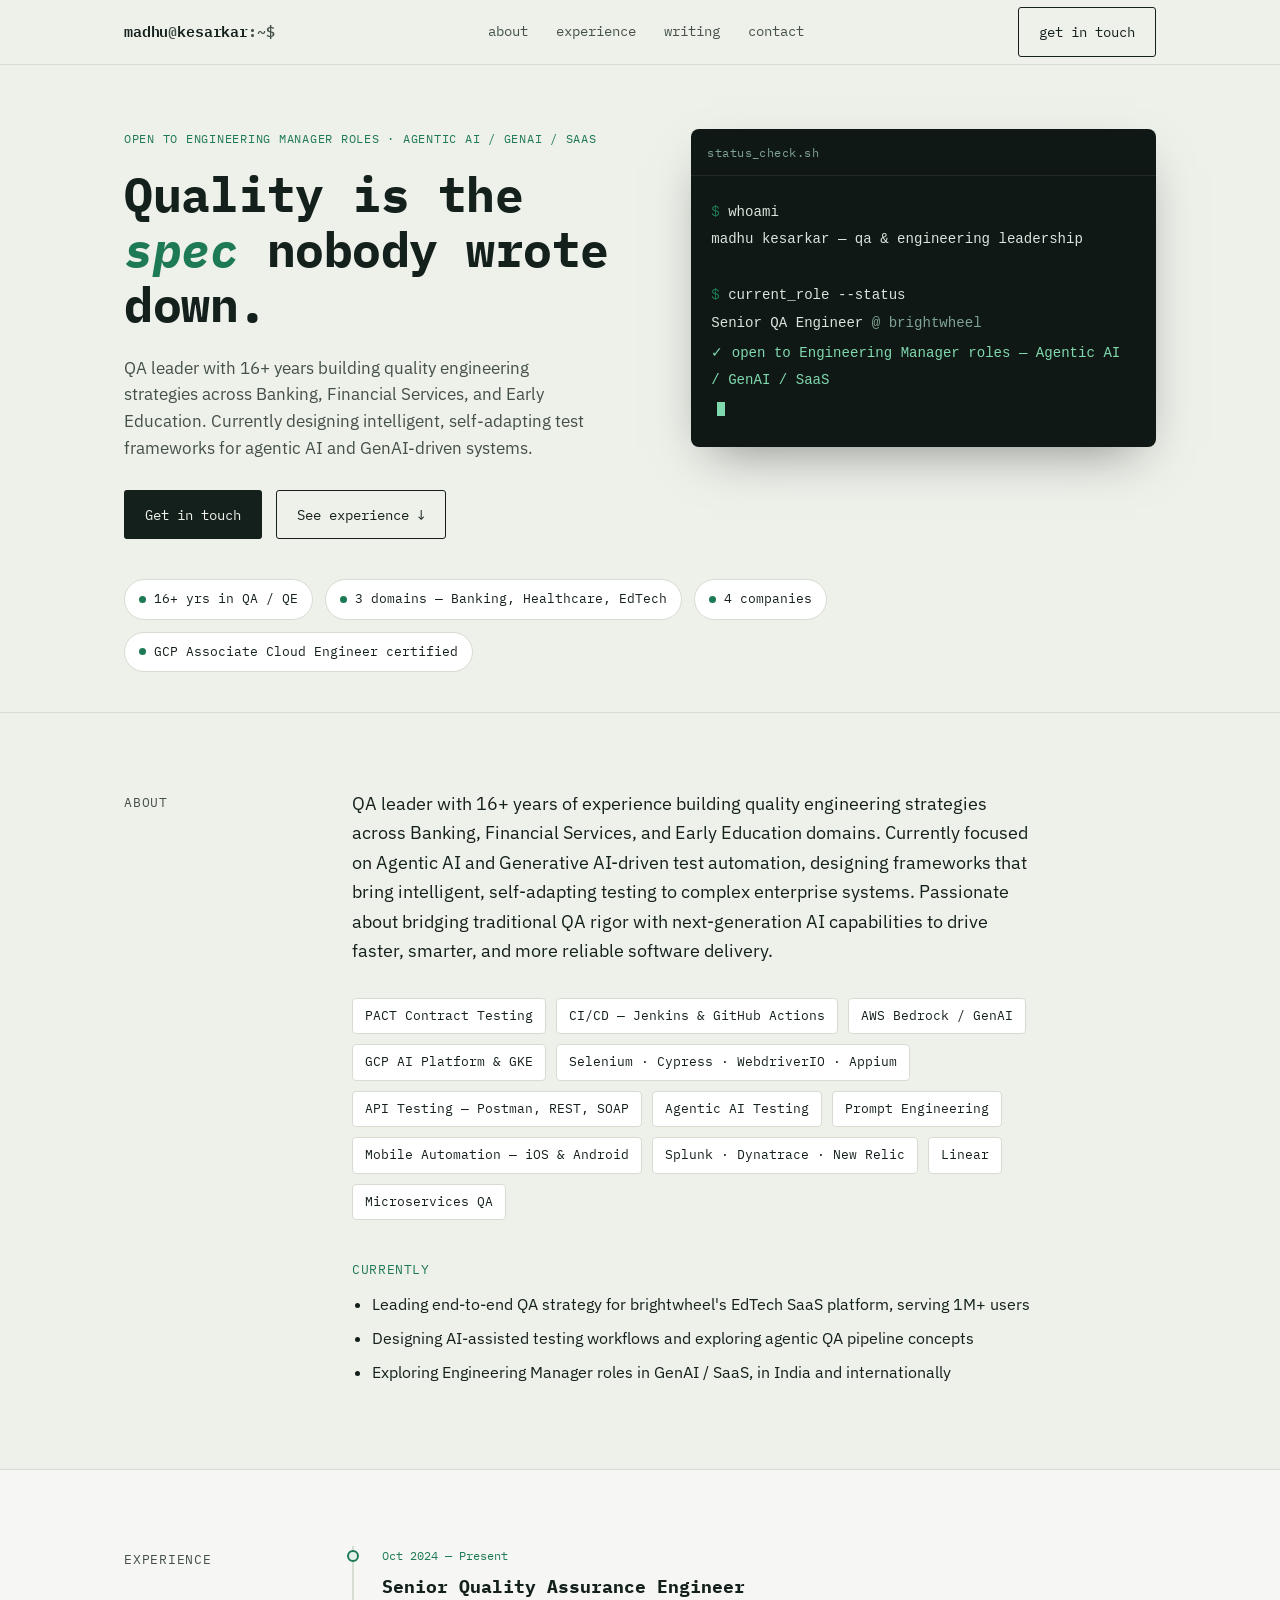
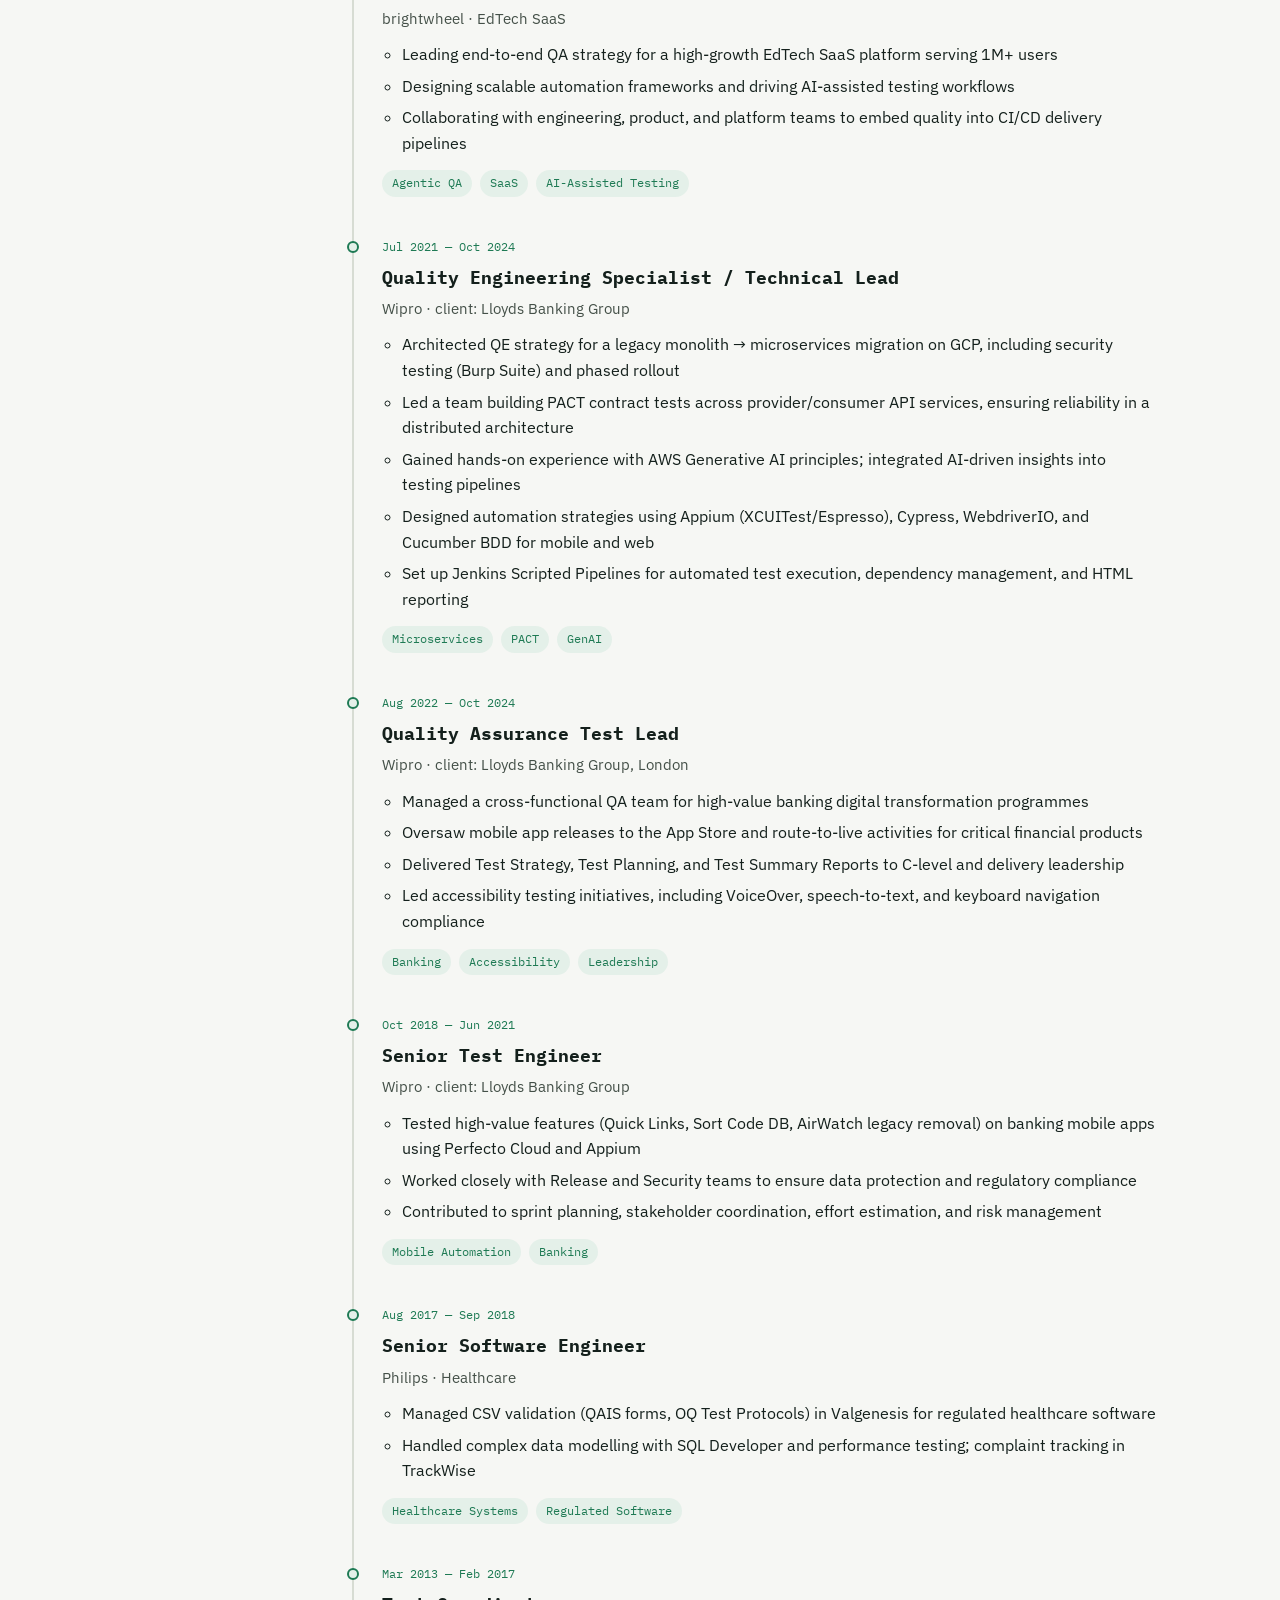
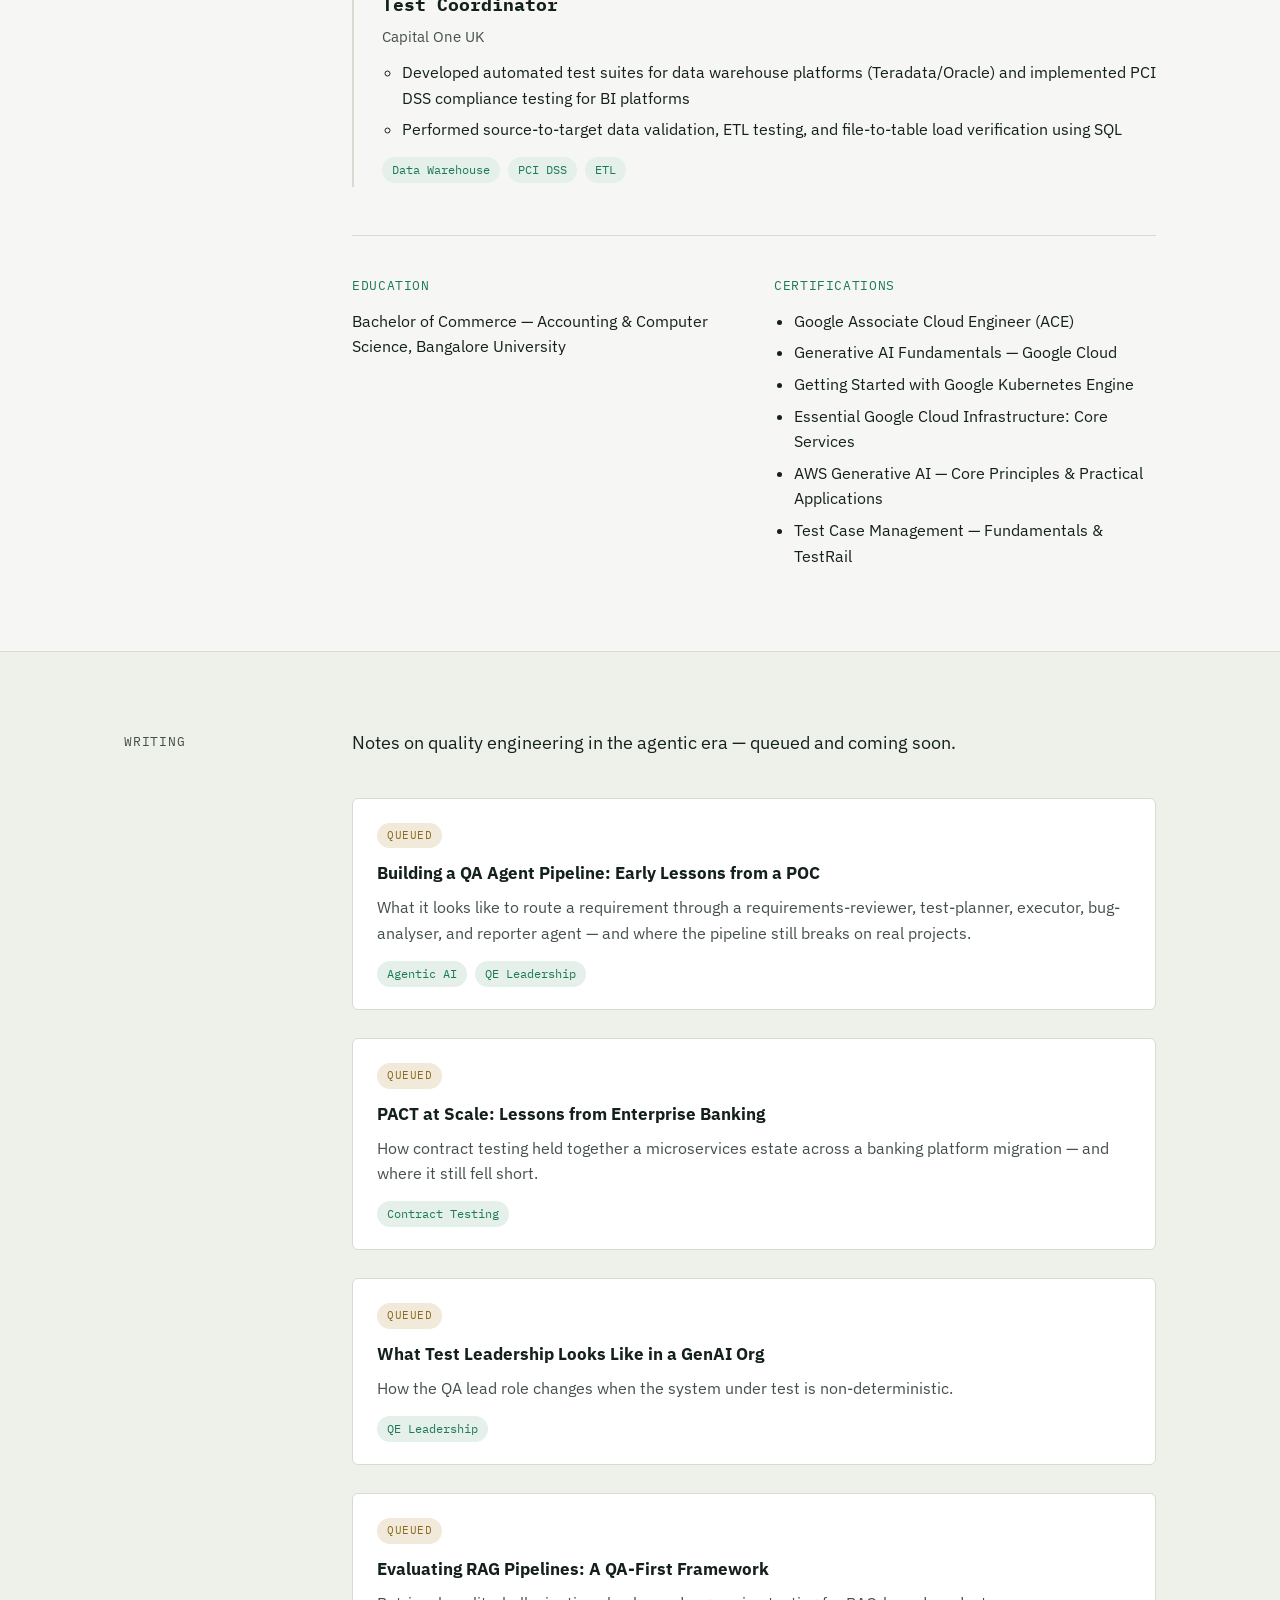
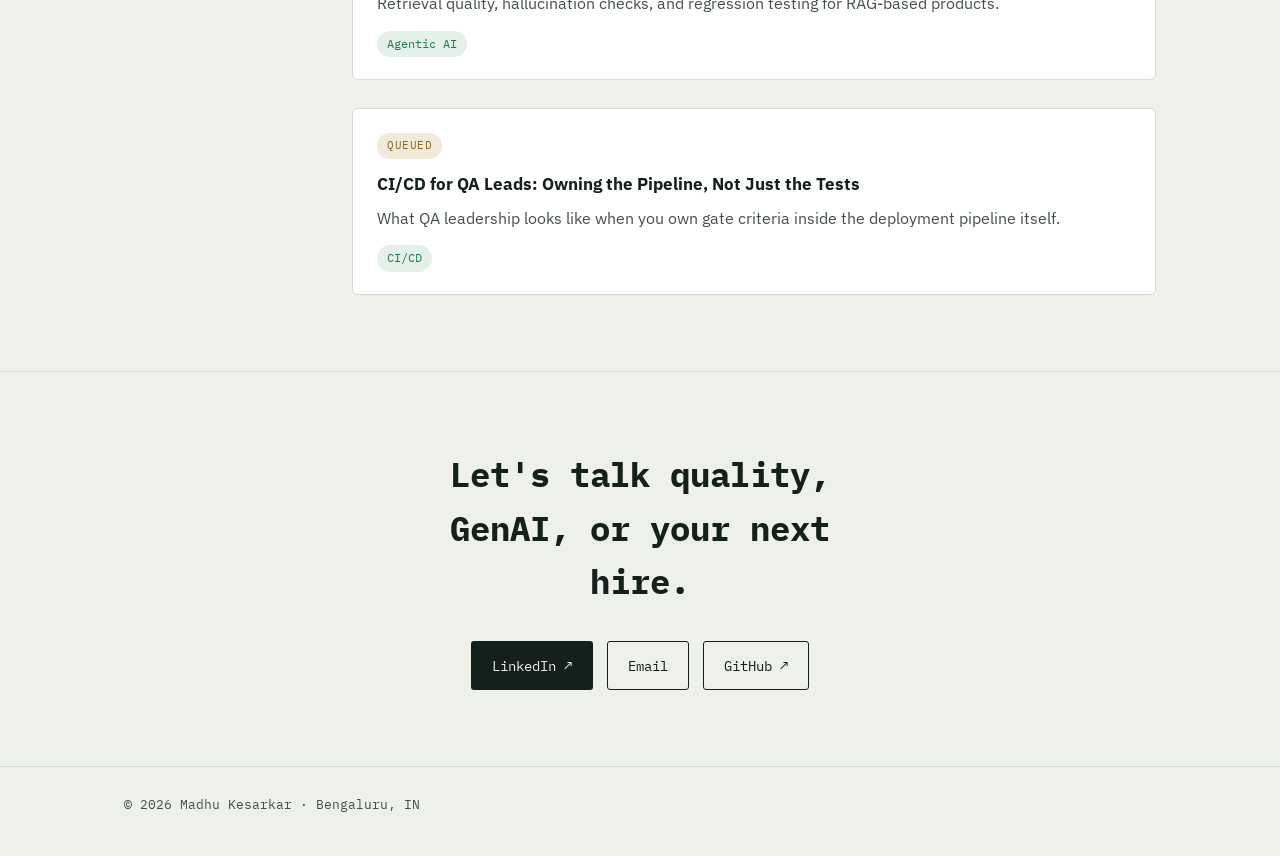
==== index.html @ 801e2bad "Initial site" ====
<!DOCTYPE html>
<html lang="en">
<head>
<meta charset="UTF-8">
<meta name="viewport" content="width=device-width, initial-scale=1.0">
<title>Madhu Kesarkar — Engineering Manager, QA & GenAI</title>
<meta name="description" content="Madhu Kesarkar — QA and Engineering leader with 16+ years across Banking, Healthcare, and EdTech, now focused on Agentic AI and GenAI-driven test automation.">
<link rel="preconnect" href="https://fonts.googleapis.com">
<link rel="preconnect" href="https://fonts.gstatic.com" crossorigin>
<link href="https://fonts.googleapis.com/css2?family=IBM+Plex+Mono:wght@400;500;600;700&family=IBM+Plex+Sans:wght@400;500;600&display=swap" rel="stylesheet">
<link rel="stylesheet" href="styles.css">
</head>
<body>

<a class="skip-link" href="#main">Skip to content</a>

<header class="site-header">
  <div class="wrap header-inner">
    <a class="brand" href="#top">madhu<span class="brand-dim">@</span>kesarkar<span class="brand-dim">:~$</span></a>
    <nav class="main-nav" aria-label="Primary">
      <a href="#about">about</a>
      <a href="#experience">experience</a>
      <a href="#writing">writing</a>
      <a href="#contact">contact</a>
    </nav>
    <a class="btn btn-ghost header-cta" href="#contact">get in touch</a>
  </div>
</header>

<main id="main">

  <!-- HERO -->
  <section class="hero" id="top">
    <div class="wrap hero-grid">

      <div class="hero-copy">
        <p class="eyebrow">open to engineering manager roles · agentic ai / genai / saas</p>
        <h1 class="hero-title">Quality is the <em>spec</em> nobody wrote down.</h1>
        <p class="hero-lede">QA leader with 16+ years building quality engineering strategies across Banking, Financial Services, and Early Education. Currently designing intelligent, self-adapting test frameworks for agentic AI and GenAI-driven systems.</p>
        <div class="hero-actions">
          <a class="btn btn-primary" href="#contact">Get in touch</a>
          <a class="btn btn-ghost" href="#experience">See experience ↓</a>
        </div>
      </div>

      <div class="console" aria-hidden="false" role="img" aria-label="Terminal showing current role status">
        <div class="console-head">
          <span class="console-tag">status_check.sh</span>
        </div>
        <pre class="console-body"><code><span class="c-prompt">$</span> whoami
<span class="c-out">madhu kesarkar — qa &amp; engineering leadership</span>

<span class="c-prompt">$</span> current_role --status
<span class="c-out">Senior QA Engineer <span class="c-dim">@ brightwheel</span></span>
<span class="c-pass">✓ open to Engineering Manager roles — Agentic AI / GenAI / SaaS</span><span class="cursor" aria-hidden="true"></span></code></pre>
      </div>

    </div>

    <div class="wrap">
      <ul class="stat-strip" role="list">
        <li class="stat-pill"><span class="dot"></span>16+ yrs in QA / QE</li>
        <li class="stat-pill"><span class="dot"></span>3 domains — Banking, Healthcare, EdTech</li>
        <li class="stat-pill"><span class="dot"></span>4 companies</li>
        <li class="stat-pill"><span class="dot"></span>GCP Associate Cloud Engineer certified</li>
      </ul>
    </div>
  </section>

  <!-- ABOUT -->
  <section class="section" id="about">
    <div class="wrap section-grid">
      <div class="section-label">
        <span class="label-tag">about</span>
      </div>
      <div class="section-body">
        <p class="lead-text">QA leader with 16+ years of experience building quality engineering strategies across Banking, Financial Services, and Early Education domains. Currently focused on Agentic AI and Generative AI-driven test automation, designing frameworks that bring intelligent, self-adapting testing to complex enterprise systems. Passionate about bridging traditional QA rigor with next-generation AI capabilities to drive faster, smarter, and more reliable software delivery.</p>

        <ul class="chip-list" aria-label="Core skills">
          <li>PACT Contract Testing</li>
          <li>CI/CD — Jenkins &amp; GitHub Actions</li>
          <li>AWS Bedrock / GenAI</li>
          <li>GCP AI Platform &amp; GKE</li>
          <li>Selenium · Cypress · WebdriverIO · Appium</li>
          <li>API Testing — Postman, REST, SOAP</li>
          <li>Agentic AI Testing</li>
          <li>Prompt Engineering</li>
          <li>Mobile Automation — iOS &amp; Android</li>
          <li>Splunk · Dynatrace · New Relic</li>
          <li>Linear</li>
          <li>Microservices QA</li>
        </ul>

        <div class="now-block">
          <p class="now-heading">Currently</p>
          <ul class="now-list">
            <li>Leading end-to-end QA strategy for brightwheel's EdTech SaaS platform, serving 1M+ users</li>
            <li>Designing AI-assisted testing workflows and exploring agentic QA pipeline concepts</li>
            <li>Exploring Engineering Manager roles in GenAI / SaaS, in India and internationally</li>
          </ul>
        </div>
      </div>
    </div>
  </section>

  <!-- EXPERIENCE -->
  <section class="section section-alt" id="experience">
    <div class="wrap section-grid">
      <div class="section-label">
        <span class="label-tag">experience</span>
      </div>
      <div class="section-body">

        <ol class="timeline">

          <li class="role">
            <div class="role-when">Oct 2024 — Present</div>
            <div class="role-main">
              <h3>Senior Quality Assurance Engineer</h3>
              <p class="role-org">brightwheel <span class="role-context">· EdTech SaaS</span></p>
              <ul class="role-points">
                <li>Leading end-to-end QA strategy for a high-growth EdTech SaaS platform serving 1M+ users</li>
                <li>Designing scalable automation frameworks and driving AI-assisted testing workflows</li>
                <li>Collaborating with engineering, product, and platform teams to embed quality into CI/CD delivery pipelines</li>
              </ul>
              <ul class="tag-list">
                <li>Agentic QA</li><li>SaaS</li><li>AI-Assisted Testing</li>
              </ul>
            </div>
          </li>

          <li class="role">
            <div class="role-when">Jul 2021 — Oct 2024</div>
            <div class="role-main">
              <h3>Quality Engineering Specialist / Technical Lead</h3>
              <p class="role-org">Wipro <span class="role-context">· client: Lloyds Banking Group</span></p>
              <ul class="role-points">
                <li>Architected QE strategy for a legacy monolith → microservices migration on GCP, including security testing (Burp Suite) and phased rollout</li>
                <li>Led a team building PACT contract tests across provider/consumer API services, ensuring reliability in a distributed architecture</li>
                <li>Gained hands-on experience with AWS Generative AI principles; integrated AI-driven insights into testing pipelines</li>
                <li>Designed automation strategies using Appium (XCUITest/Espresso), Cypress, WebdriverIO, and Cucumber BDD for mobile and web</li>
                <li>Set up Jenkins Scripted Pipelines for automated test execution, dependency management, and HTML reporting</li>
              </ul>
              <ul class="tag-list">
                <li>Microservices</li><li>PACT</li><li>GenAI</li>
              </ul>
            </div>
          </li>

          <li class="role">
            <div class="role-when">Aug 2022 — Oct 2024</div>
            <div class="role-main">
              <h3>Quality Assurance Test Lead</h3>
              <p class="role-org">Wipro <span class="role-context">· client: Lloyds Banking Group, London</span></p>
              <ul class="role-points">
                <li>Managed a cross-functional QA team for high-value banking digital transformation programmes</li>
                <li>Oversaw mobile app releases to the App Store and route-to-live activities for critical financial products</li>
                <li>Delivered Test Strategy, Test Planning, and Test Summary Reports to C-level and delivery leadership</li>
                <li>Led accessibility testing initiatives, including VoiceOver, speech-to-text, and keyboard navigation compliance</li>
              </ul>
              <ul class="tag-list">
                <li>Banking</li><li>Accessibility</li><li>Leadership</li>
              </ul>
            </div>
          </li>

          <li class="role">
            <div class="role-when">Oct 2018 — Jun 2021</div>
            <div class="role-main">
              <h3>Senior Test Engineer</h3>
              <p class="role-org">Wipro <span class="role-context">· client: Lloyds Banking Group</span></p>
              <ul class="role-points">
                <li>Tested high-value features (Quick Links, Sort Code DB, AirWatch legacy removal) on banking mobile apps using Perfecto Cloud and Appium</li>
                <li>Worked closely with Release and Security teams to ensure data protection and regulatory compliance</li>
                <li>Contributed to sprint planning, stakeholder coordination, effort estimation, and risk management</li>
              </ul>
              <ul class="tag-list">
                <li>Mobile Automation</li><li>Banking</li>
              </ul>
            </div>
          </li>

          <li class="role">
            <div class="role-when">Aug 2017 — Sep 2018</div>
            <div class="role-main">
              <h3>Senior Software Engineer</h3>
              <p class="role-org">Philips <span class="role-context">· Healthcare</span></p>
              <ul class="role-points">
                <li>Managed CSV validation (QAIS forms, OQ Test Protocols) in Valgenesis for regulated healthcare software</li>
                <li>Handled complex data modelling with SQL Developer and performance testing; complaint tracking in TrackWise</li>
              </ul>
              <ul class="tag-list">
                <li>Healthcare Systems</li><li>Regulated Software</li>
              </ul>
            </div>
          </li>

          <li class="role">
            <div class="role-when">Mar 2013 — Feb 2017</div>
            <div class="role-main">
              <h3>Test Coordinator</h3>
              <p class="role-org">Capital One UK</p>
              <ul class="role-points">
                <li>Developed automated test suites for data warehouse platforms (Teradata/Oracle) and implemented PCI DSS compliance testing for BI platforms</li>
                <li>Performed source-to-target data validation, ETL testing, and file-to-table load verification using SQL</li>
              </ul>
              <ul class="tag-list">
                <li>Data Warehouse</li><li>PCI DSS</li><li>ETL</li>
              </ul>
            </div>
          </li>

        </ol>

        <div class="edu-cert-grid">
          <div>
            <p class="now-heading">Education</p>
            <p class="plain-text">Bachelor of Commerce — Accounting &amp; Computer Science, Bangalore University</p>
          </div>
          <div>
            <p class="now-heading">Certifications</p>
            <ul class="plain-list">
              <li>Google Associate Cloud Engineer (ACE)</li>
              <li>Generative AI Fundamentals — Google Cloud</li>
              <li>Getting Started with Google Kubernetes Engine</li>
              <li>Essential Google Cloud Infrastructure: Core Services</li>
              <li>AWS Generative AI — Core Principles &amp; Practical Applications</li>
              <li>Test Case Management — Fundamentals &amp; TestRail</li>
            </ul>
          </div>
        </div>

      </div>
    </div>
  </section>

  <!-- WRITING -->
  <section class="section" id="writing">
    <div class="wrap section-grid">
      <div class="section-label">
        <span class="label-tag">writing</span>
      </div>
      <div class="section-body">
        <p class="lead-text lead-text-tight">Notes on quality engineering in the agentic era — queued and coming soon.</p>

        <ul class="writing-queue">
          <li class="queue-item">
            <span class="queue-status">queued</span>
            <h3>Building a QA Agent Pipeline: Early Lessons from a POC</h3>
            <p>What it looks like to route a requirement through a requirements-reviewer, test-planner, executor, bug-analyser, and reporter agent — and where the pipeline still breaks on real projects.</p>
            <ul class="tag-list"><li>Agentic AI</li><li>QE Leadership</li></ul>
          </li>
          <li class="queue-item">
            <span class="queue-status">queued</span>
            <h3>PACT at Scale: Lessons from Enterprise Banking</h3>
            <p>How contract testing held together a microservices estate across a banking platform migration — and where it still fell short.</p>
            <ul class="tag-list"><li>Contract Testing</li></ul>
          </li>
          <li class="queue-item">
            <span class="queue-status">queued</span>
            <h3>What Test Leadership Looks Like in a GenAI Org</h3>
            <p>How the QA lead role changes when the system under test is non-deterministic.</p>
            <ul class="tag-list"><li>QE Leadership</li></ul>
          </li>
          <li class="queue-item">
            <span class="queue-status">queued</span>
            <h3>Evaluating RAG Pipelines: A QA-First Framework</h3>
            <p>Retrieval quality, hallucination checks, and regression testing for RAG-based products.</p>
            <ul class="tag-list"><li>Agentic AI</li></ul>
          </li>
          <li class="queue-item">
            <span class="queue-status">queued</span>
            <h3>CI/CD for QA Leads: Owning the Pipeline, Not Just the Tests</h3>
            <p>What QA leadership looks like when you own gate criteria inside the deployment pipeline itself.</p>
            <ul class="tag-list"><li>CI/CD</li></ul>
          </li>
        </ul>
      </div>
    </div>
  </section>

  <!-- CONTACT -->
  <section class="section section-contact" id="contact">
    <div class="wrap">
      <h2 class="contact-title">Let's talk quality, GenAI, or your next hire.</h2>
      <div class="contact-links">
        <a class="btn btn-primary" href="https://www.linkedin.com/in/madhu-kesarkar-6582572b/" target="_blank" rel="noopener">LinkedIn ↗</a>
        <a class="btn btn-ghost" href="mailto:madhu18kesarkar@gmail.com">Email</a>
        <a class="btn btn-ghost" href="https://github.com/madhuKesarkar" target="_blank" rel="noopener">GitHub ↗</a>
      </div>
    </div>
  </section>

</main>

<footer class="site-footer">
  <div class="wrap footer-inner">
    <span>© <span id="year">2026</span> Madhu Kesarkar · Bengaluru, IN</span>
  </div>
</footer>

<script src="script.js"></script>
</body>
</html>
---- styles.css ----
/* ===========================================================
   Design tokens
=========================================================== */
:root{
  --ink:        #14201C;
  --ink-soft:   #445048;
  --paper:      #EEF0EA;
  --panel:      #FFFFFF;
  --rule:       #D7DCD3;
  --pass:       #1E7A54;
  --pass-bg:    #E4F0E9;
  --pending:    #8A6A1C;
  --pending-bg: #F1EADA;
  --term-bg:    #101815;
  --term-text:  #D9E4DC;
  --term-dim:   #7FA394;

  --font-mono: 'IBM Plex Mono', ui-monospace, SFMono-Regular, Menlo, monospace;
  --font-sans: 'IBM Plex Sans', -apple-system, BlinkMacSystemFont, sans-serif;

  --wrap: 1080px;
}

*, *::before, *::after{ box-sizing: border-box; }

html{ scroll-behavior: smooth; }
@media (prefers-reduced-motion: reduce){
  html{ scroll-behavior: auto; }
  *, *::before, *::after{ animation-duration: 0.001ms !important; animation-iteration-count: 1 !important; transition-duration: 0.001ms !important; }
}

body{
  margin:0;
  background: var(--paper);
  color: var(--ink);
  font-family: var(--font-sans);
  font-size: 16px;
  line-height: 1.6;
  -webkit-font-smoothing: antialiased;
}

.wrap{
  max-width: var(--wrap);
  margin: 0 auto;
  padding: 0 24px;
}

a{ color: inherit; }

.skip-link{
  position:absolute; left:-9999px; top:auto;
  background: var(--ink); color: var(--paper);
  padding: 10px 16px; z-index: 100; font-family: var(--font-mono);
}
.skip-link:focus{ left: 16px; top: 16px; }

:focus-visible{
  outline: 2px solid var(--pass);
  outline-offset: 3px;
}

/* ===========================================================
   Header
=========================================================== */
.site-header{
  position: sticky; top:0; z-index: 50;
  background: rgba(238,240,234,0.9);
  backdrop-filter: blur(6px);
  border-bottom: 1px solid var(--rule);
}
.header-inner{
  display:flex; align-items:center; justify-content:space-between;
  height: 64px;
}
.brand{
  font-family: var(--font-mono);
  font-weight:600;
  font-size: 0.95rem;
  text-decoration:none;
  letter-spacing: -0.01em;
}
.brand-dim{ color: var(--ink-soft); }

.main-nav{
  display:flex; gap: 28px;
  font-family: var(--font-mono);
  font-size: 0.85rem;
}
.main-nav a{ text-decoration:none; color: var(--ink-soft); }
.main-nav a:hover{ color: var(--ink); }

.header-cta{
  font-size: 0.8rem;
  padding: 8px 14px;
}

@media (max-width: 720px){
  .main-nav{ display:none; }
}

/* ===========================================================
   Buttons
=========================================================== */
.btn{
  display:inline-flex; align-items:center; gap:6px;
  font-family: var(--font-mono);
  font-size: 0.9rem;
  text-decoration:none;
  padding: 12px 20px;
  border-radius: 3px;
  border: 1px solid transparent;
  transition: background 0.15s ease, color 0.15s ease, border-color 0.15s ease;
}
.btn-primary{
  background: var(--ink);
  color: var(--paper);
}
.btn-primary:hover{ background: var(--pass); }

.btn-ghost{
  border-color: var(--ink);
  color: var(--ink);
  background: transparent;
}
.btn-ghost:hover{ background: var(--ink); color: var(--paper); }

/* ===========================================================
   Hero
=========================================================== */
.hero{ padding: 64px 0 40px; }

.hero-grid{
  display:grid;
  grid-template-columns: 1.1fr 1fr;
  gap: 56px;
  align-items: start;
}

.eyebrow{
  font-family: var(--font-mono);
  font-size: 0.78rem;
  letter-spacing: 0.06em;
  text-transform: uppercase;
  color: var(--pass);
  margin: 0 0 18px;
}

.hero-title{
  font-family: var(--font-mono);
  font-size: clamp(2rem, 4vw, 3rem);
  font-weight: 700;
  line-height: 1.15;
  letter-spacing: -0.01em;
  margin: 0 0 22px;
}
.hero-title em{ font-style: italic; color: var(--pass); }

.hero-lede{
  font-size: 1.05rem;
  color: var(--ink-soft);
  max-width: 46ch;
  margin: 0 0 28px;
}

.hero-actions{ display:flex; gap: 14px; flex-wrap: wrap; }

/* Terminal console */
.console{
  background: var(--term-bg);
  color: var(--term-text);
  border-radius: 8px;
  overflow: hidden;
  box-shadow: 0 20px 50px -20px rgba(16,24,21,0.5);
}
.console-head{
  padding: 10px 16px;
  border-bottom: 1px solid rgba(255,255,255,0.08);
}
.console-tag{
  font-family: var(--font-mono);
  font-size: 0.72rem;
  color: var(--term-dim);
  letter-spacing: 0.04em;
}
.console-body{
  margin:0;
  padding: 22px 20px 26px;
  font-family: var(--font-mono);
  font-size: 0.88rem;
  line-height: 1.9;
  white-space: pre-wrap;
  word-break: break-word;
}
.c-prompt{ color: var(--pass); }
.c-out{ color: var(--term-text); }
.c-dim{ color: var(--term-dim); }
.c-pass{ color: #7FD8AE; display:inline-block; margin-top:4px; }

.cursor{
  display:inline-block;
  width: 8px; height: 1em;
  background: #7FD8AE;
  margin-left: 6px;
  vertical-align: text-bottom;
  animation: blink 1s steps(1) infinite;
}
@keyframes blink{ 50%{ opacity: 0; } }

@media (max-width: 860px){
  .hero-grid{ grid-template-columns: 1fr; }
}

/* Stat strip */
.stat-strip{
  list-style:none; margin: 40px 0 0; padding:0;
  display:flex; flex-wrap: wrap; gap: 12px;
}
.stat-pill{
  display:flex; align-items:center; gap:8px;
  font-family: var(--font-mono);
  font-size: 0.8rem;
  background: var(--panel);
  border: 1px solid var(--rule);
  padding: 9px 14px;
  border-radius: 999px;
}
.stat-pill .dot{
  width:7px; height:7px; border-radius:50%;
  background: var(--pass);
  flex: none;
}

/* ===========================================================
   Sections
=========================================================== */
.section{ padding: 76px 0; border-top: 1px solid var(--rule); }
.section-alt{ background: rgba(255,255,255,0.5); }

.section-grid{
  display:grid;
  grid-template-columns: 180px 1fr;
  gap: 48px;
}
@media (max-width: 720px){
  .section-grid{ grid-template-columns: 1fr; gap: 20px; }
}

.label-tag{
  font-family: var(--font-mono);
  font-size: 0.8rem;
  text-transform: uppercase;
  letter-spacing: 0.06em;
  color: var(--ink-soft);
  position: sticky;
  top: 90px;
}

.lead-text{
  font-size: 1.15rem;
  max-width: 62ch;
  margin: 0 0 32px;
}
.lead-text-tight{ margin-bottom: 40px; }

/* Chip list (skills) */
.chip-list{
  list-style:none; margin: 0 0 40px; padding:0;
  display:flex; flex-wrap:wrap; gap: 10px;
}
.chip-list li{
  font-family: var(--font-mono);
  font-size: 0.8rem;
  background: var(--panel);
  border: 1px solid var(--rule);
  border-radius: 4px;
  padding: 7px 12px;
}

.now-heading{
  font-family: var(--font-mono);
  font-size: 0.8rem;
  text-transform: uppercase;
  letter-spacing: 0.05em;
  color: var(--pass);
  margin: 0 0 12px;
}
.now-list{ margin: 0; padding-left: 20px; }
.now-list li{ margin-bottom: 8px; }

/* ===========================================================
   Experience timeline
=========================================================== */
.timeline{
  list-style:none; margin:0; padding:0;
  border-left: 2px solid var(--rule);
}
.role{
  position: relative;
  padding: 0 0 40px 28px;
}
.role::before{
  content:"";
  position:absolute;
  left: -7px; top: 4px;
  width: 12px; height: 12px;
  border-radius: 50%;
  background: var(--pass-bg);
  border: 2px solid var(--pass);
}
.role:last-child{ padding-bottom: 4px; }

.role-when{
  font-family: var(--font-mono);
  font-size: 0.78rem;
  color: var(--pass);
  margin-bottom: 6px;
}
.role-main h3{
  margin: 0 0 4px;
  font-size: 1.15rem;
  font-family: var(--font-mono);
}
.role-org{
  margin: 0 0 12px;
  color: var(--ink-soft);
  font-size: 0.95rem;
}
.role-context{ color: var(--ink-soft); }

.role-points{ margin: 0 0 14px; padding-left: 20px; }
.role-points li{ margin-bottom: 6px; }

.tag-list{
  list-style:none; display:flex; flex-wrap:wrap; gap:8px; margin:0; padding:0;
}
.tag-list li{
  font-family: var(--font-mono);
  font-size: 0.72rem;
  background: var(--pass-bg);
  color: var(--pass);
  padding: 4px 10px;
  border-radius: 999px;
}

.edu-cert-grid{
  margin-top: 48px;
  display:grid;
  grid-template-columns: 1fr 1fr;
  gap: 40px;
  padding-top: 40px;
  border-top: 1px solid var(--rule);
}
@media (max-width: 640px){
  .edu-cert-grid{ grid-template-columns: 1fr; }
}
.plain-text{ margin:0; }
.plain-list{ margin:0; padding-left: 20px; }
.plain-list li{ margin-bottom: 6px; }

/* ===========================================================
   Writing queue
=========================================================== */
.writing-queue{ list-style:none; margin:0; padding:0; display:flex; flex-direction:column; gap: 28px; }
.queue-item{
  background: var(--panel);
  border: 1px solid var(--rule);
  border-radius: 6px;
  padding: 22px 24px;
}
.queue-status{
  display:inline-block;
  font-family: var(--font-mono);
  font-size: 0.7rem;
  text-transform: uppercase;
  letter-spacing: 0.05em;
  color: var(--pending);
  background: var(--pending-bg);
  padding: 4px 10px;
  border-radius: 999px;
  margin-bottom: 12px;
}
.queue-item h3{ margin: 0 0 8px; font-size: 1.05rem; }
.queue-item p{ margin: 0 0 14px; color: var(--ink-soft); }

/* ===========================================================
   Contact
=========================================================== */
.section-contact{ text-align:center; }
.contact-title{
  font-family: var(--font-mono);
  font-size: clamp(1.5rem, 3vw, 2.1rem);
  max-width: 20ch;
  margin: 0 auto 32px;
}
.contact-links{
  display:flex; gap: 14px; justify-content:center; flex-wrap: wrap;
}

/* ===========================================================
   Footer
=========================================================== */
.site-footer{
  border-top: 1px solid var(--rule);
  padding: 28px 0 40px;
}
.footer-inner{
  font-family: var(--font-mono);
  font-size: 0.8rem;
  color: var(--ink-soft);
}
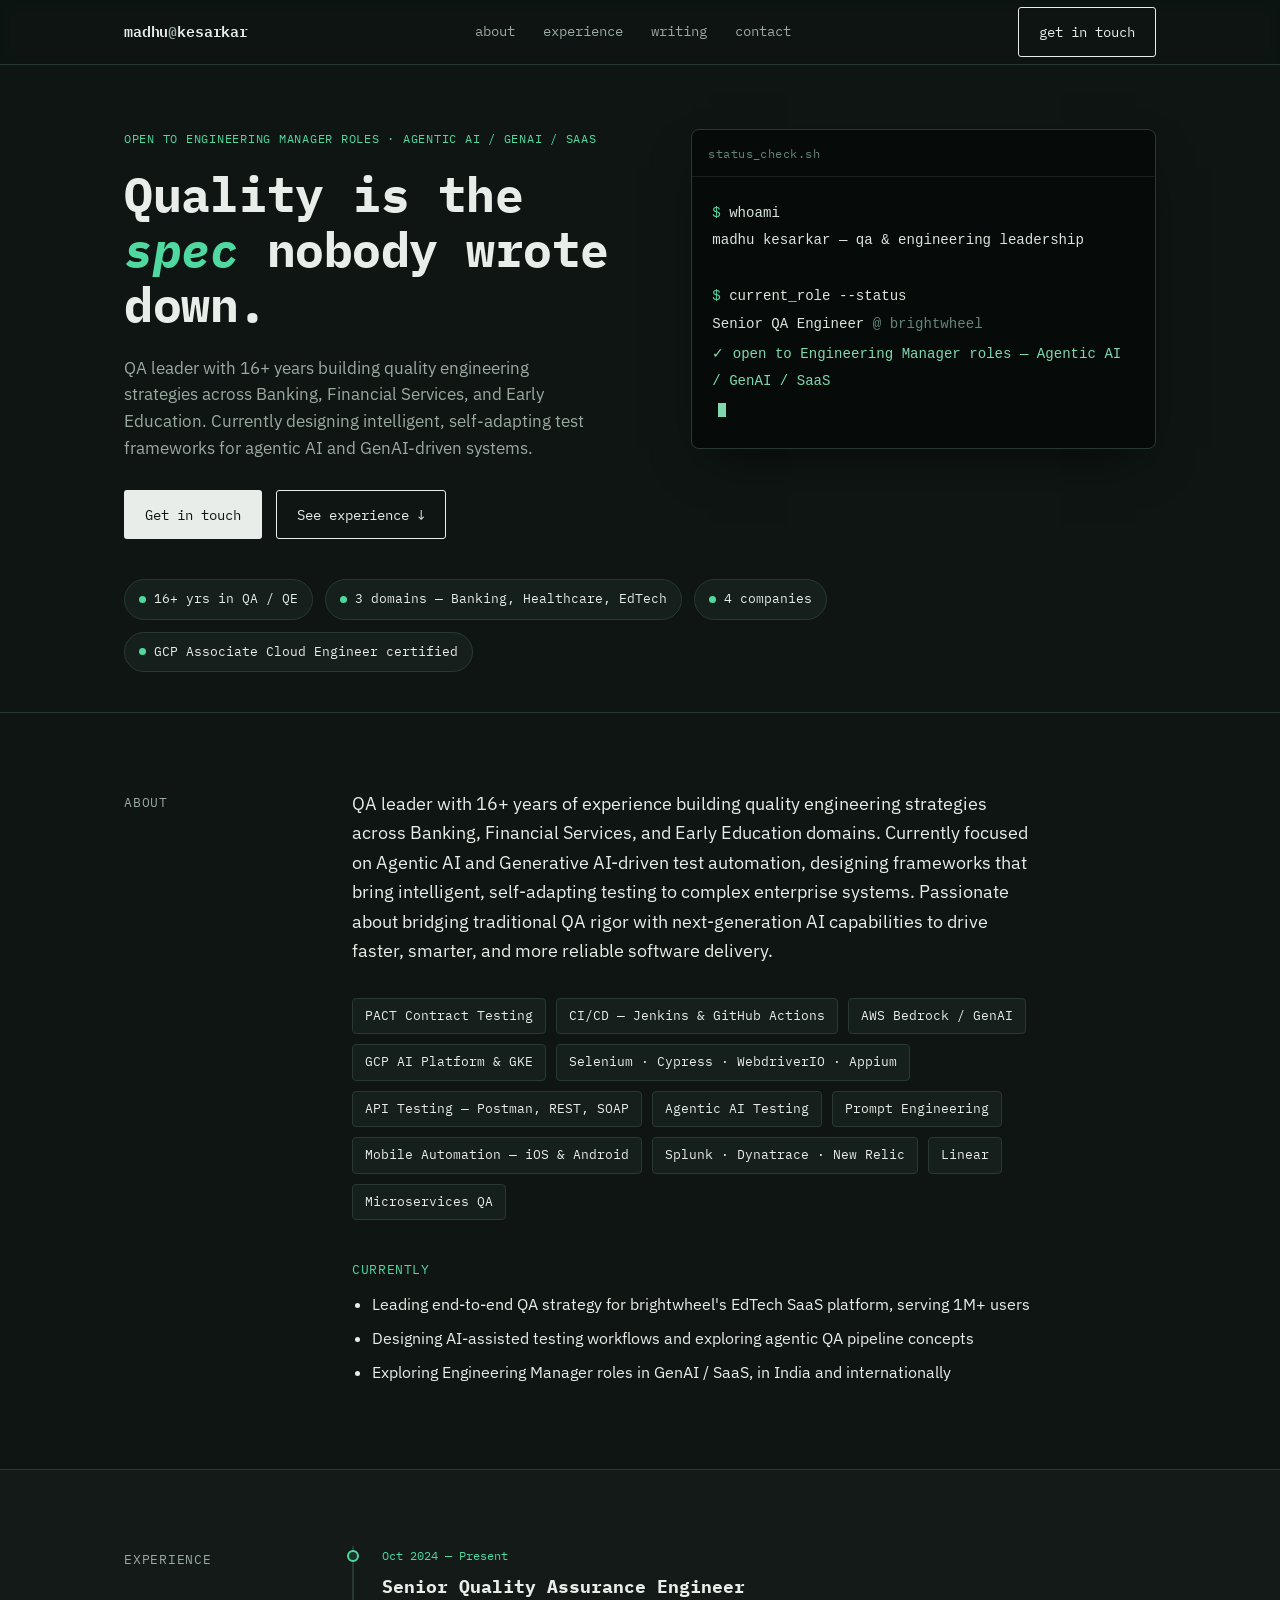
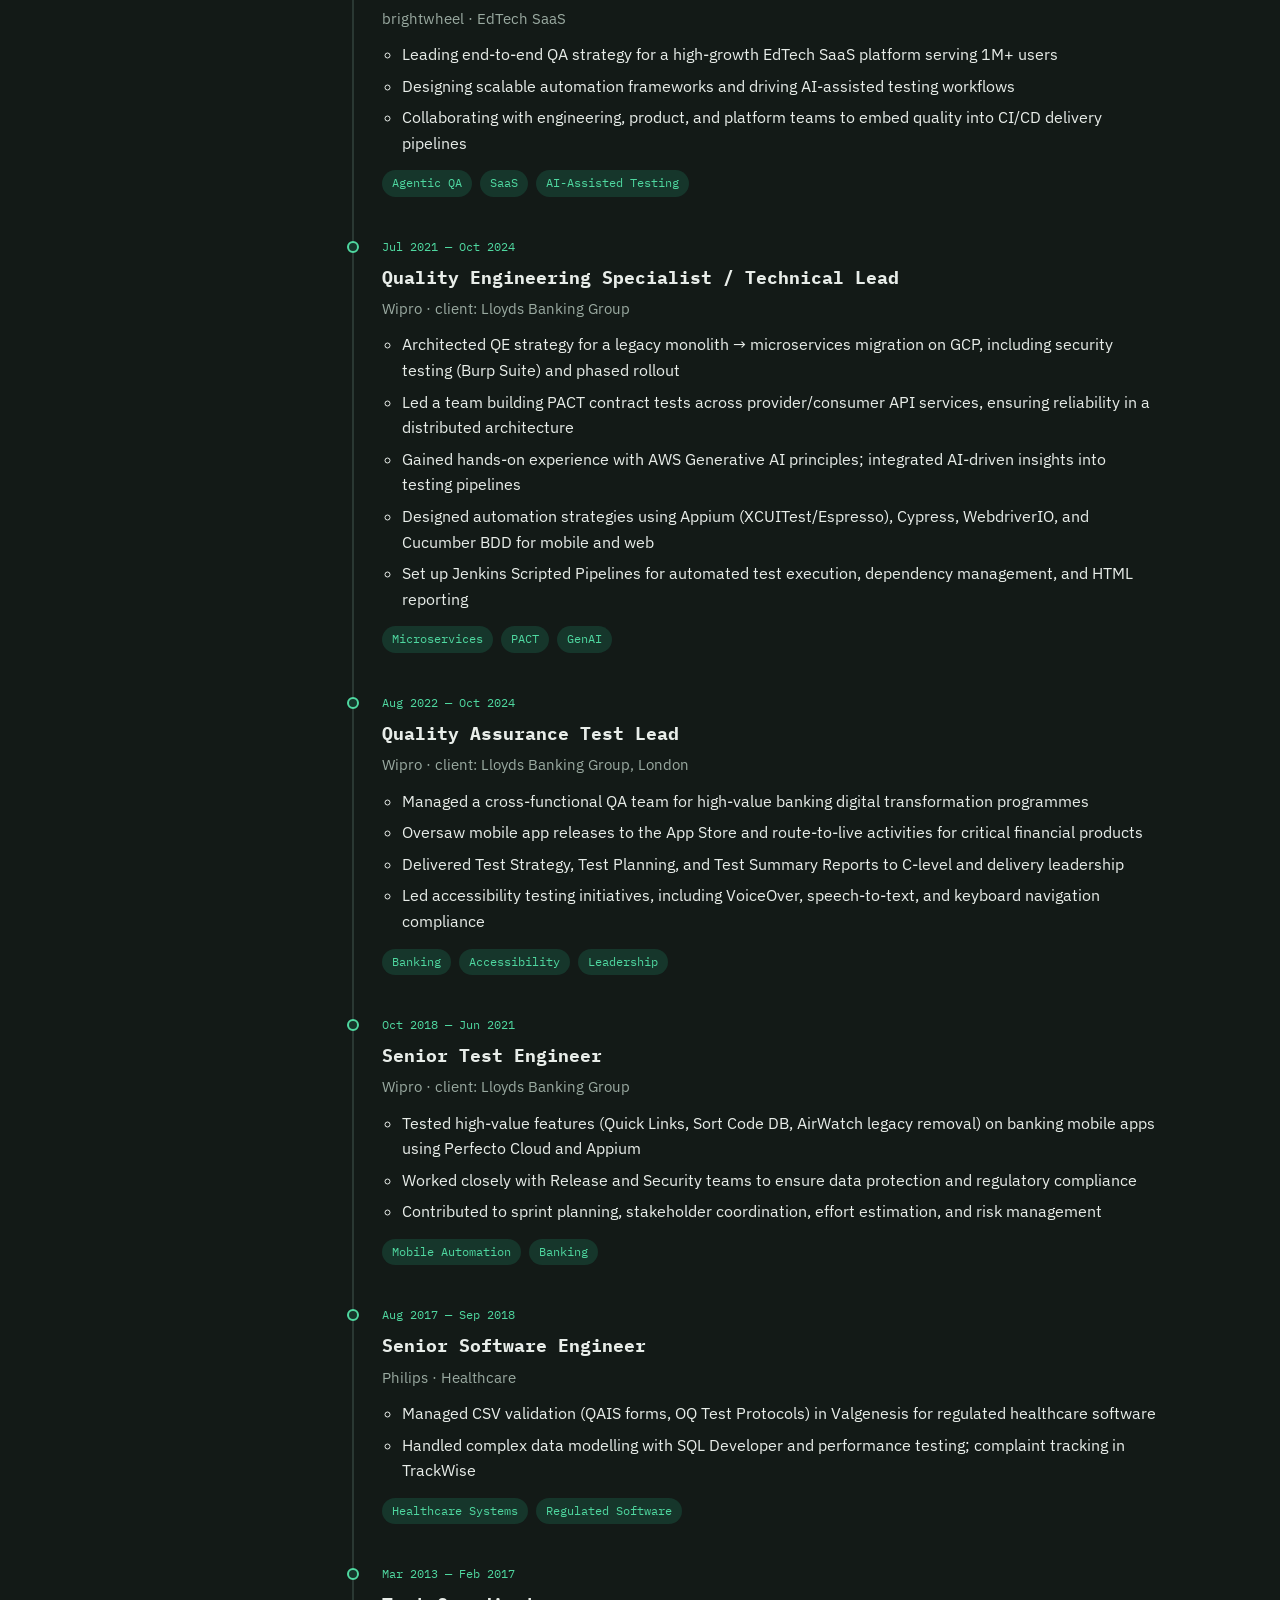
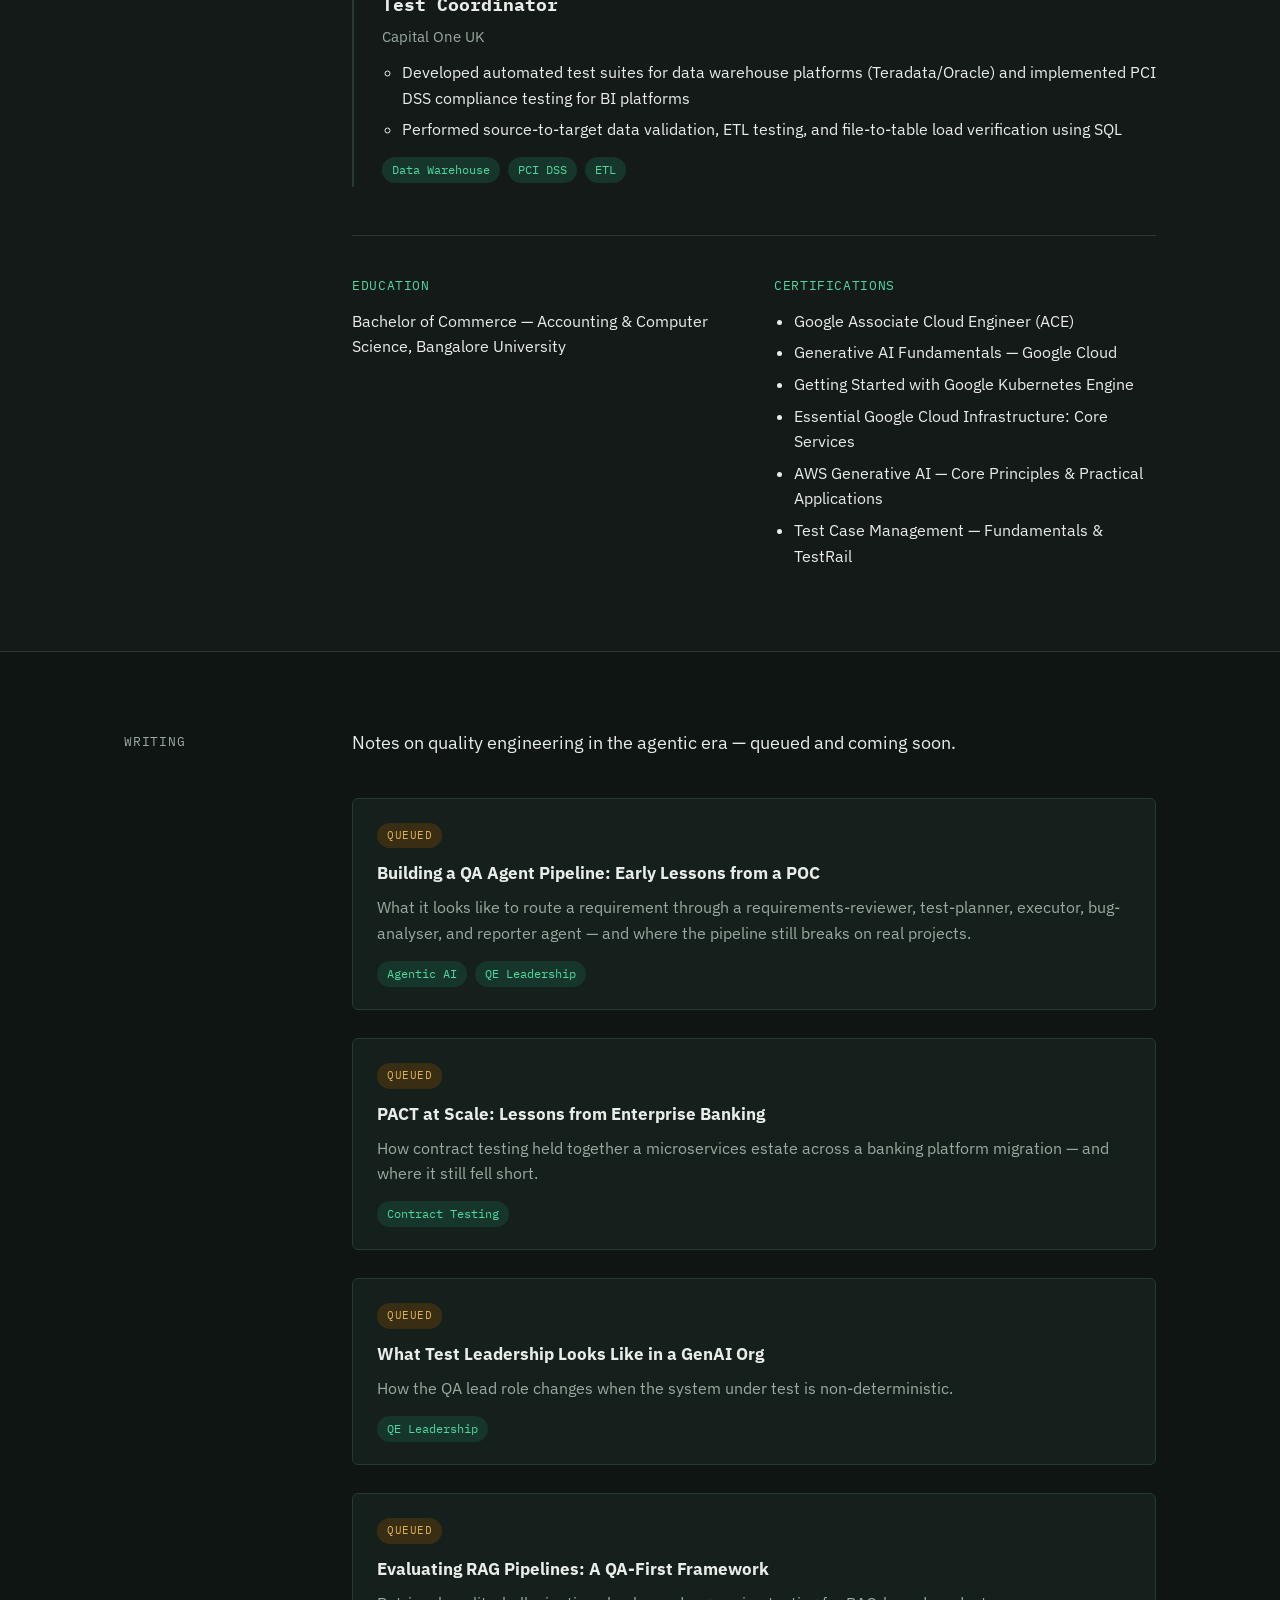
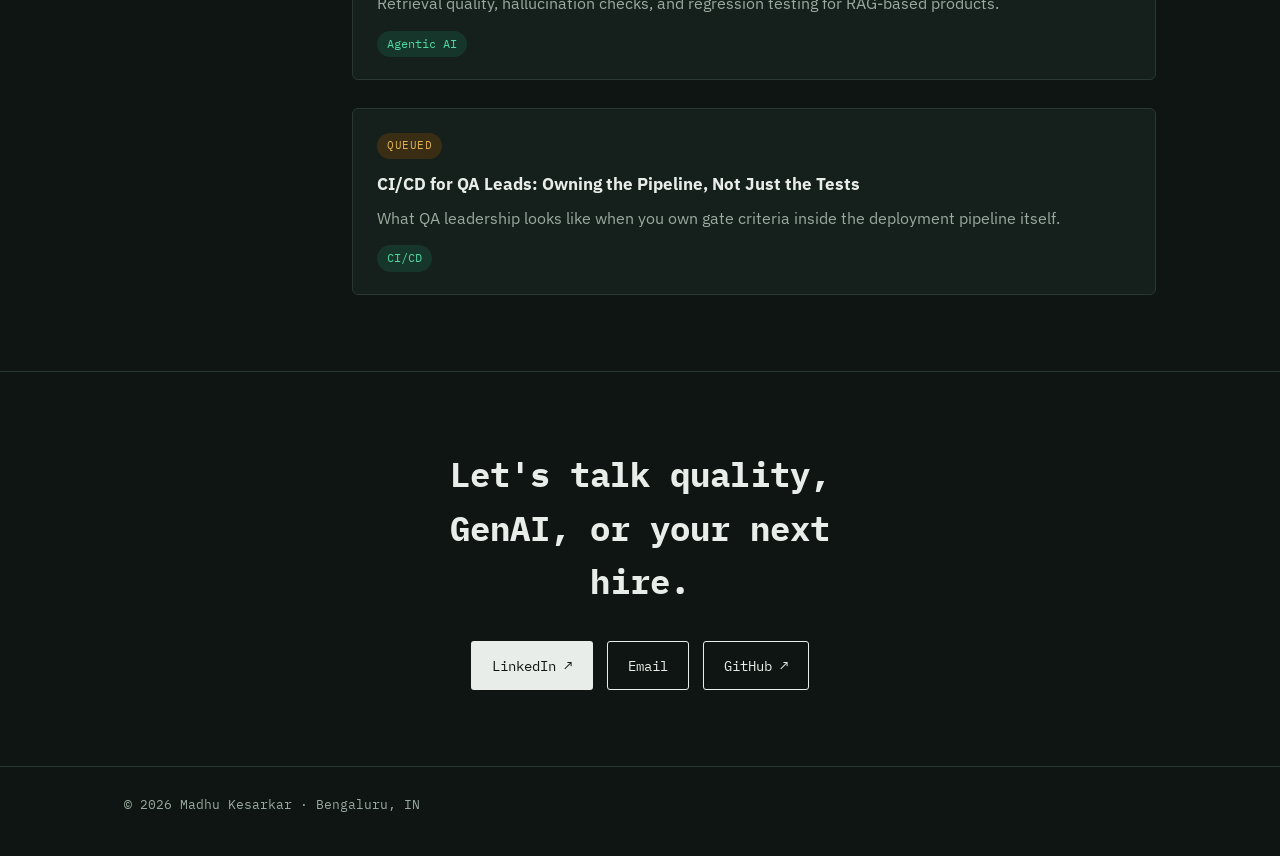
==== commit 1a482a0f: "Switch to dark theme, clean up header" ====
--- a/index.html
+++ b/index.html
@@ -16,7 +16,7 @@
 
 <header class="site-header">
   <div class="wrap header-inner">
-    <a class="brand" href="#top">madhu<span class="brand-dim">@</span>kesarkar<span class="brand-dim">:~$</span></a>
+    <a class="brand" href="#top">madhu<span class="brand-dim">@</span>kesarkar</a>
     <nav class="main-nav" aria-label="Primary">
       <a href="#about">about</a>
       <a href="#experience">experience</a>
@@ -301,4 +301,4 @@
 
 <script src="script.js"></script>
 </body>
-</html>
+</html>
--- a/styles.css
+++ b/styles.css
@@ -2,18 +2,18 @@
    Design tokens
 =========================================================== */
 :root{
-  --ink:        #14201C;
-  --ink-soft:   #445048;
-  --paper:      #EEF0EA;
-  --panel:      #FFFFFF;
-  --rule:       #D7DCD3;
-  --pass:       #1E7A54;
-  --pass-bg:    #E4F0E9;
-  --pending:    #8A6A1C;
-  --pending-bg: #F1EADA;
-  --term-bg:    #101815;
+  --ink:        #E8EDE9;
+  --ink-soft:   #9AAAA1;
+  --paper:      #0E1512;
+  --panel:      #151F1B;
+  --rule:       #2A3833;
+  --pass:       #4FD8A0;
+  --pass-bg:    #16362B;
+  --pending:    #E0B24D;
+  --pending-bg: #392E14;
+  --term-bg:    #060B09;
   --term-text:  #D9E4DC;
-  --term-dim:   #7FA394;
+  --term-dim:   #64857A;
 
   --font-mono: 'IBM Plex Mono', ui-monospace, SFMono-Regular, Menlo, monospace;
   --font-sans: 'IBM Plex Sans', -apple-system, BlinkMacSystemFont, sans-serif;
@@ -64,7 +64,7 @@
 =========================================================== */
 .site-header{
   position: sticky; top:0; z-index: 50;
-  background: rgba(238,240,234,0.9);
+  background: rgba(14,21,18,0.85);
   backdrop-filter: blur(6px);
   border-bottom: 1px solid var(--rule);
 }
@@ -168,9 +168,10 @@
 .console{
   background: var(--term-bg);
   color: var(--term-text);
+  border: 1px solid var(--rule);
   border-radius: 8px;
   overflow: hidden;
-  box-shadow: 0 20px 50px -20px rgba(16,24,21,0.5);
+  box-shadow: 0 20px 50px -20px rgba(0,0,0,0.6);
 }
 .console-head{
   padding: 10px 16px;
@@ -234,7 +235,7 @@
    Sections
 =========================================================== */
 .section{ padding: 76px 0; border-top: 1px solid var(--rule); }
-.section-alt{ background: rgba(255,255,255,0.5); }
+.section-alt{ background: rgba(255,255,255,0.02); }
 
 .section-grid{
   display:grid;
@@ -407,4 +408,4 @@
   font-family: var(--font-mono);
   font-size: 0.8rem;
   color: var(--ink-soft);
-}
+}
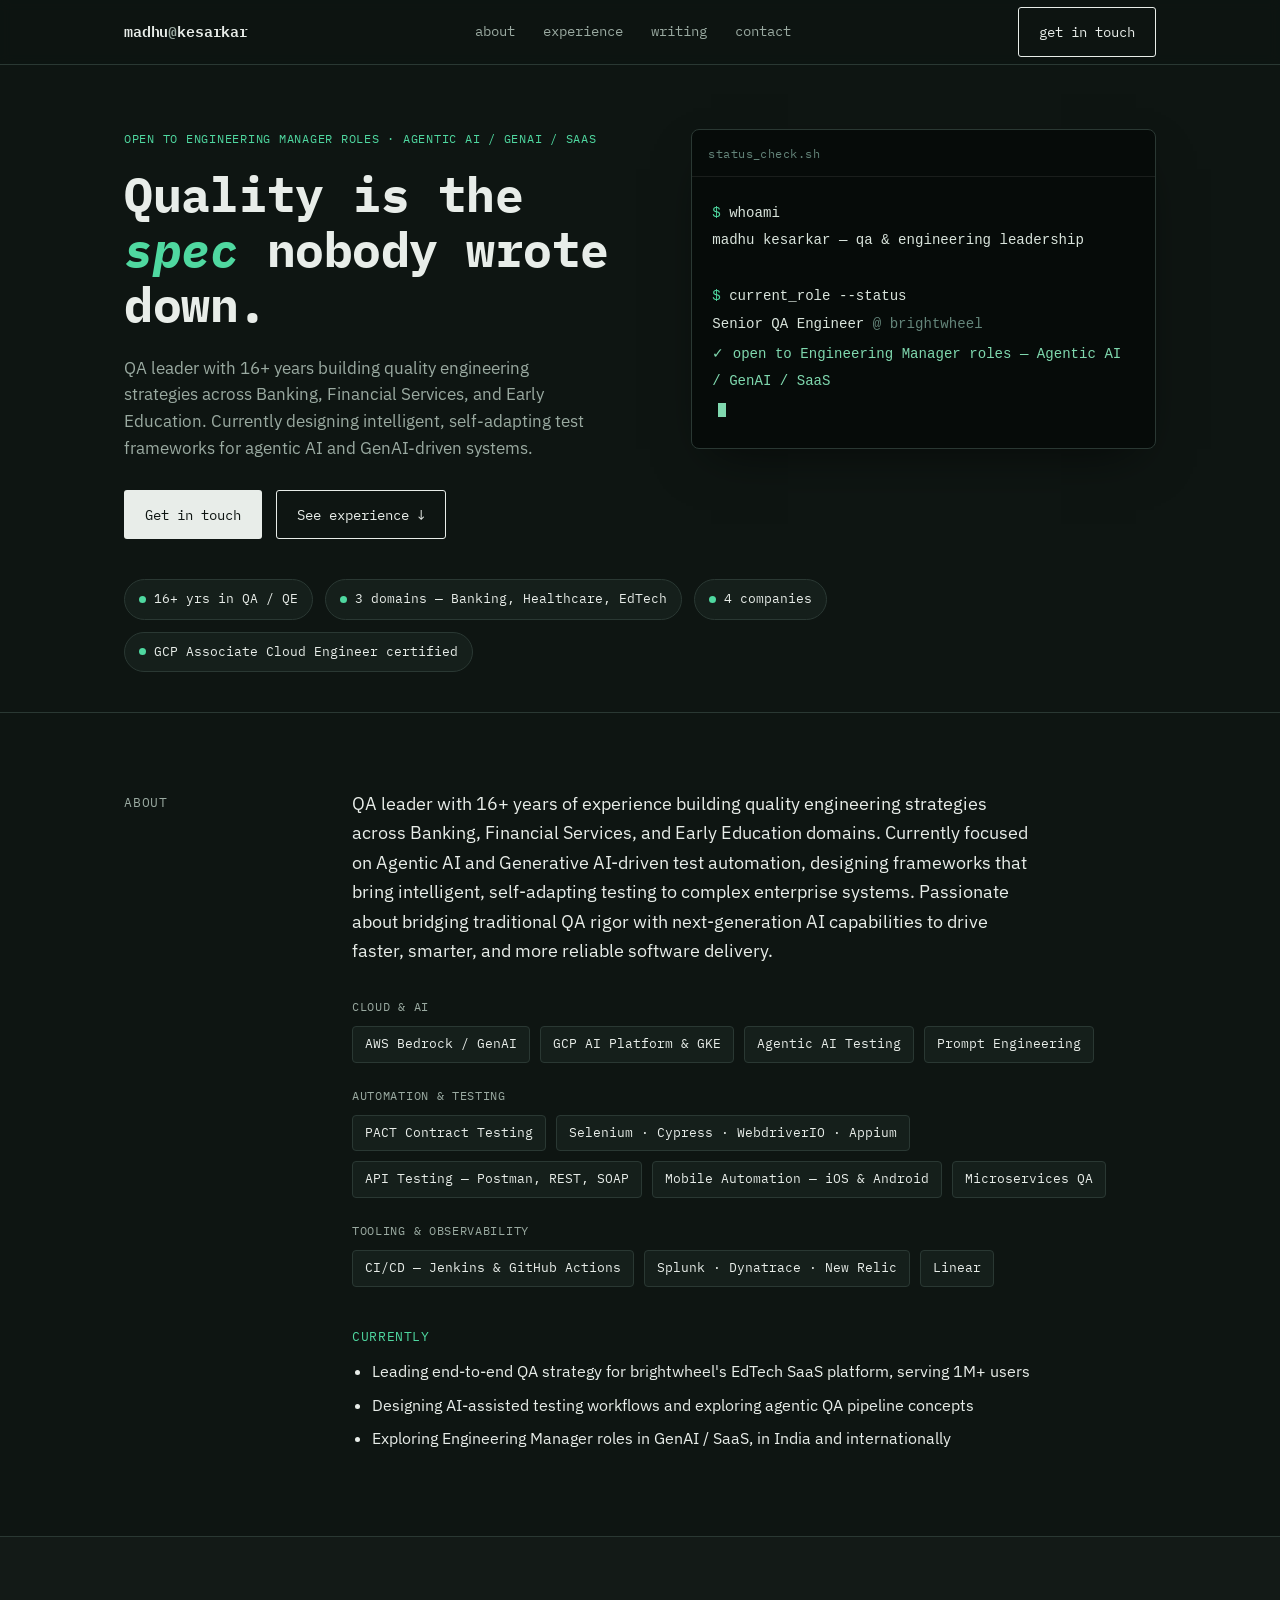
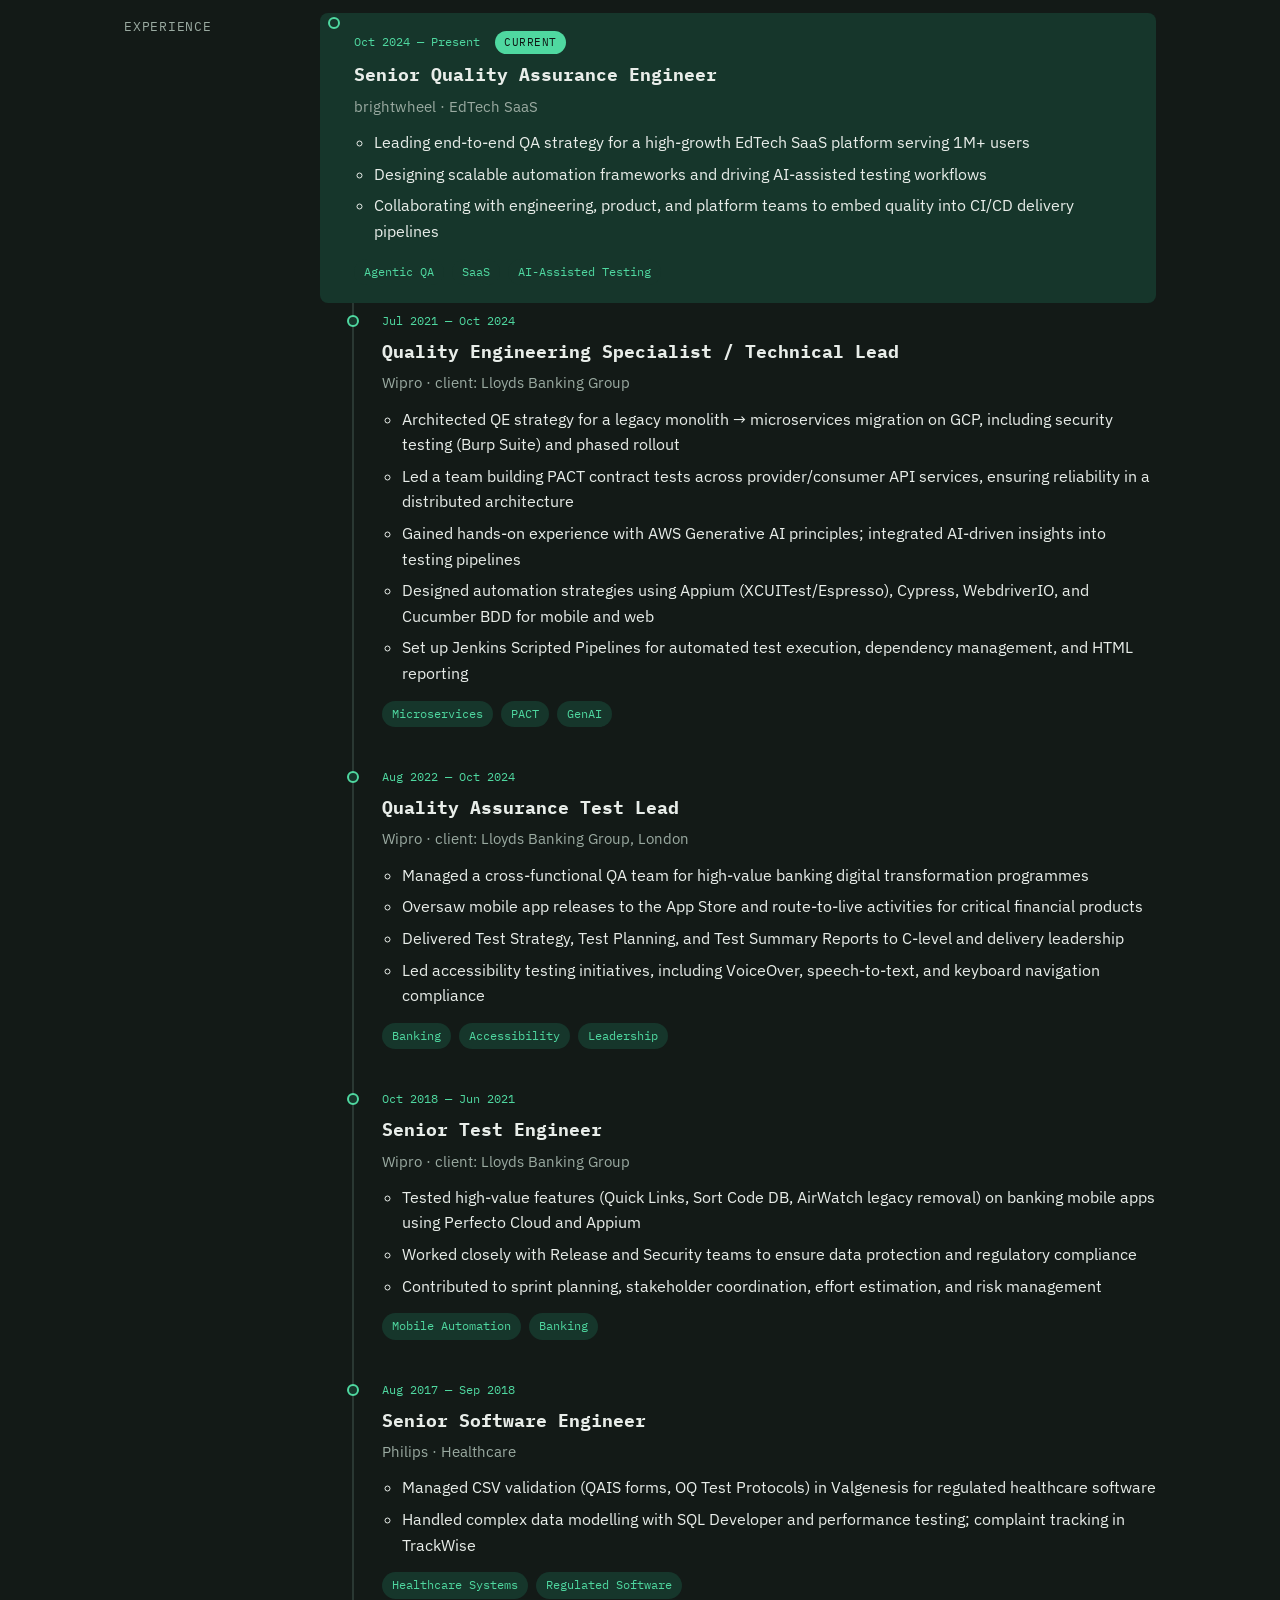
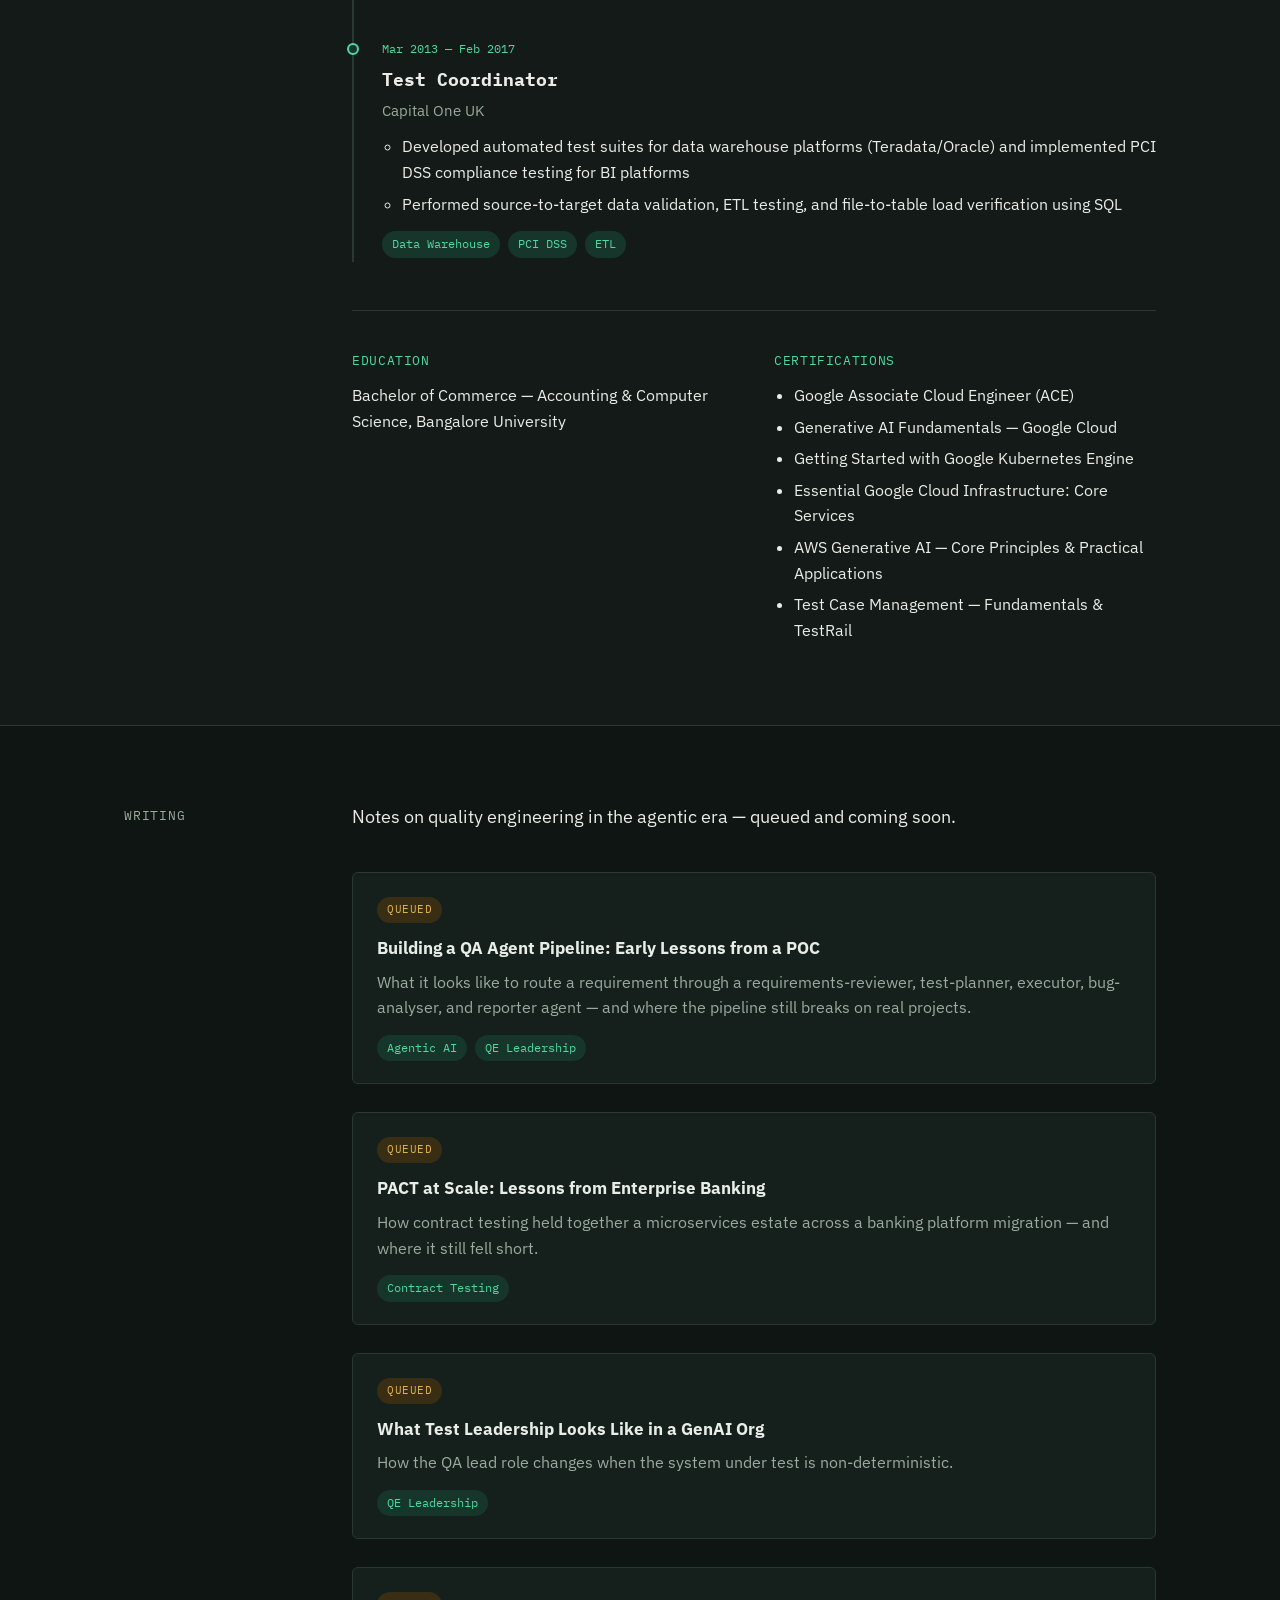
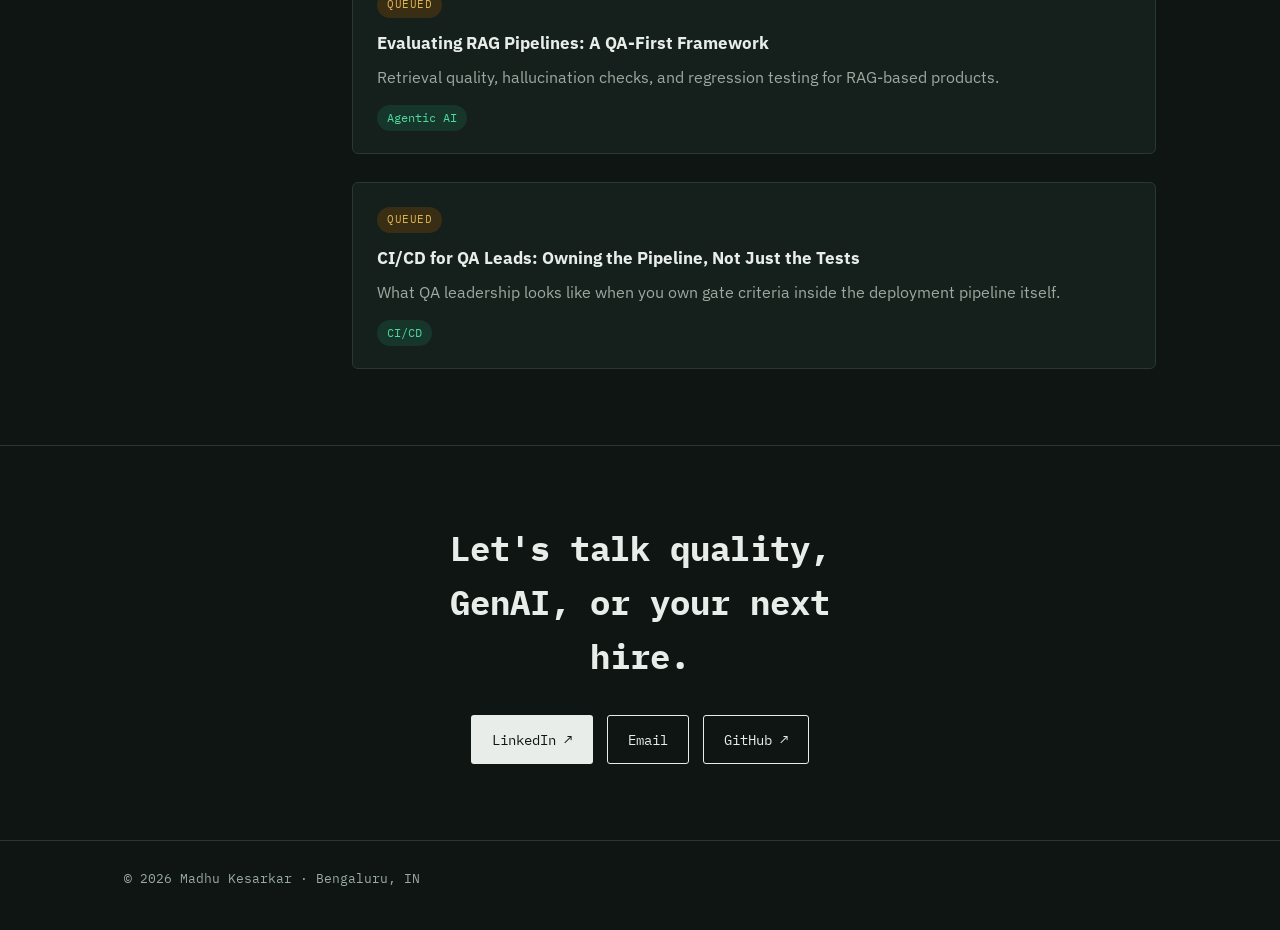
==== commit 1ee08a26: "Highlight current role, group skills by category" ====
--- a/index.html
+++ b/index.html
@@ -76,20 +76,35 @@
       <div class="section-body">
         <p class="lead-text">QA leader with 16+ years of experience building quality engineering strategies across Banking, Financial Services, and Early Education domains. Currently focused on Agentic AI and Generative AI-driven test automation, designing frameworks that bring intelligent, self-adapting testing to complex enterprise systems. Passionate about bridging traditional QA rigor with next-generation AI capabilities to drive faster, smarter, and more reliable software delivery.</p>
 
-        <ul class="chip-list" aria-label="Core skills">
-          <li>PACT Contract Testing</li>
-          <li>CI/CD — Jenkins &amp; GitHub Actions</li>
-          <li>AWS Bedrock / GenAI</li>
-          <li>GCP AI Platform &amp; GKE</li>
-          <li>Selenium · Cypress · WebdriverIO · Appium</li>
-          <li>API Testing — Postman, REST, SOAP</li>
-          <li>Agentic AI Testing</li>
-          <li>Prompt Engineering</li>
-          <li>Mobile Automation — iOS &amp; Android</li>
-          <li>Splunk · Dynatrace · New Relic</li>
-          <li>Linear</li>
-          <li>Microservices QA</li>
-        </ul>
+        <div class="skill-groups">
+          <div class="skill-group">
+            <p class="skill-group-label">Cloud &amp; AI</p>
+            <ul class="chip-list">
+              <li>AWS Bedrock / GenAI</li>
+              <li>GCP AI Platform &amp; GKE</li>
+              <li>Agentic AI Testing</li>
+              <li>Prompt Engineering</li>
+            </ul>
+          </div>
+          <div class="skill-group">
+            <p class="skill-group-label">Automation &amp; Testing</p>
+            <ul class="chip-list">
+              <li>PACT Contract Testing</li>
+              <li>Selenium · Cypress · WebdriverIO · Appium</li>
+              <li>API Testing — Postman, REST, SOAP</li>
+              <li>Mobile Automation — iOS &amp; Android</li>
+              <li>Microservices QA</li>
+            </ul>
+          </div>
+          <div class="skill-group">
+            <p class="skill-group-label">Tooling &amp; Observability</p>
+            <ul class="chip-list">
+              <li>CI/CD — Jenkins &amp; GitHub Actions</li>
+              <li>Splunk · Dynatrace · New Relic</li>
+              <li>Linear</li>
+            </ul>
+          </div>
+        </div>
 
         <div class="now-block">
           <p class="now-heading">Currently</p>
@@ -113,8 +128,8 @@
 
         <ol class="timeline">
 
-          <li class="role">
-            <div class="role-when">Oct 2024 — Present</div>
+          <li class="role role-current">
+            <div class="role-when">Oct 2024 — Present <span class="current-tag">Current</span></div>
             <div class="role-main">
               <h3>Senior Quality Assurance Engineer</h3>
               <p class="role-org">brightwheel <span class="role-context">· EdTech SaaS</span></p>
--- a/styles.css
+++ b/styles.css
@@ -263,6 +263,21 @@
 }
 .lead-text-tight{ margin-bottom: 40px; }
 
+.skill-groups{
+  display: grid;
+  gap: 24px;
+  margin: 0 0 40px;
+}
+.skill-group-label{
+  font-family: var(--font-mono);
+  font-size: 0.72rem;
+  text-transform: uppercase;
+  letter-spacing: 0.06em;
+  color: var(--ink-soft);
+  margin: 0 0 10px;
+}
+.skill-group .chip-list{ margin: 0; }
+
 /* Chip list (skills) */
 .chip-list{
   list-style:none; margin: 0 0 40px; padding:0;
@@ -331,6 +346,30 @@
 .role-points{ margin: 0 0 14px; padding-left: 20px; }
 .role-points li{ margin-bottom: 6px; }
 
+.role-current{
+  background: var(--pass-bg);
+  border-radius: 8px;
+  padding: 18px 20px 18px 34px;
+  margin-left: -34px;
+  margin-bottom: 8px;
+}
+.role-current::before{
+  left: 8px;
+}
+.current-tag{
+  display:inline-block;
+  font-family: var(--font-mono);
+  font-size: 0.68rem;
+  text-transform: uppercase;
+  letter-spacing: 0.05em;
+  color: var(--paper);
+  background: var(--pass);
+  padding: 3px 9px;
+  border-radius: 999px;
+  margin-left: 8px;
+  vertical-align: middle;
+}
+
 .tag-list{
   list-style:none; display:flex; flex-wrap:wrap; gap:8px; margin:0; padding:0;
 }
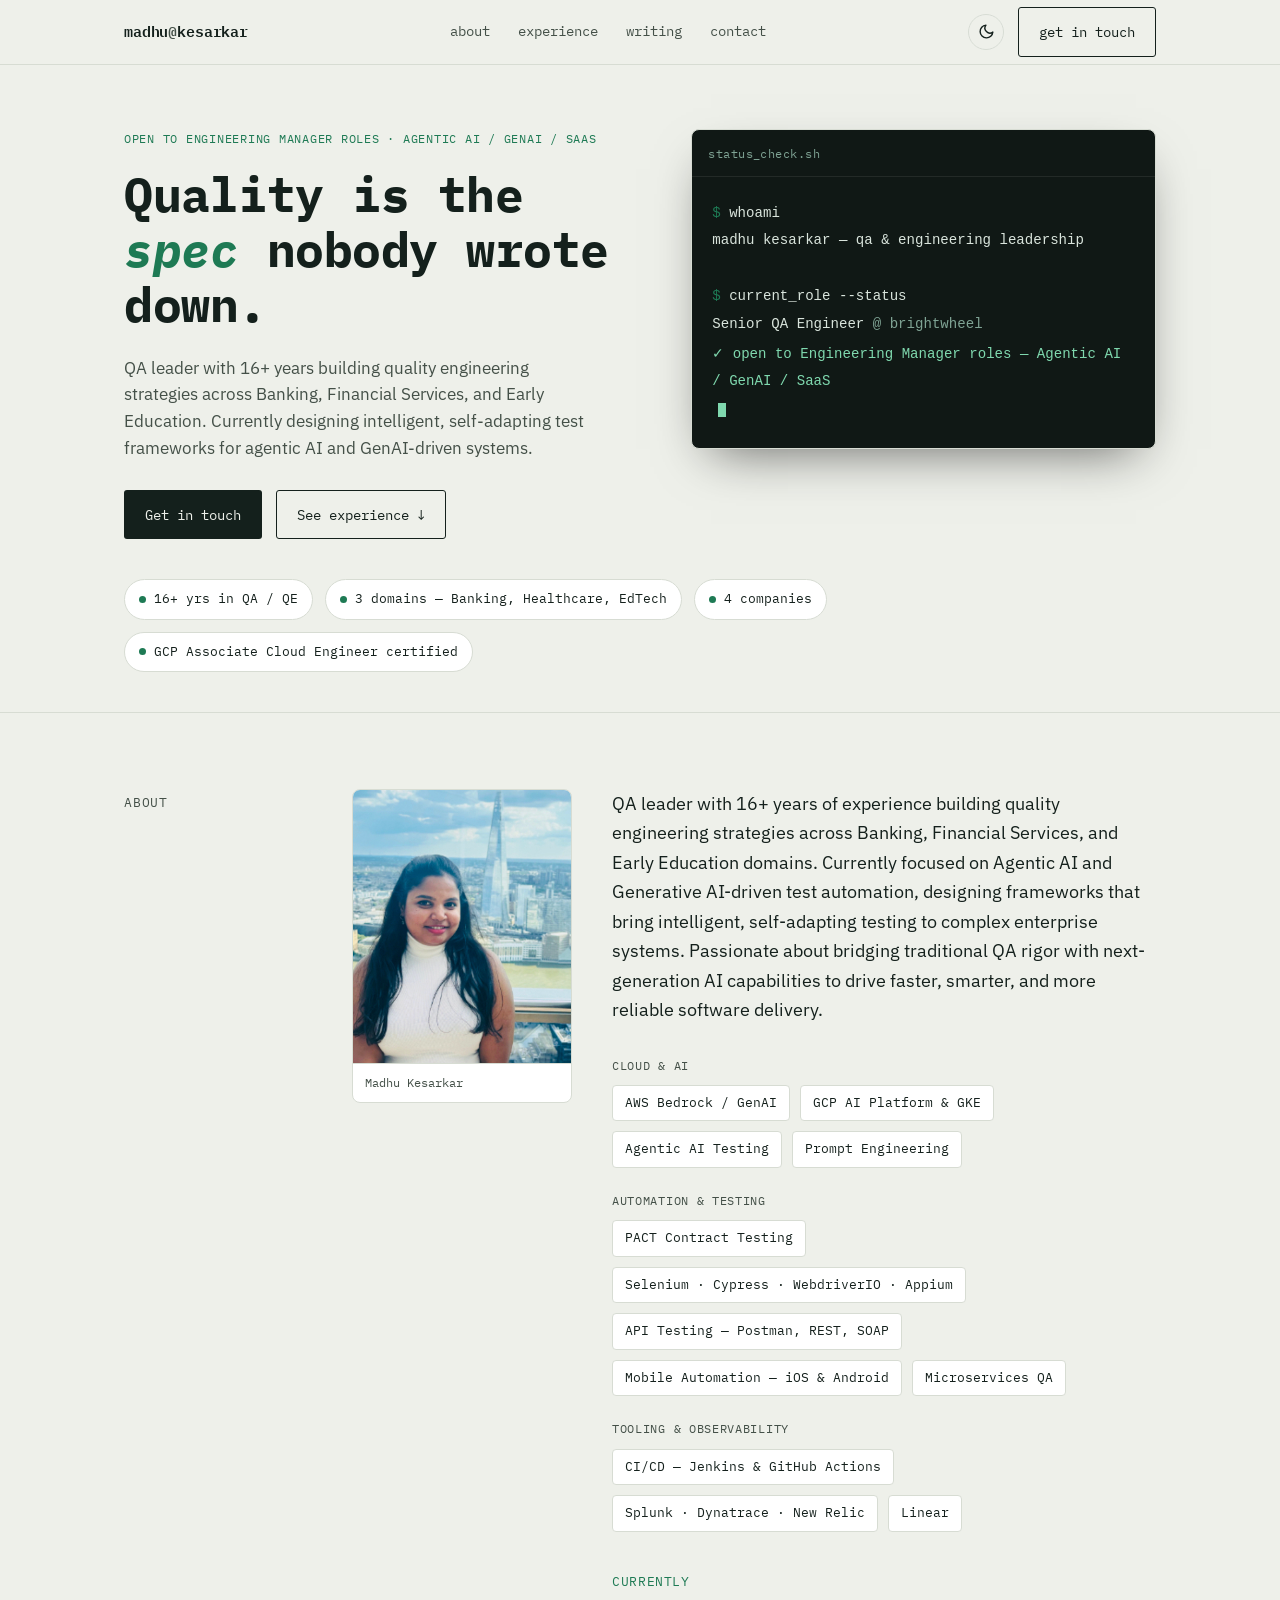
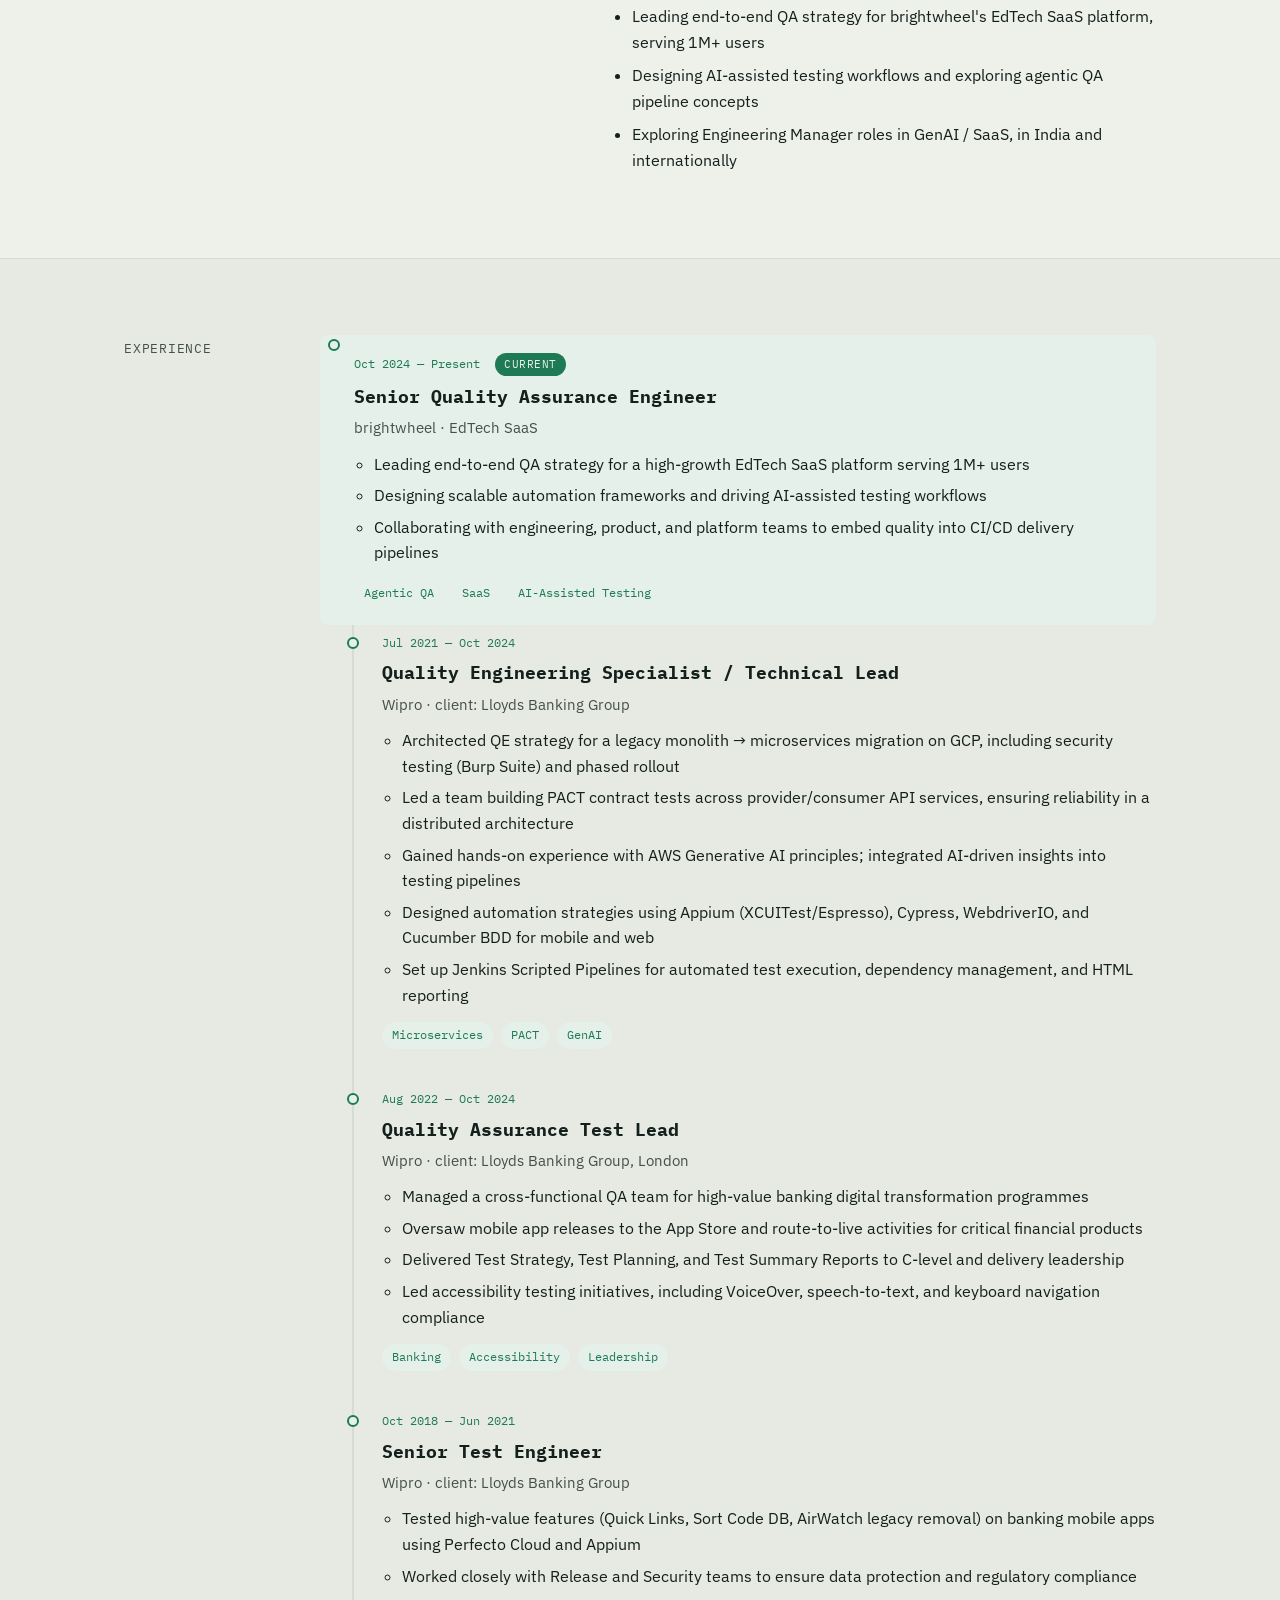
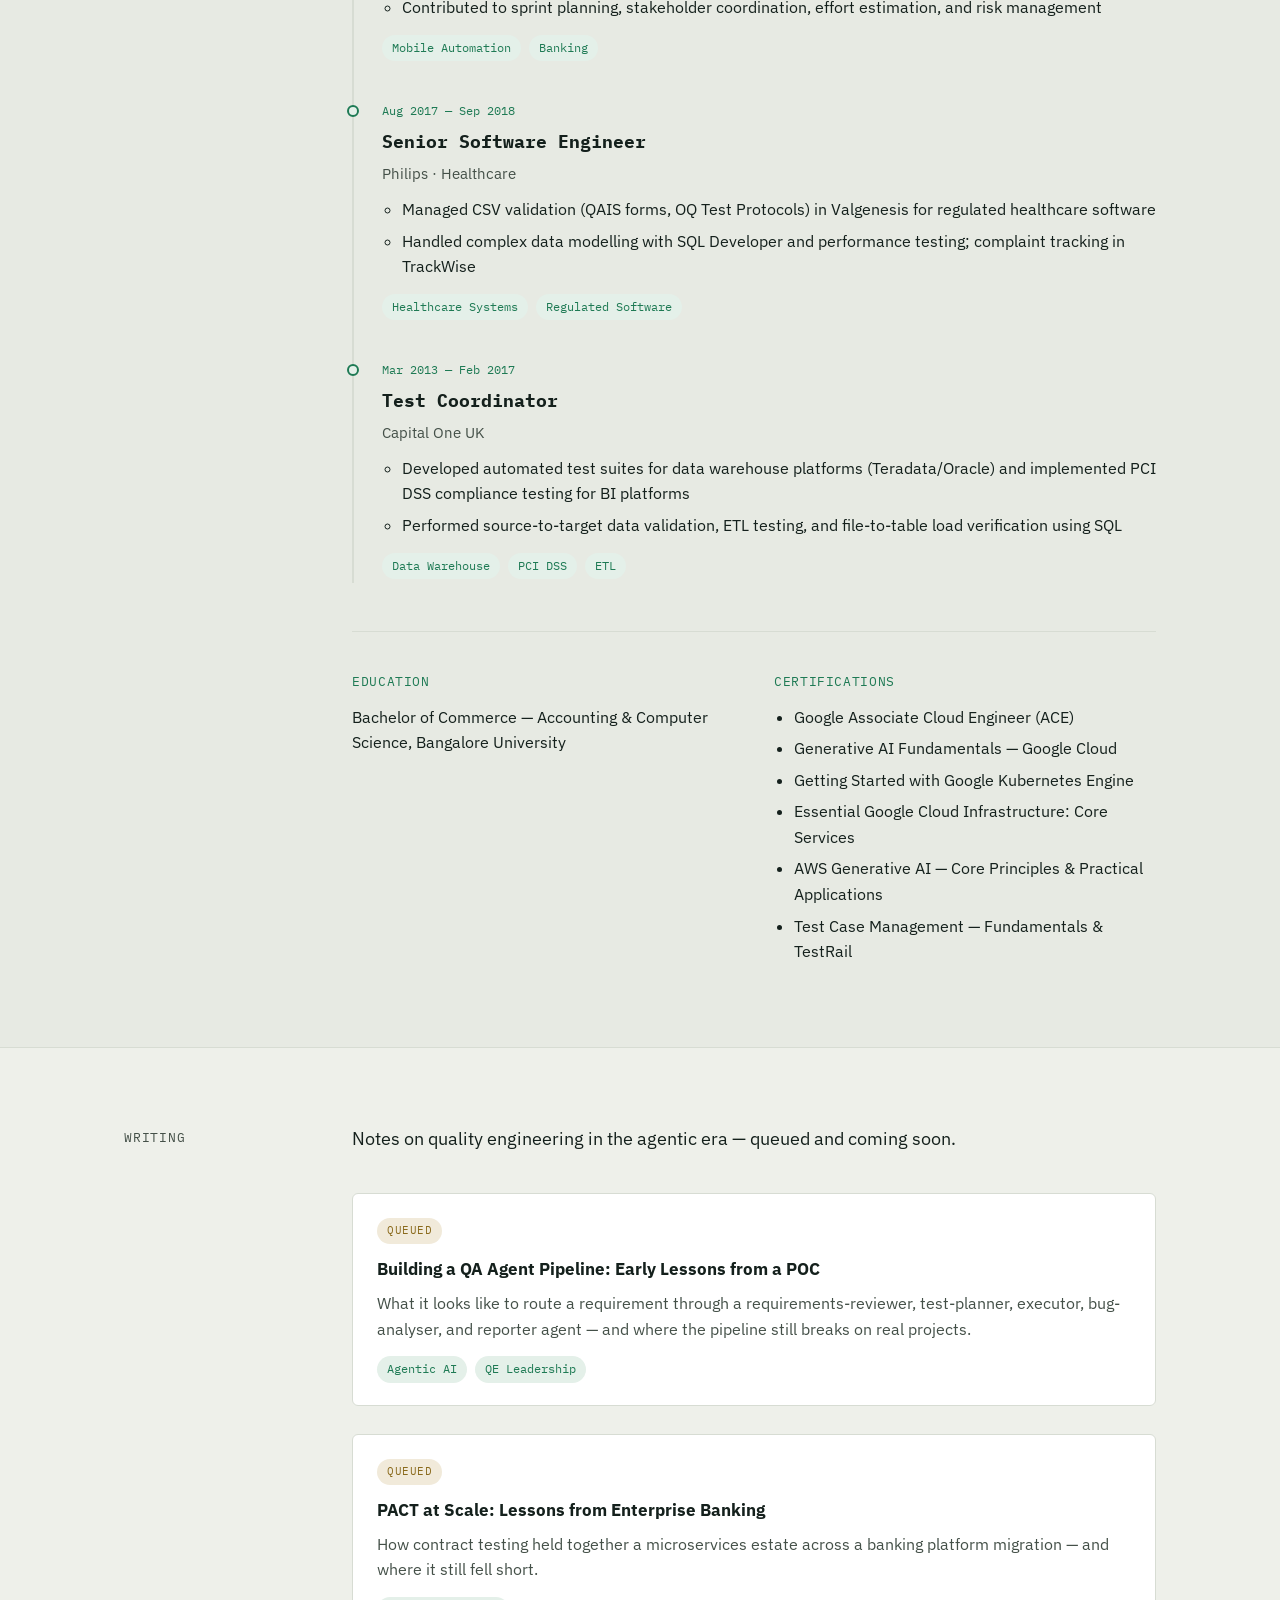
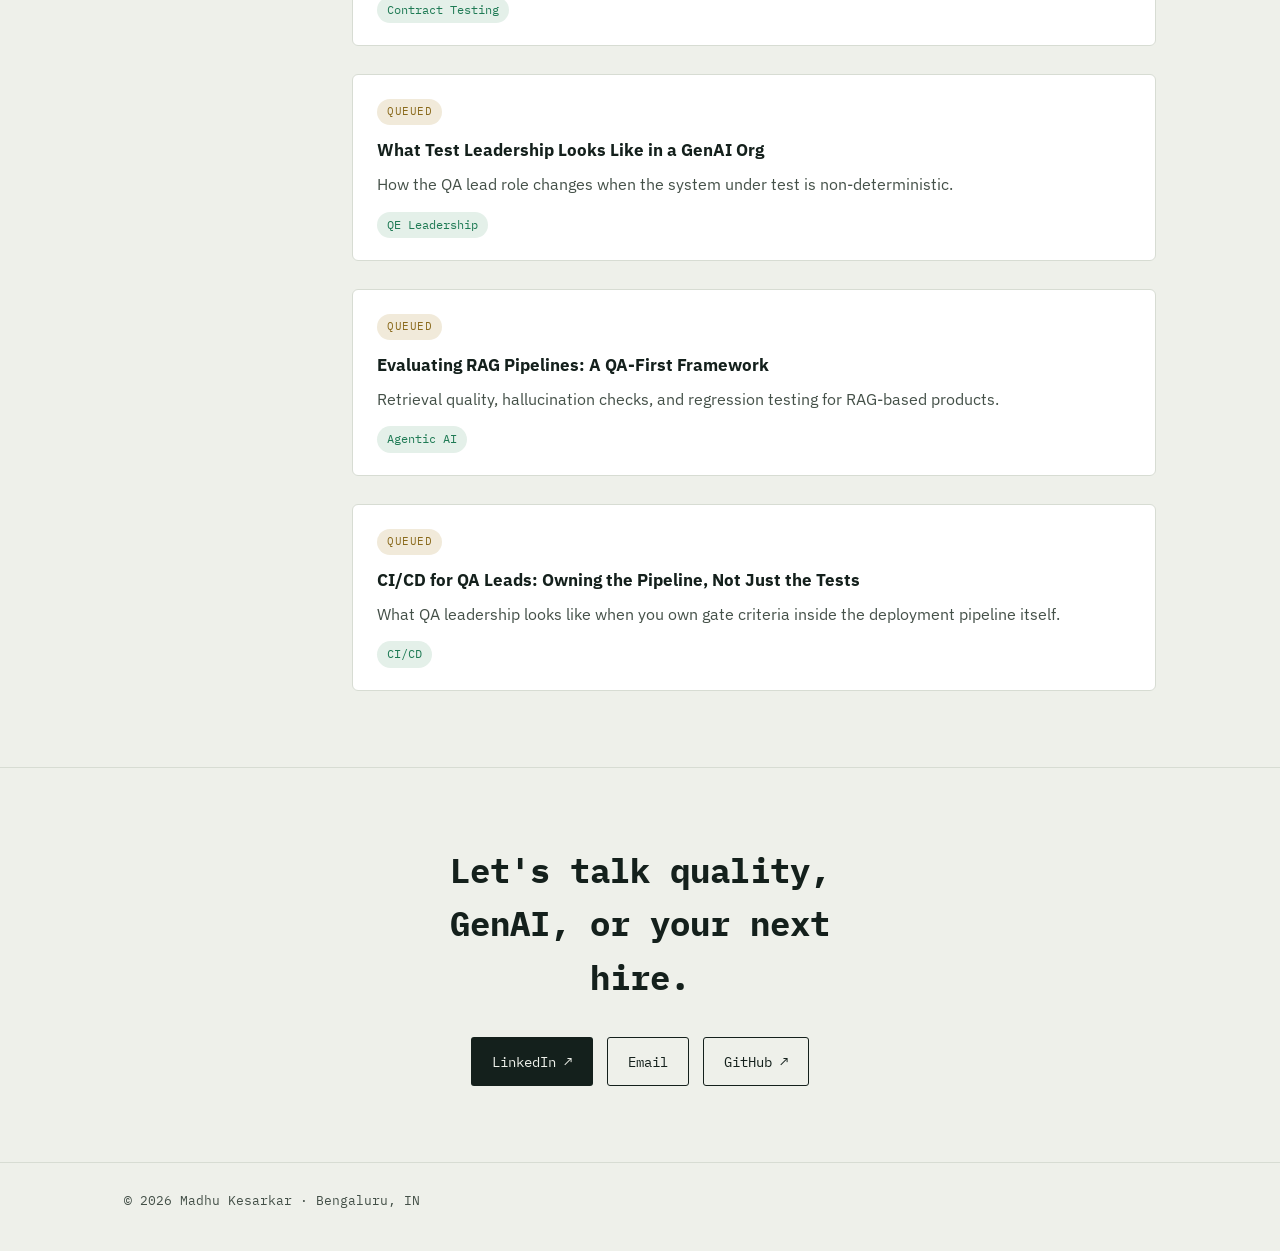
==== commit 6bf1722d: "Add profile photo and light/dark theme toggle" ====
--- a/index.html
+++ b/index.html
@@ -9,6 +9,17 @@
 <link rel="preconnect" href="https://fonts.gstatic.com" crossorigin>
 <link href="https://fonts.googleapis.com/css2?family=IBM+Plex+Mono:wght@400;500;600;700&family=IBM+Plex+Sans:wght@400;500;600&display=swap" rel="stylesheet">
 <link rel="stylesheet" href="styles.css">
+<script>
+  (function(){
+    try{
+      var saved = localStorage.getItem('theme');
+      var theme = saved || (window.matchMedia('(prefers-color-scheme: light)').matches ? 'light' : 'dark');
+      document.documentElement.setAttribute('data-theme', theme);
+    }catch(e){
+      document.documentElement.setAttribute('data-theme', 'dark');
+    }
+  })();
+</script>
 </head>
 <body>
 
@@ -23,7 +34,13 @@
       <a href="#writing">writing</a>
       <a href="#contact">contact</a>
     </nav>
-    <a class="btn btn-ghost header-cta" href="#contact">get in touch</a>
+    <div class="header-actions">
+      <button class="theme-toggle" id="themeToggle" type="button" aria-label="Switch between light and dark theme">
+        <svg class="icon-sun" viewBox="0 0 24 24" fill="none" stroke="currentColor" stroke-width="2" stroke-linecap="round" stroke-linejoin="round" aria-hidden="true"><circle cx="12" cy="12" r="4"></circle><path d="M12 2v2M12 20v2M4.93 4.93l1.41 1.41M17.66 17.66l1.41 1.41M2 12h2M20 12h2M6.34 17.66l-1.41 1.41M19.07 4.93l-1.41 1.41"></path></svg>
+        <svg class="icon-moon" viewBox="0 0 24 24" fill="none" stroke="currentColor" stroke-width="2" stroke-linecap="round" stroke-linejoin="round" aria-hidden="true"><path d="M21 12.79A9 9 0 1 1 11.21 3 7 7 0 0 0 21 12.79z"></path></svg>
+      </button>
+      <a class="btn btn-ghost header-cta" href="#contact">get in touch</a>
+    </div>
   </div>
 </header>
 
@@ -74,45 +91,58 @@
         <span class="label-tag">about</span>
       </div>
       <div class="section-body">
-        <p class="lead-text">QA leader with 16+ years of experience building quality engineering strategies across Banking, Financial Services, and Early Education domains. Currently focused on Agentic AI and Generative AI-driven test automation, designing frameworks that bring intelligent, self-adapting testing to complex enterprise systems. Passionate about bridging traditional QA rigor with next-generation AI capabilities to drive faster, smarter, and more reliable software delivery.</p>
-
-        <div class="skill-groups">
-          <div class="skill-group">
-            <p class="skill-group-label">Cloud &amp; AI</p>
-            <ul class="chip-list">
-              <li>AWS Bedrock / GenAI</li>
-              <li>GCP AI Platform &amp; GKE</li>
-              <li>Agentic AI Testing</li>
-              <li>Prompt Engineering</li>
-            </ul>
+        <div class="about-layout">
+
+          <div class="about-photo-col">
+            <figure class="about-photo">
+              <img src="images/profile.png" alt="Madhu Kesarkar" loading="lazy">
+              <figcaption>Madhu Kesarkar</figcaption>
+            </figure>
           </div>
-          <div class="skill-group">
-            <p class="skill-group-label">Automation &amp; Testing</p>
-            <ul class="chip-list">
-              <li>PACT Contract Testing</li>
-              <li>Selenium · Cypress · WebdriverIO · Appium</li>
-              <li>API Testing — Postman, REST, SOAP</li>
-              <li>Mobile Automation — iOS &amp; Android</li>
-              <li>Microservices QA</li>
-            </ul>
+
+          <div class="about-text-col">
+            <p class="lead-text">QA leader with 16+ years of experience building quality engineering strategies across Banking, Financial Services, and Early Education domains. Currently focused on Agentic AI and Generative AI-driven test automation, designing frameworks that bring intelligent, self-adapting testing to complex enterprise systems. Passionate about bridging traditional QA rigor with next-generation AI capabilities to drive faster, smarter, and more reliable software delivery.</p>
+
+            <div class="skill-groups">
+              <div class="skill-group">
+                <p class="skill-group-label">Cloud &amp; AI</p>
+                <ul class="chip-list">
+                  <li>AWS Bedrock / GenAI</li>
+                  <li>GCP AI Platform &amp; GKE</li>
+                  <li>Agentic AI Testing</li>
+                  <li>Prompt Engineering</li>
+                </ul>
+              </div>
+              <div class="skill-group">
+                <p class="skill-group-label">Automation &amp; Testing</p>
+                <ul class="chip-list">
+                  <li>PACT Contract Testing</li>
+                  <li>Selenium · Cypress · WebdriverIO · Appium</li>
+                  <li>API Testing — Postman, REST, SOAP</li>
+                  <li>Mobile Automation — iOS &amp; Android</li>
+                  <li>Microservices QA</li>
+                </ul>
+              </div>
+              <div class="skill-group">
+                <p class="skill-group-label">Tooling &amp; Observability</p>
+                <ul class="chip-list">
+                  <li>CI/CD — Jenkins &amp; GitHub Actions</li>
+                  <li>Splunk · Dynatrace · New Relic</li>
+                  <li>Linear</li>
+                </ul>
+              </div>
+            </div>
+
+            <div class="now-block">
+              <p class="now-heading">Currently</p>
+              <ul class="now-list">
+                <li>Leading end-to-end QA strategy for brightwheel's EdTech SaaS platform, serving 1M+ users</li>
+                <li>Designing AI-assisted testing workflows and exploring agentic QA pipeline concepts</li>
+                <li>Exploring Engineering Manager roles in GenAI / SaaS, in India and internationally</li>
+              </ul>
+            </div>
           </div>
-          <div class="skill-group">
-            <p class="skill-group-label">Tooling &amp; Observability</p>
-            <ul class="chip-list">
-              <li>CI/CD — Jenkins &amp; GitHub Actions</li>
-              <li>Splunk · Dynatrace · New Relic</li>
-              <li>Linear</li>
-            </ul>
-          </div>
-        </div>
-
-        <div class="now-block">
-          <p class="now-heading">Currently</p>
-          <ul class="now-list">
-            <li>Leading end-to-end QA strategy for brightwheel's EdTech SaaS platform, serving 1M+ users</li>
-            <li>Designing AI-assisted testing workflows and exploring agentic QA pipeline concepts</li>
-            <li>Exploring Engineering Manager roles in GenAI / SaaS, in India and internationally</li>
-          </ul>
+
         </div>
       </div>
     </div>
--- a/styles.css
+++ b/styles.css
@@ -14,11 +14,30 @@
   --term-bg:    #060B09;
   --term-text:  #D9E4DC;
   --term-dim:   #64857A;
+  --header-bg:  rgba(14,21,18,0.85);
+  --alt-bg:     rgba(255,255,255,0.02);
 
   --font-mono: 'IBM Plex Mono', ui-monospace, SFMono-Regular, Menlo, monospace;
   --font-sans: 'IBM Plex Sans', -apple-system, BlinkMacSystemFont, sans-serif;
 
   --wrap: 1080px;
+}
+
+:root[data-theme="light"]{
+  --ink:        #14201C;
+  --ink-soft:   #445048;
+  --paper:      #EEF0EA;
+  --panel:      #FFFFFF;
+  --rule:       #D7DCD3;
+  --pass:       #1E7A54;
+  --pass-bg:    #E4F0E9;
+  --pending:    #8A6A1C;
+  --pending-bg: #F1EADA;
+  --term-bg:    #101815;
+  --term-text:  #D9E4DC;
+  --term-dim:   #7FA394;
+  --header-bg:  rgba(238,240,234,0.9);
+  --alt-bg:     rgba(20,32,28,0.03);
 }
 
 *, *::before, *::after{ box-sizing: border-box; }
@@ -37,6 +56,7 @@
   font-size: 16px;
   line-height: 1.6;
   -webkit-font-smoothing: antialiased;
+  transition: background 0.2s ease, color 0.2s ease;
 }
 
 .wrap{
@@ -64,7 +84,7 @@
 =========================================================== */
 .site-header{
   position: sticky; top:0; z-index: 50;
-  background: rgba(14,21,18,0.85);
+  background: var(--header-bg);
   backdrop-filter: blur(6px);
   border-bottom: 1px solid var(--rule);
 }
@@ -93,6 +113,26 @@
   font-size: 0.8rem;
   padding: 8px 14px;
 }
+
+.header-actions{
+  display:flex; align-items:center; gap: 14px;
+}
+
+.theme-toggle{
+  display:flex; align-items:center; justify-content:center;
+  width: 36px; height: 36px;
+  border-radius: 999px;
+  border: 1px solid var(--rule);
+  background: transparent;
+  color: var(--ink);
+  cursor: pointer;
+  transition: border-color 0.15s ease, background 0.15s ease;
+}
+.theme-toggle:hover{ border-color: var(--pass); }
+.theme-toggle svg{ width: 17px; height: 17px; }
+.theme-toggle .icon-moon{ display:none; }
+:root[data-theme="light"] .theme-toggle .icon-sun{ display:none; }
+:root[data-theme="light"] .theme-toggle .icon-moon{ display:block; }
 
 @media (max-width: 720px){
   .main-nav{ display:none; }
@@ -235,7 +275,7 @@
    Sections
 =========================================================== */
 .section{ padding: 76px 0; border-top: 1px solid var(--rule); }
-.section-alt{ background: rgba(255,255,255,0.02); }
+.section-alt{ background: var(--alt-bg); }
 
 .section-grid{
   display:grid;
@@ -262,6 +302,39 @@
   margin: 0 0 32px;
 }
 .lead-text-tight{ margin-bottom: 40px; }
+
+.about-layout{
+  display:grid;
+  grid-template-columns: 220px 1fr;
+  gap: 40px;
+  align-items: start;
+}
+.about-photo{
+  margin:0;
+  border-radius: 8px;
+  overflow: hidden;
+  border: 1px solid var(--rule);
+  background: var(--panel);
+}
+.about-photo img{
+  display:block;
+  width: 100%;
+  aspect-ratio: 4 / 5;
+  object-fit: cover;
+  object-position: top center;
+}
+.about-photo figcaption{
+  font-family: var(--font-mono);
+  font-size: 0.72rem;
+  color: var(--ink-soft);
+  padding: 10px 12px;
+  border-top: 1px solid var(--rule);
+}
+
+@media (max-width: 720px){
+  .about-layout{ grid-template-columns: 1fr; }
+  .about-photo{ max-width: 220px; }
+}
 
 .skill-groups{
   display: grid;
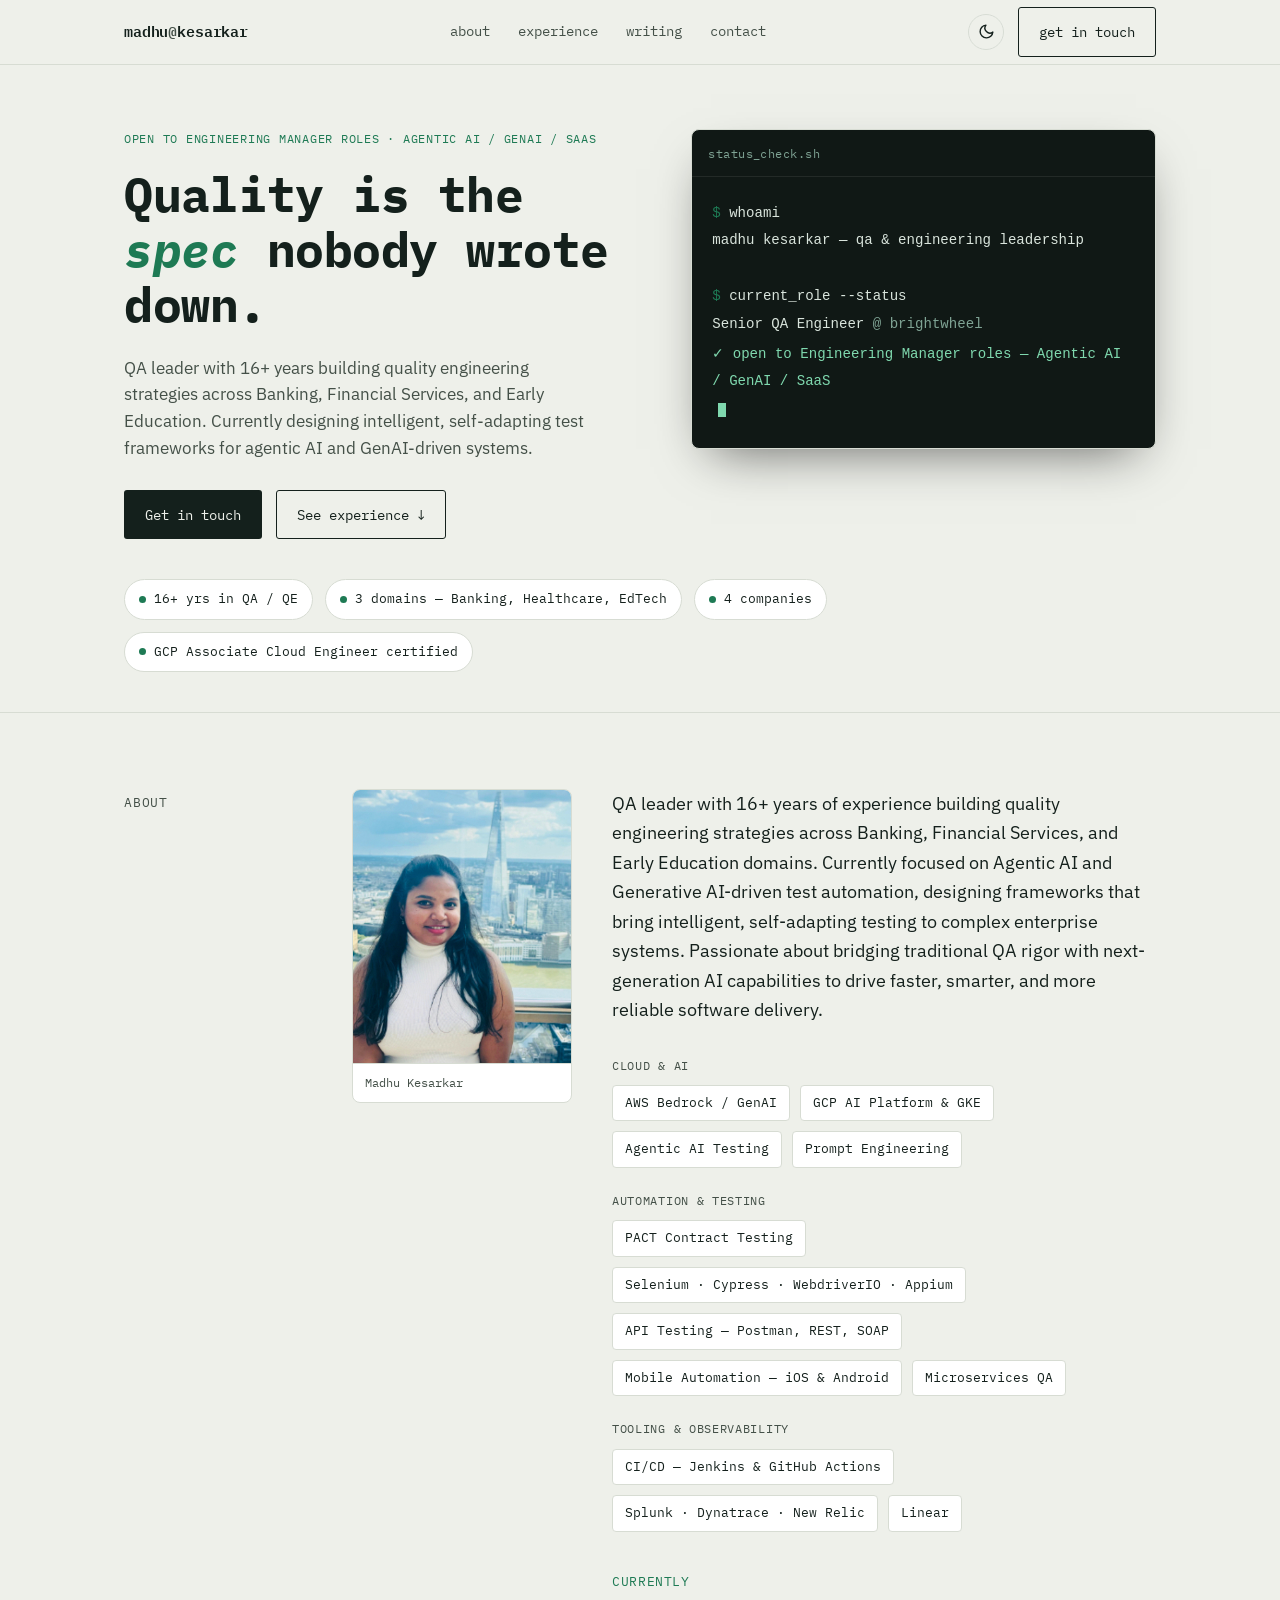
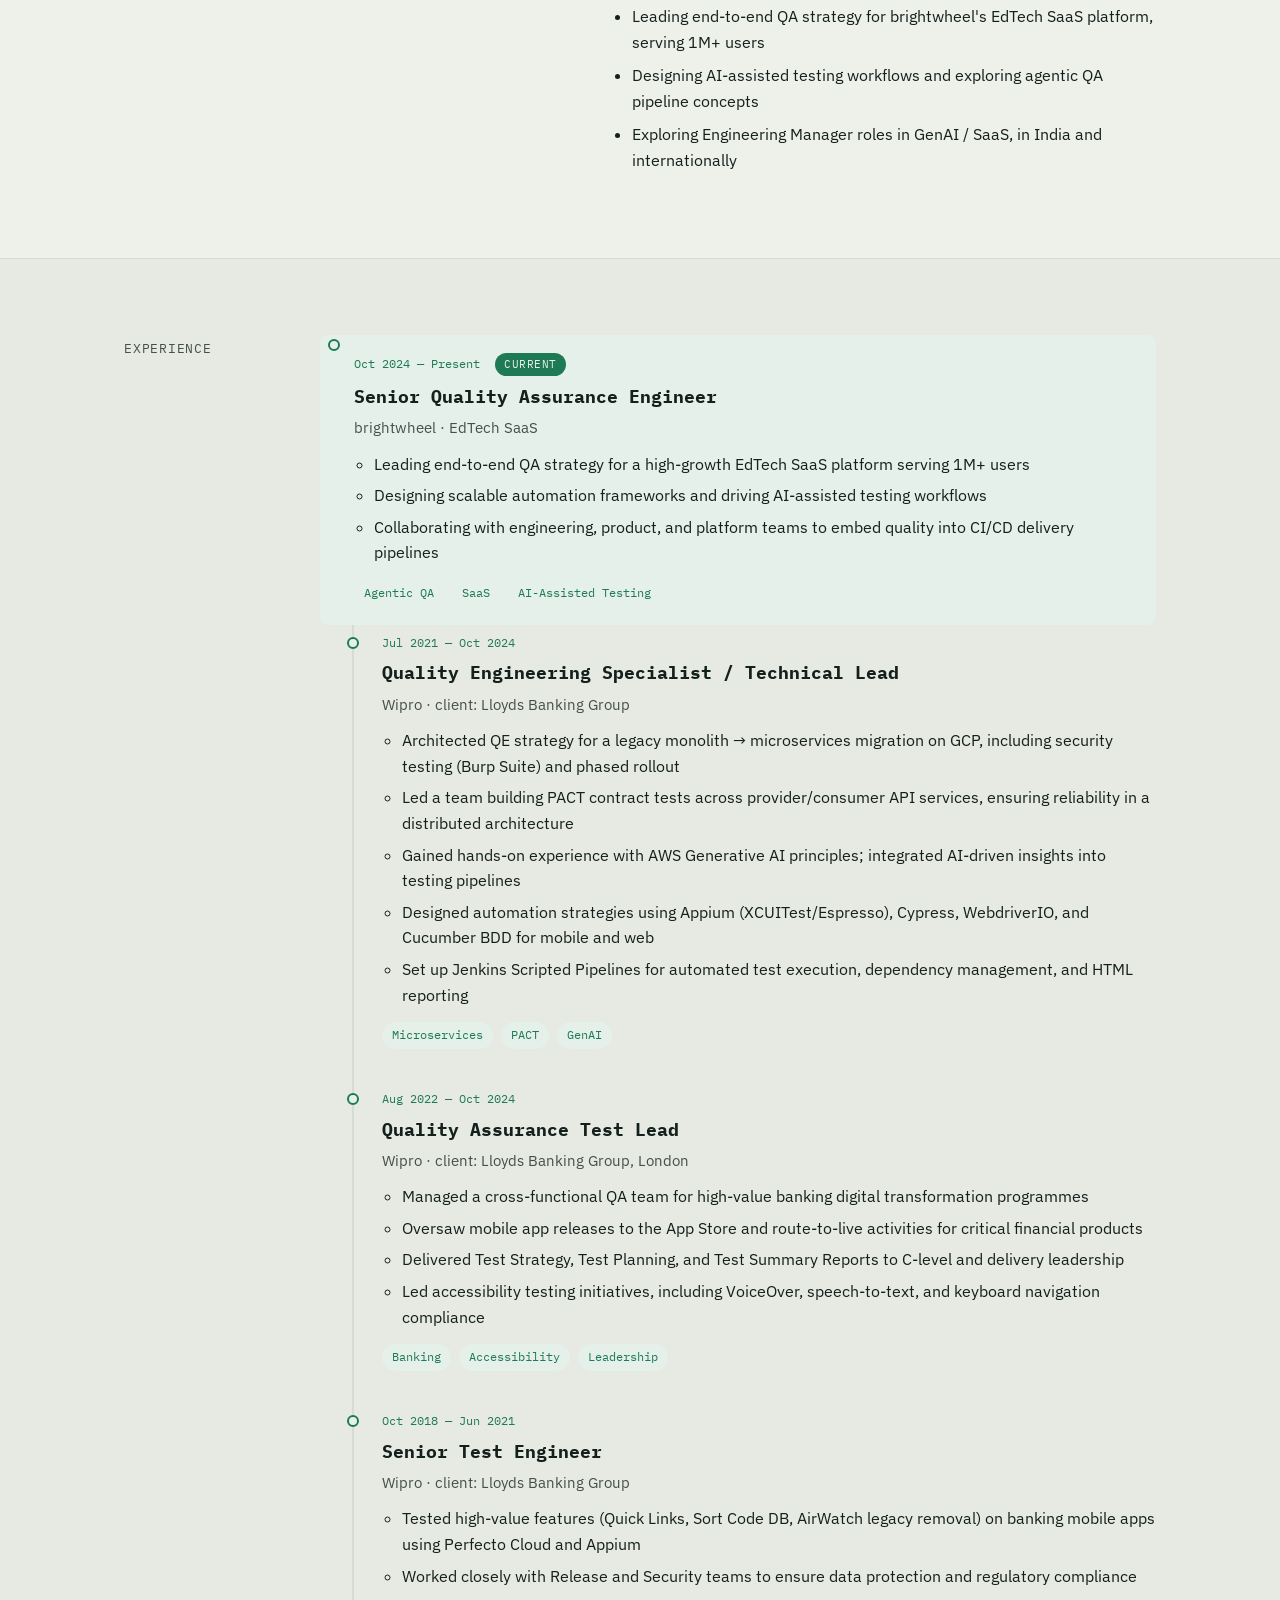
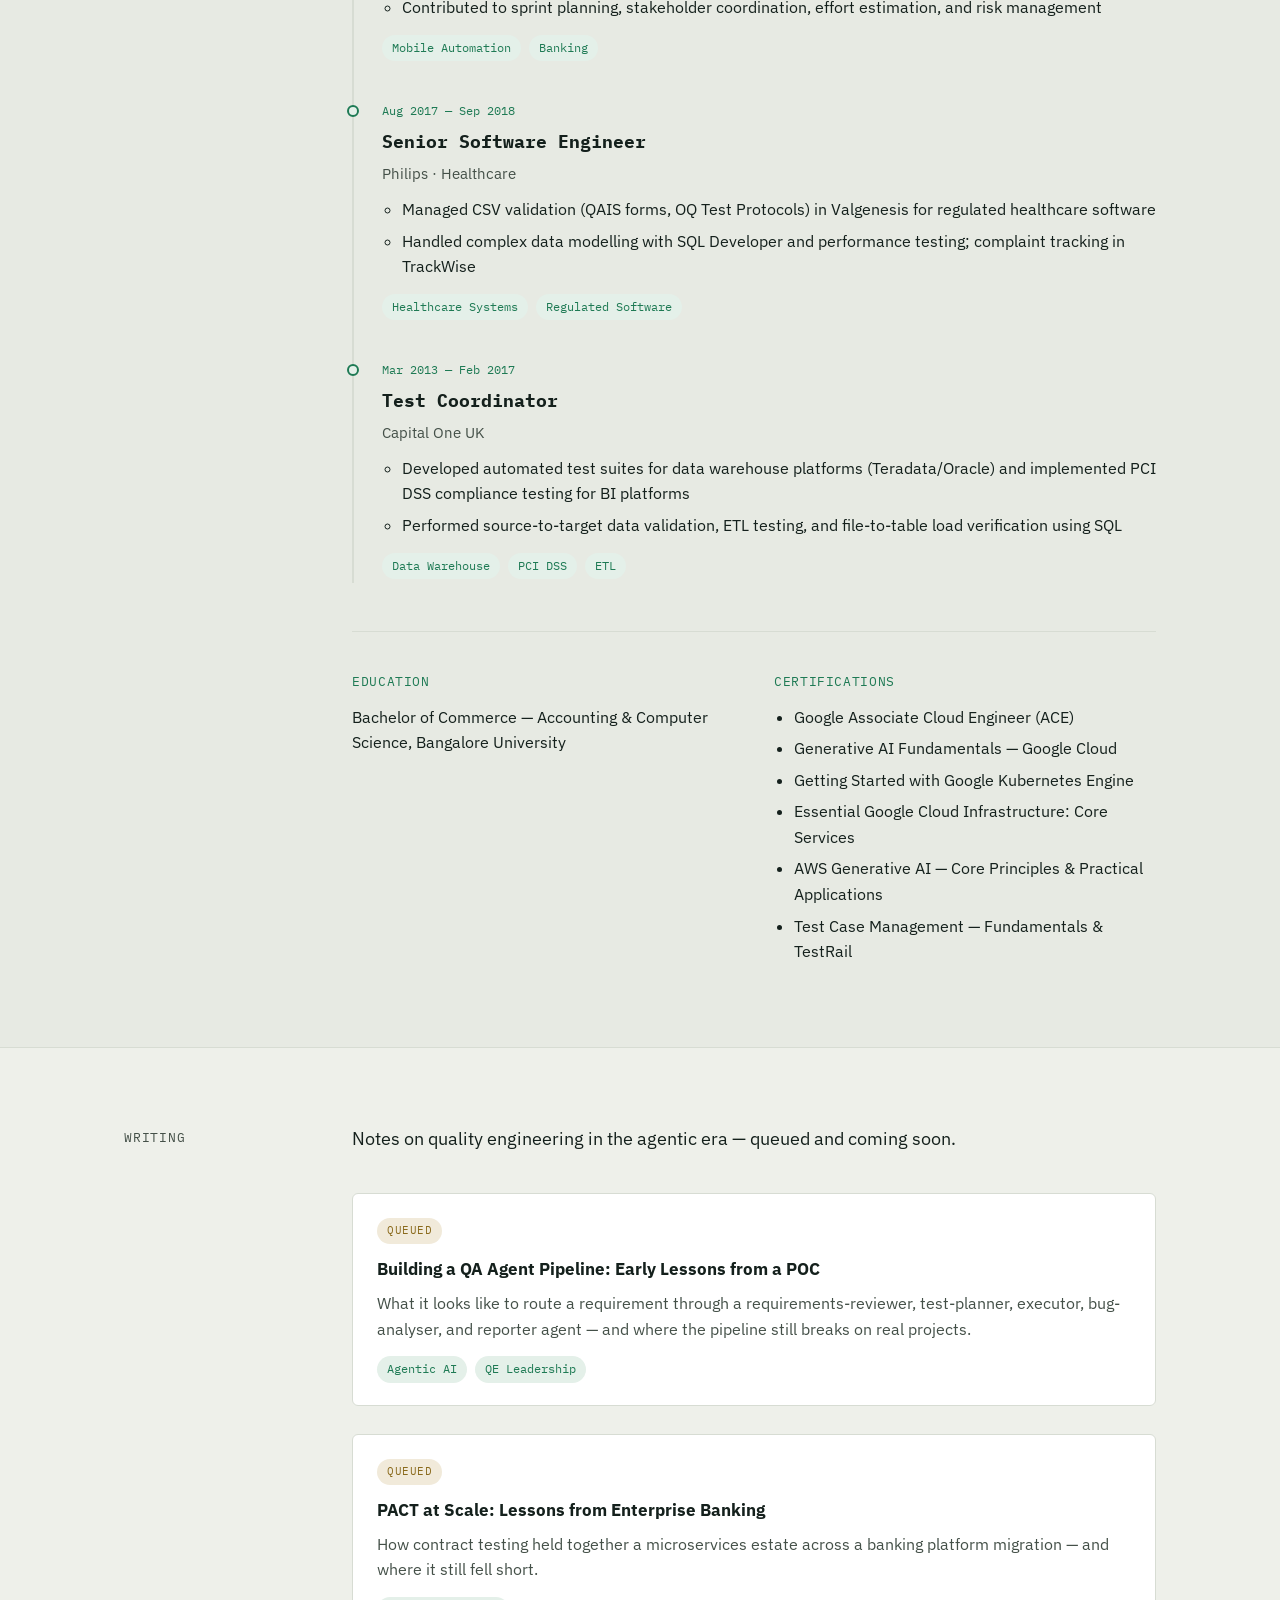
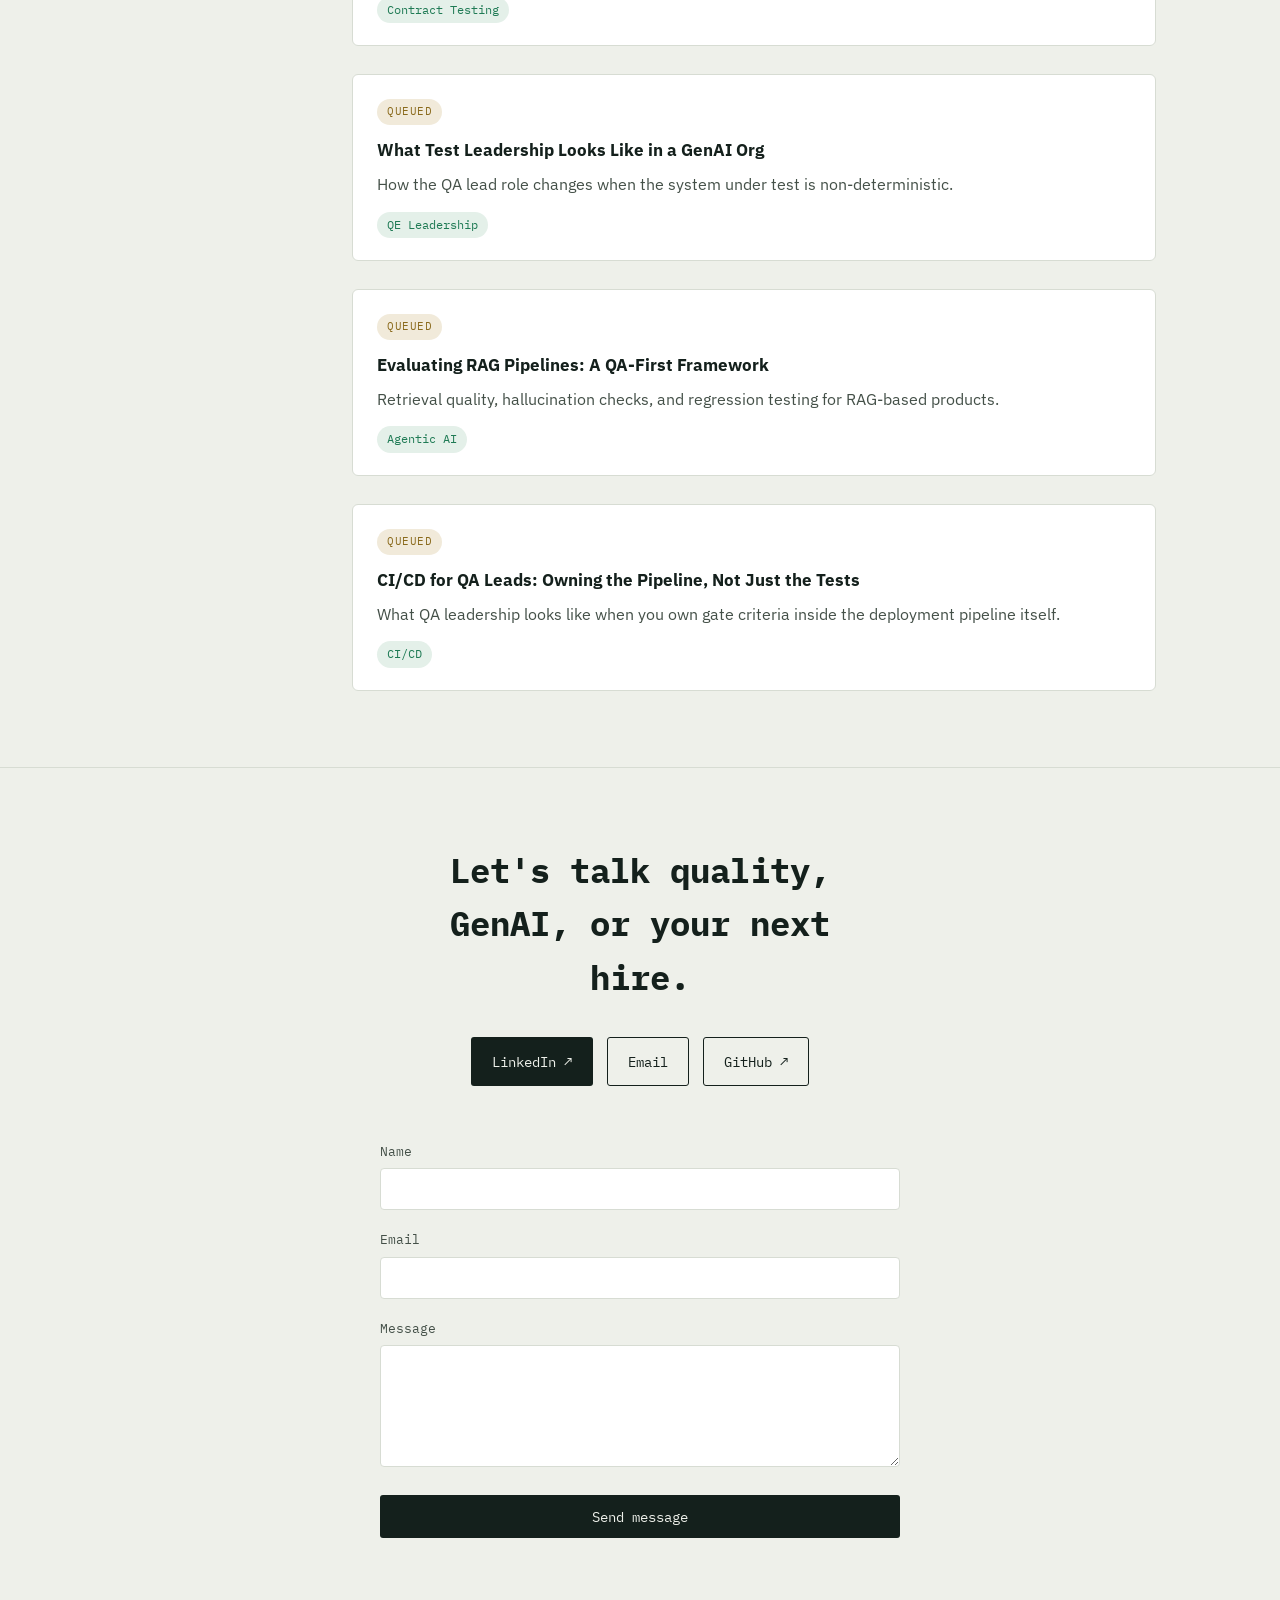
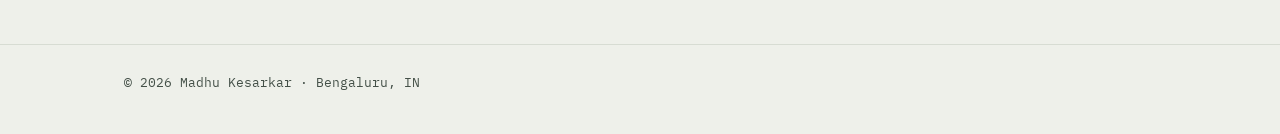
==== commit 22845d23: "Add working contact form via Netlify Forms" ====
--- a/index.html
+++ b/index.html
@@ -333,6 +333,33 @@
         <a class="btn btn-ghost" href="mailto:madhu18kesarkar@gmail.com">Email</a>
         <a class="btn btn-ghost" href="https://github.com/madhuKesarkar" target="_blank" rel="noopener">GitHub ↗</a>
       </div>
+
+      <form
+        class="contact-form"
+        name="contact"
+        method="POST"
+        data-netlify="true"
+        netlify-honeypot="bot-field"
+        id="contactForm"
+      >
+        <input type="hidden" name="form-name" value="contact" />
+        <p class="hp-field"><label>Don't fill this out if you're human: <input name="bot-field" /></label></p>
+
+        <div class="form-row">
+          <label for="cf-name">Name</label>
+          <input type="text" id="cf-name" name="name" required>
+        </div>
+        <div class="form-row">
+          <label for="cf-email">Email</label>
+          <input type="email" id="cf-email" name="email" required>
+        </div>
+        <div class="form-row">
+          <label for="cf-message">Message</label>
+          <textarea id="cf-message" name="message" rows="5" required></textarea>
+        </div>
+        <button class="btn btn-primary" type="submit">Send message</button>
+        <p class="form-status" id="formStatus" role="status" aria-live="polite"></p>
+      </form>
     </div>
   </section>
 
--- a/styles.css
+++ b/styles.css
@@ -507,6 +507,52 @@
 }
 .contact-links{
   display:flex; gap: 14px; justify-content:center; flex-wrap: wrap;
+  margin-bottom: 56px;
+}
+
+.contact-form{
+  max-width: 520px;
+  margin: 0 auto;
+  text-align: left;
+}
+.hp-field{ position:absolute; left:-9999px; }
+.form-row{ margin-bottom: 20px; }
+.form-row label{
+  display:block;
+  font-family: var(--font-mono);
+  font-size: 0.8rem;
+  color: var(--ink-soft);
+  margin-bottom: 6px;
+}
+.form-row input,
+.form-row textarea{
+  width: 100%;
+  background: var(--panel);
+  border: 1px solid var(--rule);
+  border-radius: 4px;
+  color: var(--ink);
+  font-family: var(--font-sans);
+  font-size: 0.95rem;
+  padding: 10px 12px;
+  resize: vertical;
+}
+.form-row input:focus,
+.form-row textarea:focus{
+  outline: 2px solid var(--pass);
+  outline-offset: 1px;
+}
+.contact-form .btn{
+  width: 100%;
+  justify-content: center;
+  border: none;
+  cursor: pointer;
+}
+.form-status{
+  font-family: var(--font-mono);
+  font-size: 0.85rem;
+  color: var(--pass);
+  margin: 14px 0 0;
+  min-height: 1.2em;
 }
 
 /* ===========================================================
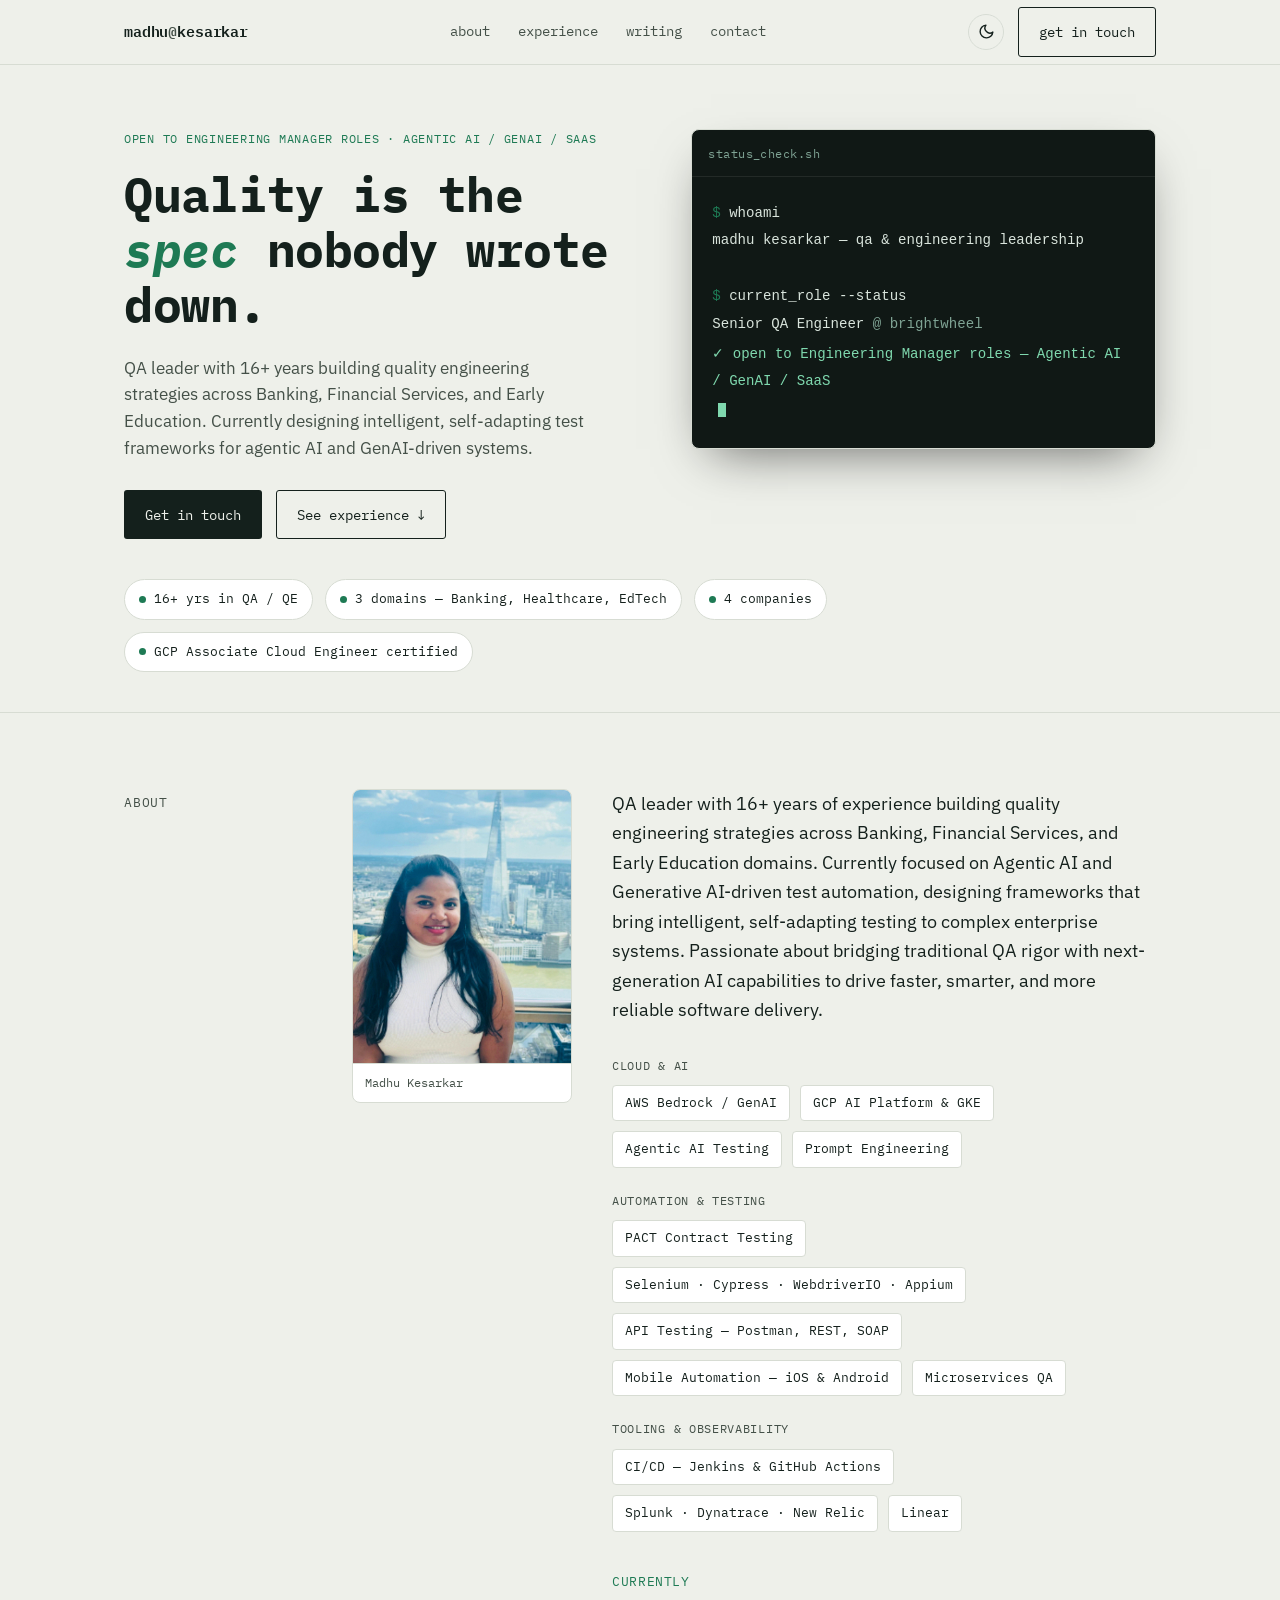
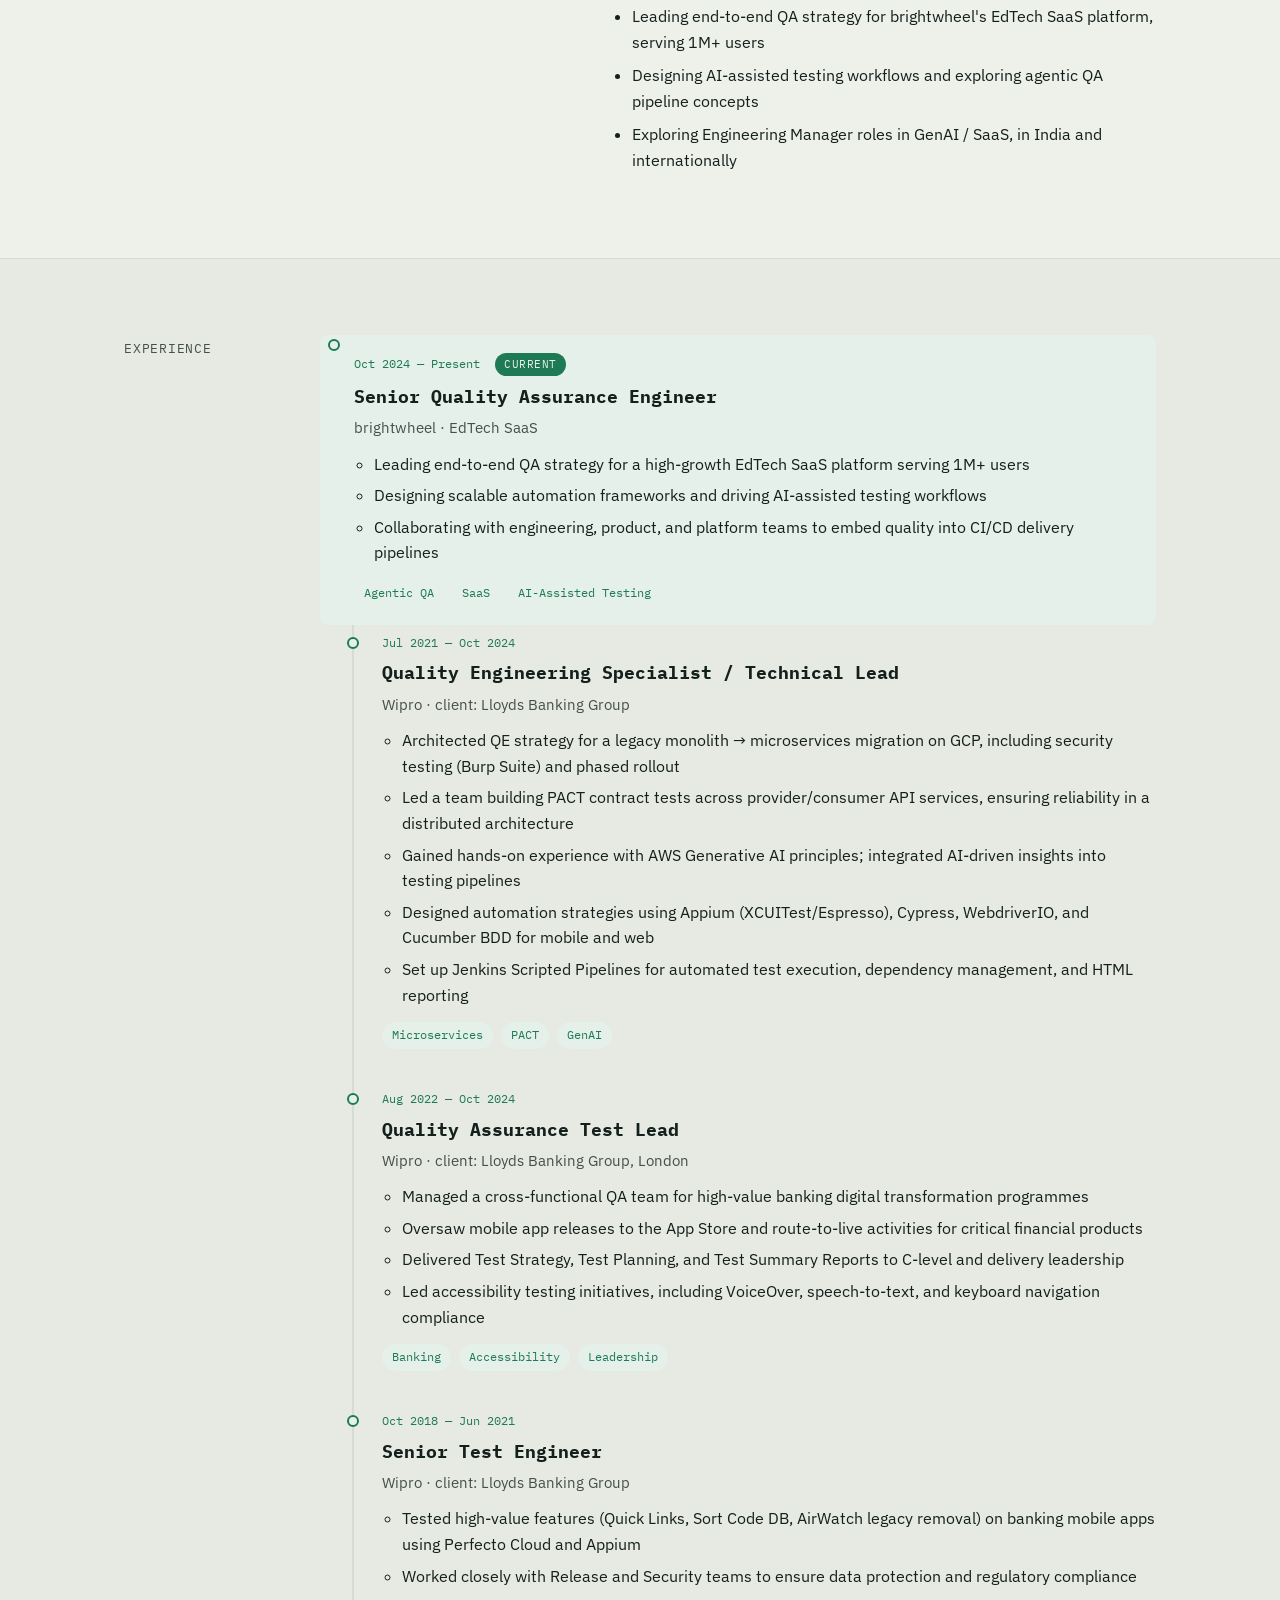
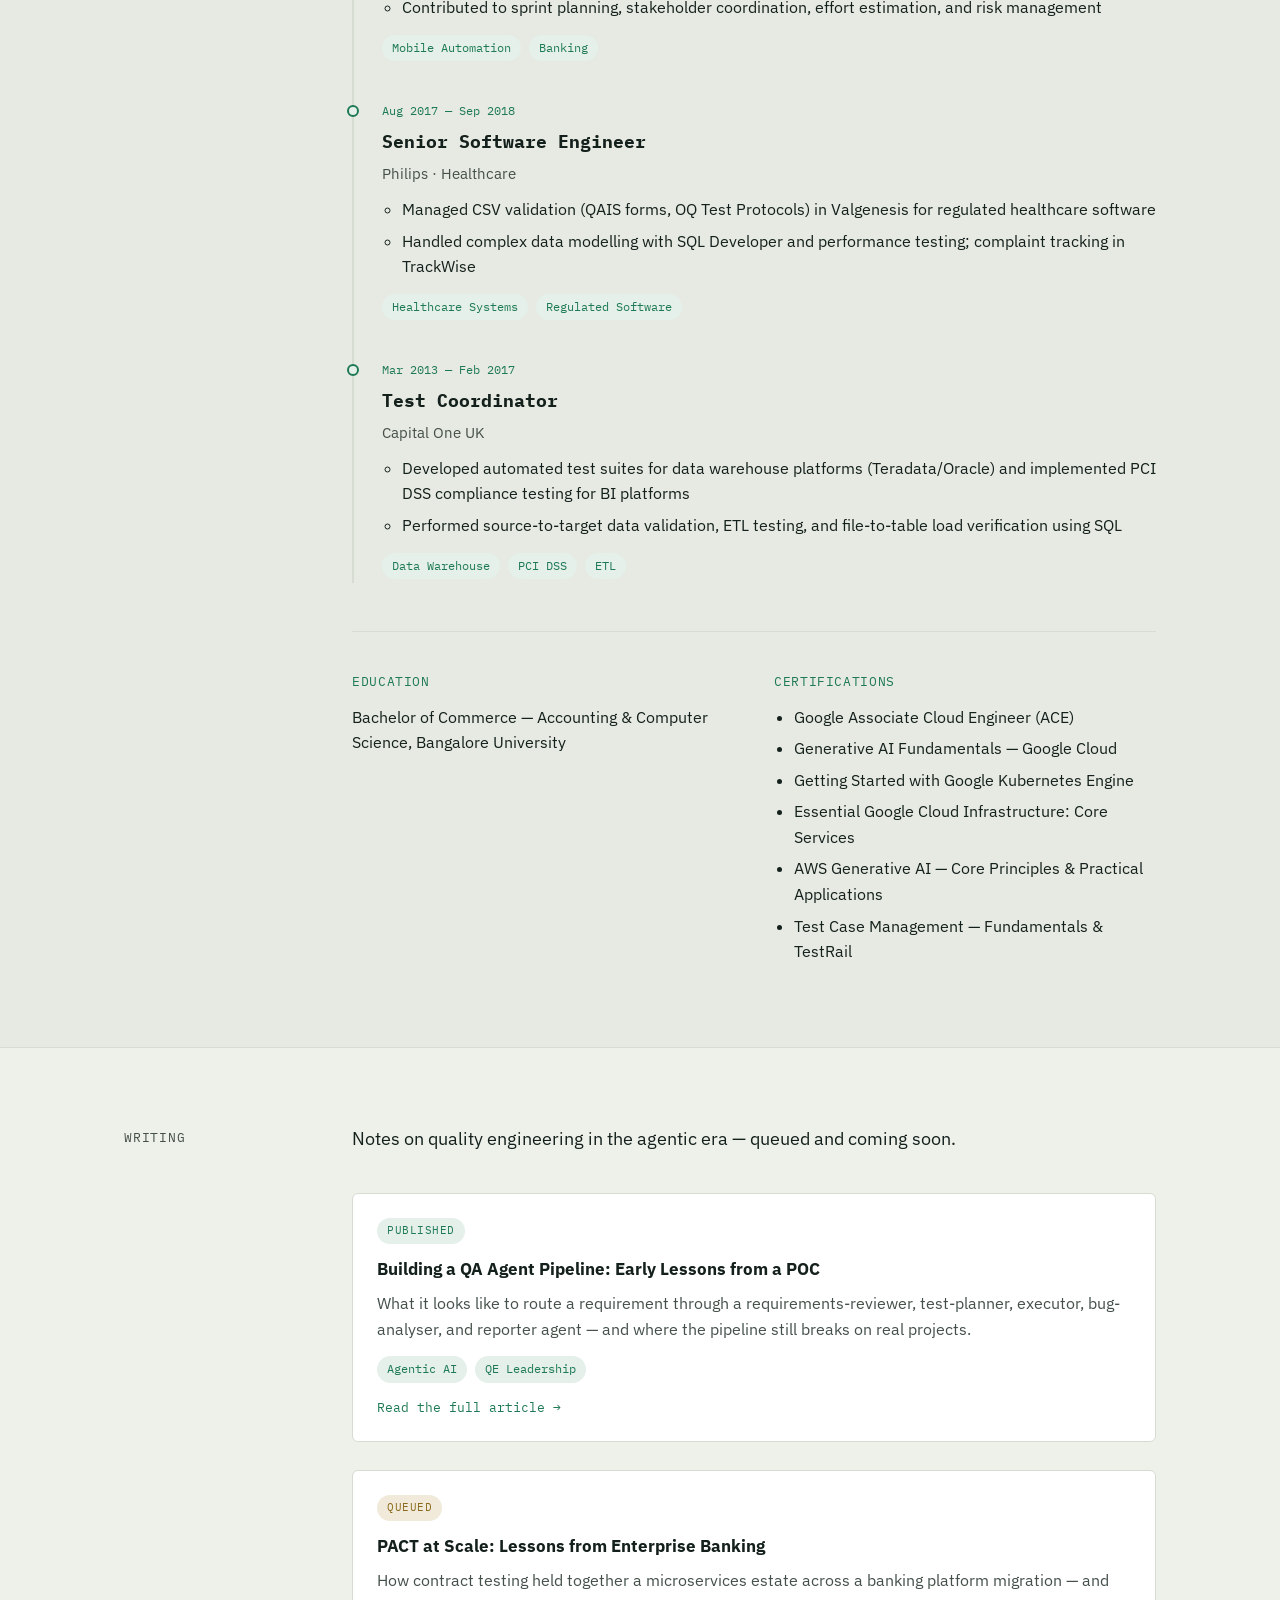
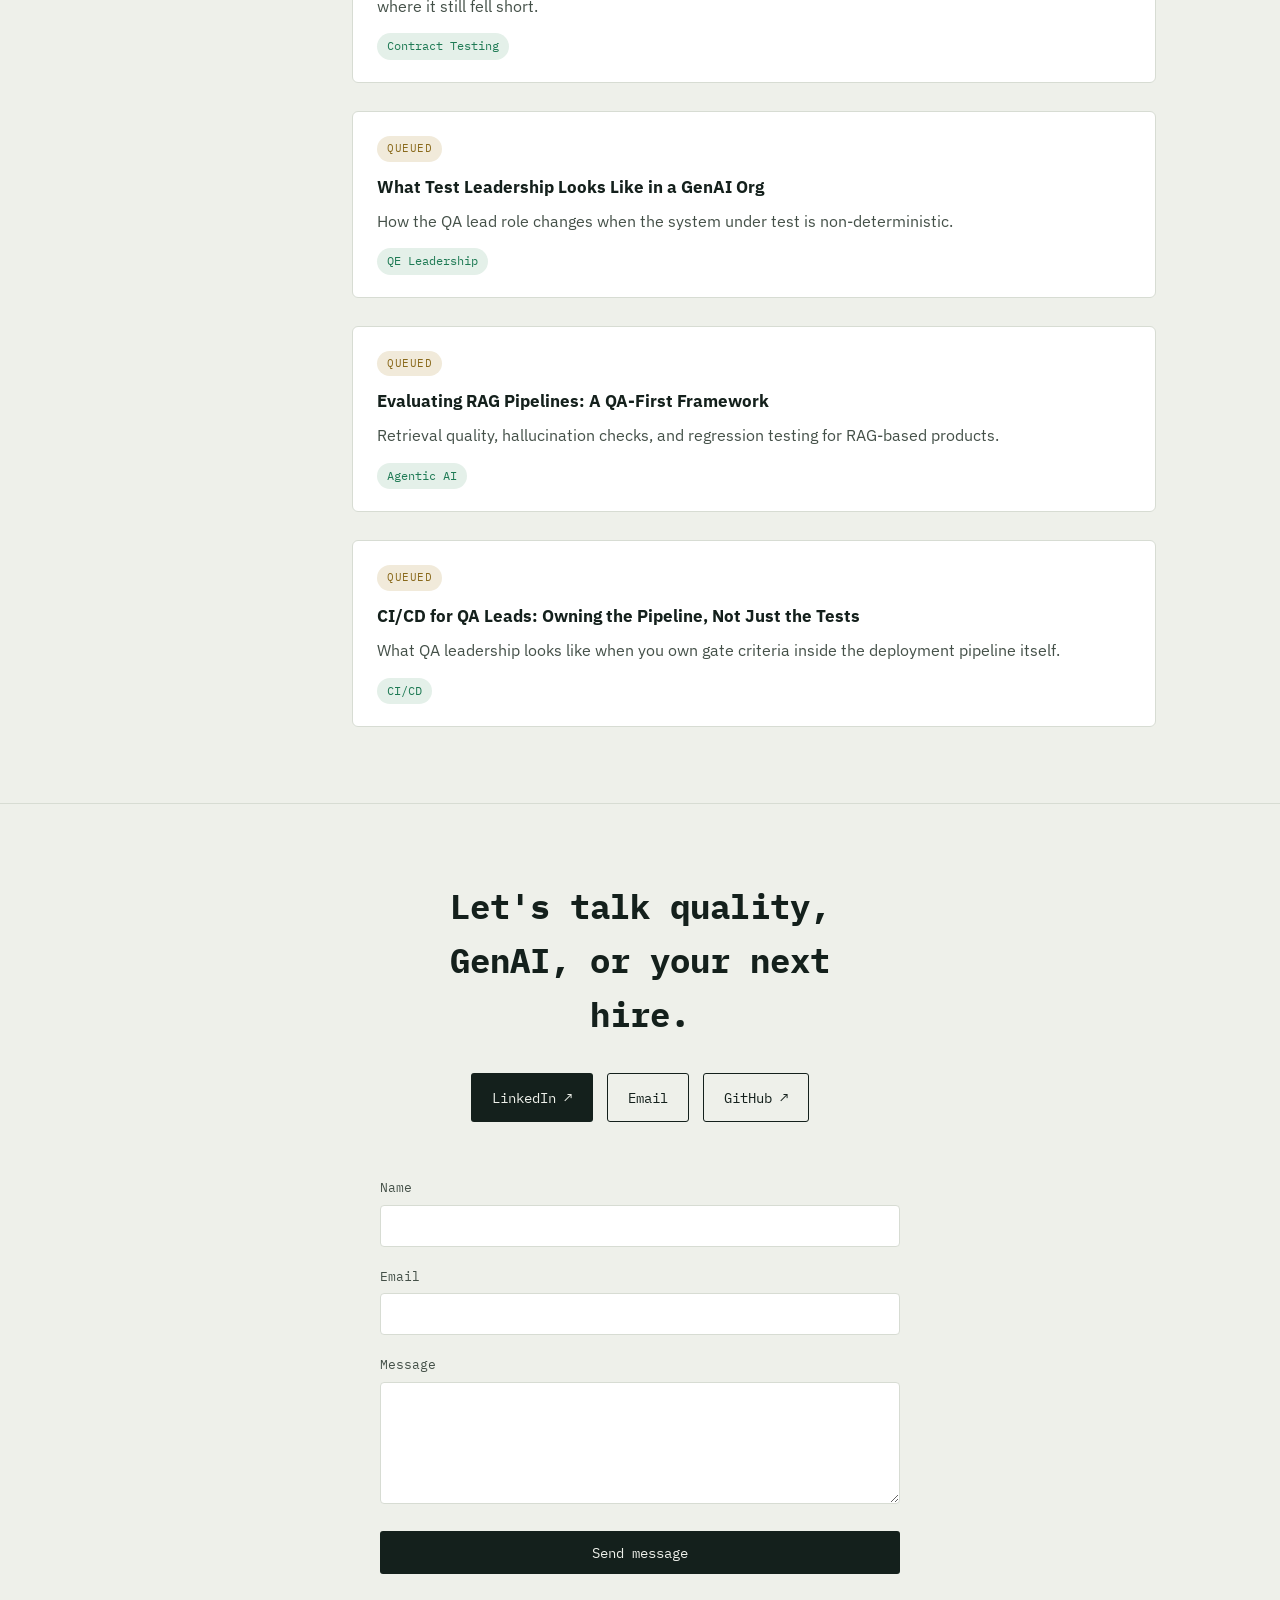
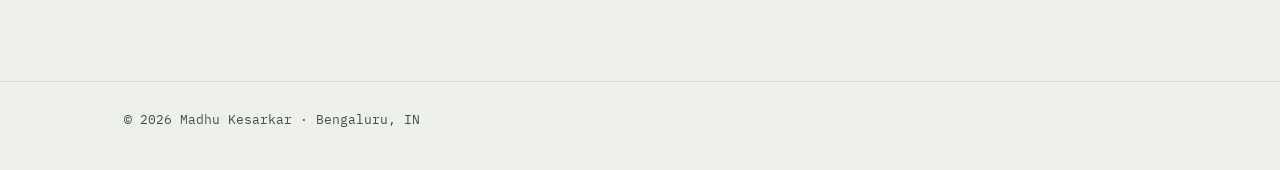
==== commit 87da4676: "Add QA pipeline article with diagrams" ====
--- a/index.html
+++ b/index.html
@@ -290,10 +290,11 @@
 
         <ul class="writing-queue">
           <li class="queue-item">
-            <span class="queue-status">queued</span>
-            <h3>Building a QA Agent Pipeline: Early Lessons from a POC</h3>
+            <span class="queue-status queue-status-live">published</span>
+            <h3><a href="articles/qa-agent-pipeline-poc.html">Building a QA Agent Pipeline: Early Lessons from a POC</a></h3>
             <p>What it looks like to route a requirement through a requirements-reviewer, test-planner, executor, bug-analyser, and reporter agent — and where the pipeline still breaks on real projects.</p>
             <ul class="tag-list"><li>Agentic AI</li><li>QE Leadership</li></ul>
+            <a class="read-link" href="articles/qa-agent-pipeline-poc.html">Read the full article →</a>
           </li>
           <li class="queue-item">
             <span class="queue-status">queued</span>
--- a/styles.css
+++ b/styles.css
@@ -493,11 +493,90 @@
   margin-bottom: 12px;
 }
 .queue-item h3{ margin: 0 0 8px; font-size: 1.05rem; }
+.queue-item h3 a{ color: var(--ink); text-decoration: none; }
+.queue-item h3 a:hover{ color: var(--pass); }
 .queue-item p{ margin: 0 0 14px; color: var(--ink-soft); }
 
-/* ===========================================================
-   Contact
-=========================================================== */
+.queue-status-live{
+  color: var(--pass);
+  background: var(--pass-bg);
+}
+
+.read-link{
+  display:inline-block;
+  margin-top: 14px;
+  font-family: var(--font-mono);
+  font-size: 0.82rem;
+  color: var(--pass);
+  text-decoration: none;
+}
+.read-link:hover{ text-decoration: underline; }
+
+/* ===========================================================
+   Article page
+=========================================================== */
+.article-wrap{ max-width: 720px; }
+
+.back-link{
+  display:inline-block;
+  font-family: var(--font-mono);
+  font-size: 0.82rem;
+  color: var(--ink-soft);
+  text-decoration: none;
+  margin-bottom: 28px;
+}
+.back-link:hover{ color: var(--pass); }
+.back-link-bottom{ margin-top: 40px; margin-bottom: 0; }
+
+.article-title{
+  font-family: var(--font-mono);
+  font-size: clamp(1.6rem, 3.4vw, 2.3rem);
+  line-height: 1.25;
+  margin: 0 0 18px;
+}
+
+.article-dek{
+  font-size: 1.1rem;
+  color: var(--ink-soft);
+  margin: 0 0 40px;
+  padding-bottom: 32px;
+  border-bottom: 1px solid var(--rule);
+}
+
+.article-prose{ font-size: 1.05rem; }
+.article-prose p{ margin: 0 0 22px; }
+.article-prose h2{
+  font-family: var(--font-mono);
+  font-size: 1.3rem;
+  margin: 44px 0 18px;
+}
+.article-prose strong{ color: var(--ink); }
+.article-prose code{
+  font-family: var(--font-mono);
+  font-size: 0.88em;
+  background: var(--panel);
+  border: 1px solid var(--rule);
+  padding: 2px 6px;
+  border-radius: 3px;
+}
+
+.article-figure{
+  margin: 36px 0;
+}
+.article-figure img{
+  width: 100%;
+  height: auto;
+  border-radius: 8px;
+  border: 1px solid var(--rule);
+  display:block;
+}
+.article-figure figcaption{
+  font-family: var(--font-mono);
+  font-size: 0.82rem;
+  color: var(--ink-soft);
+  margin-top: 10px;
+  font-style: italic;
+}
 .section-contact{ text-align:center; }
 .contact-title{
   font-family: var(--font-mono);
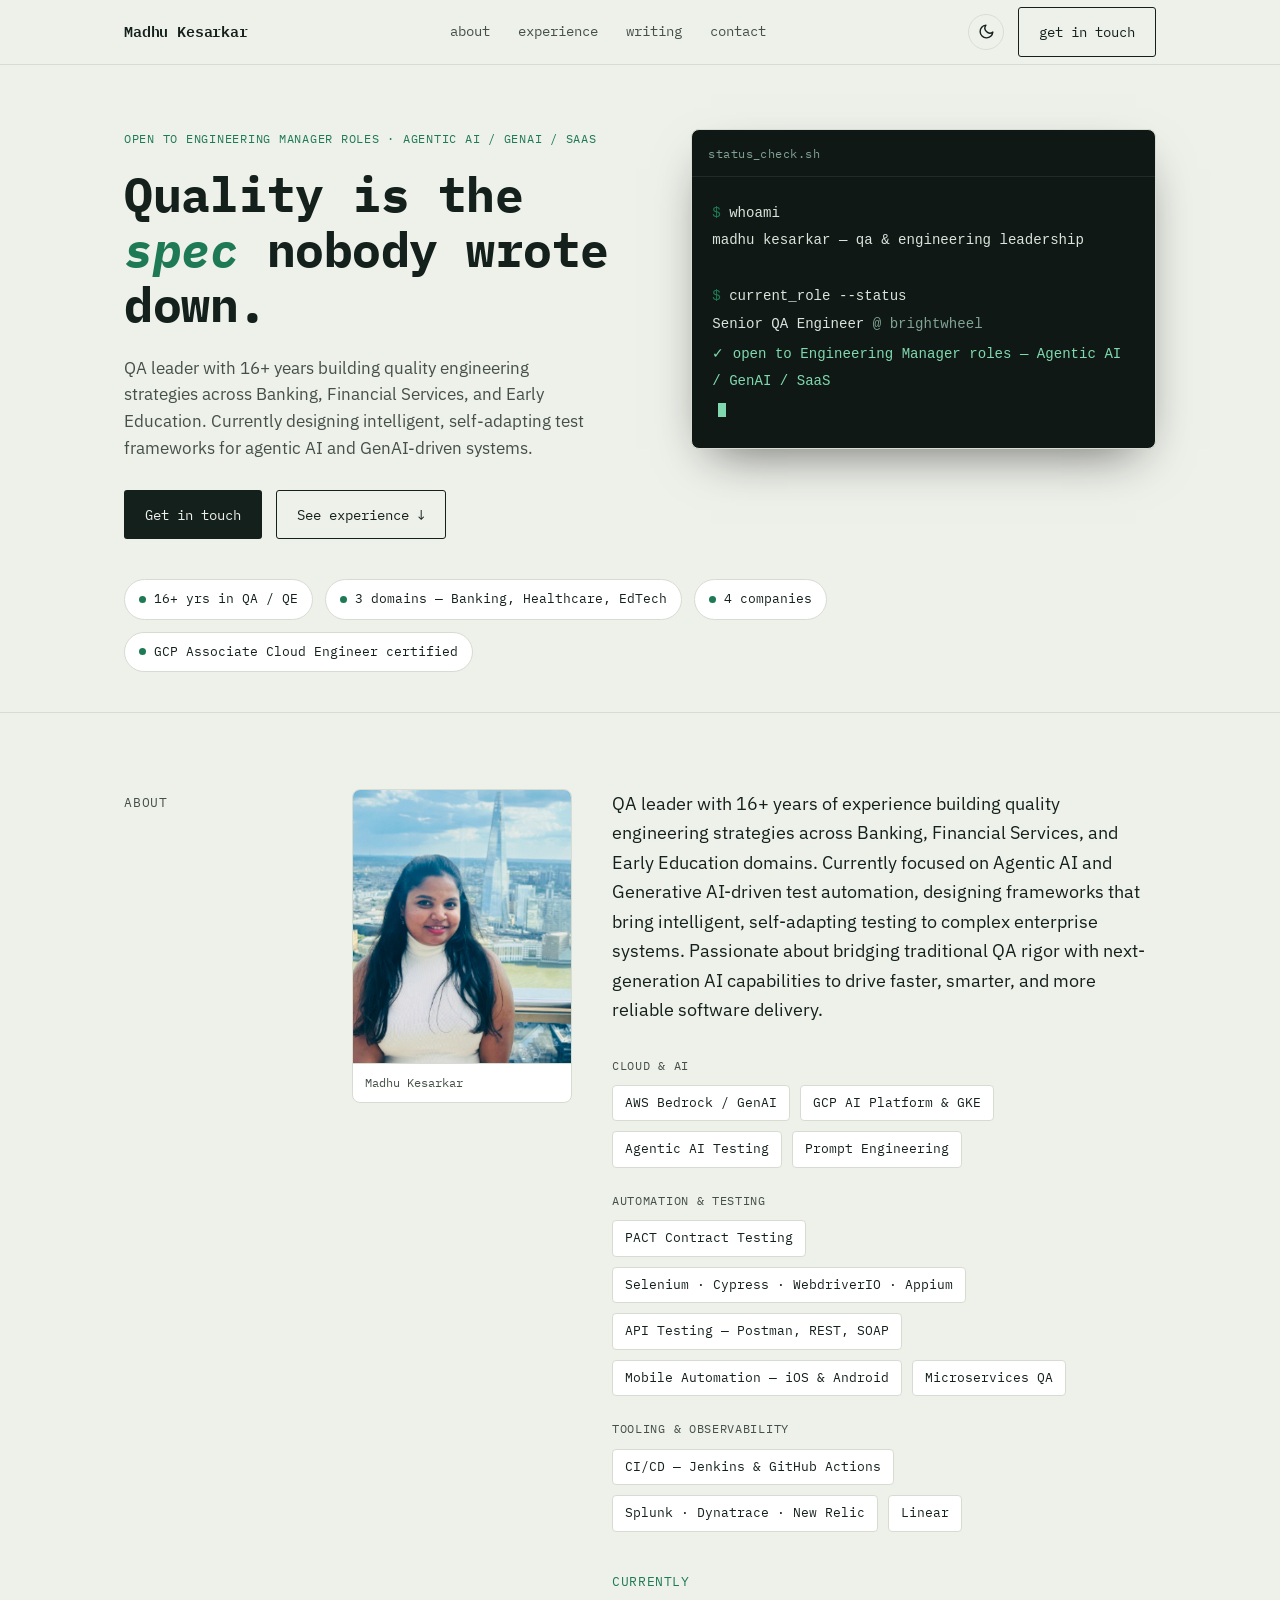
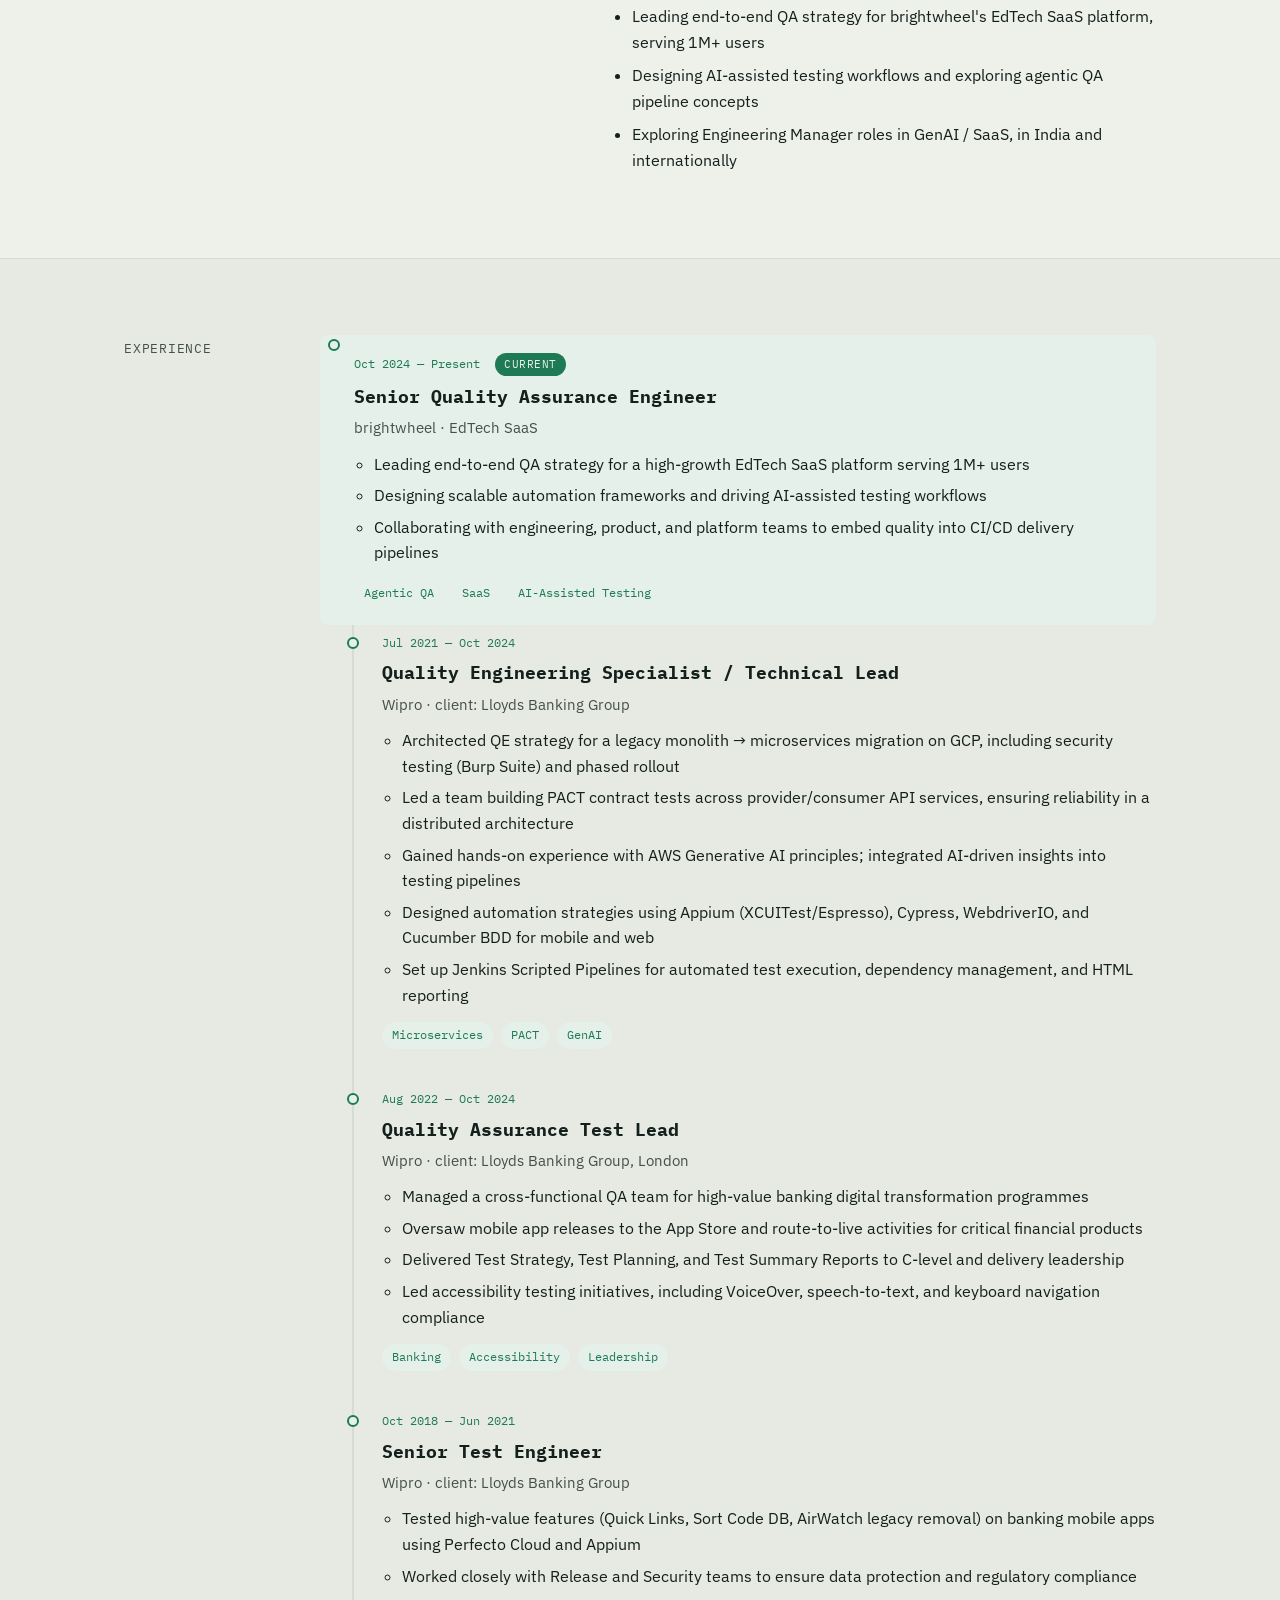
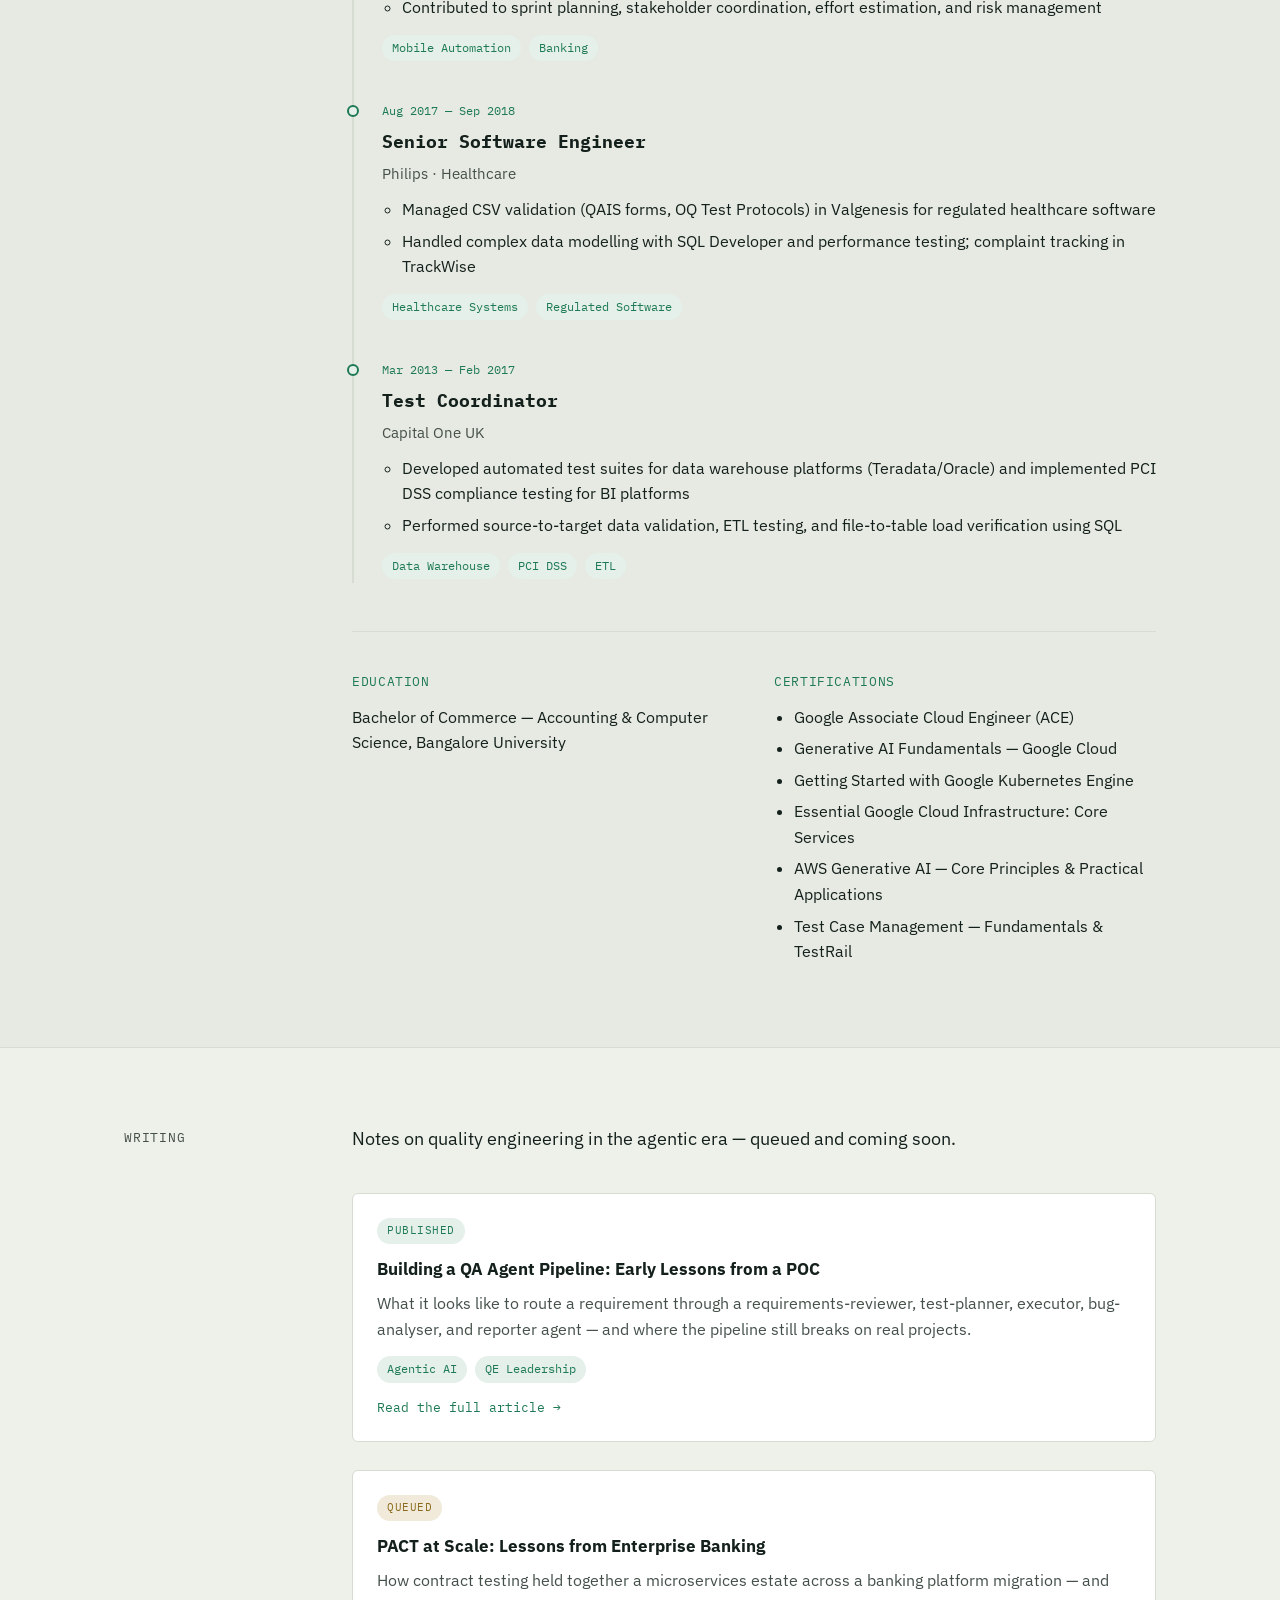
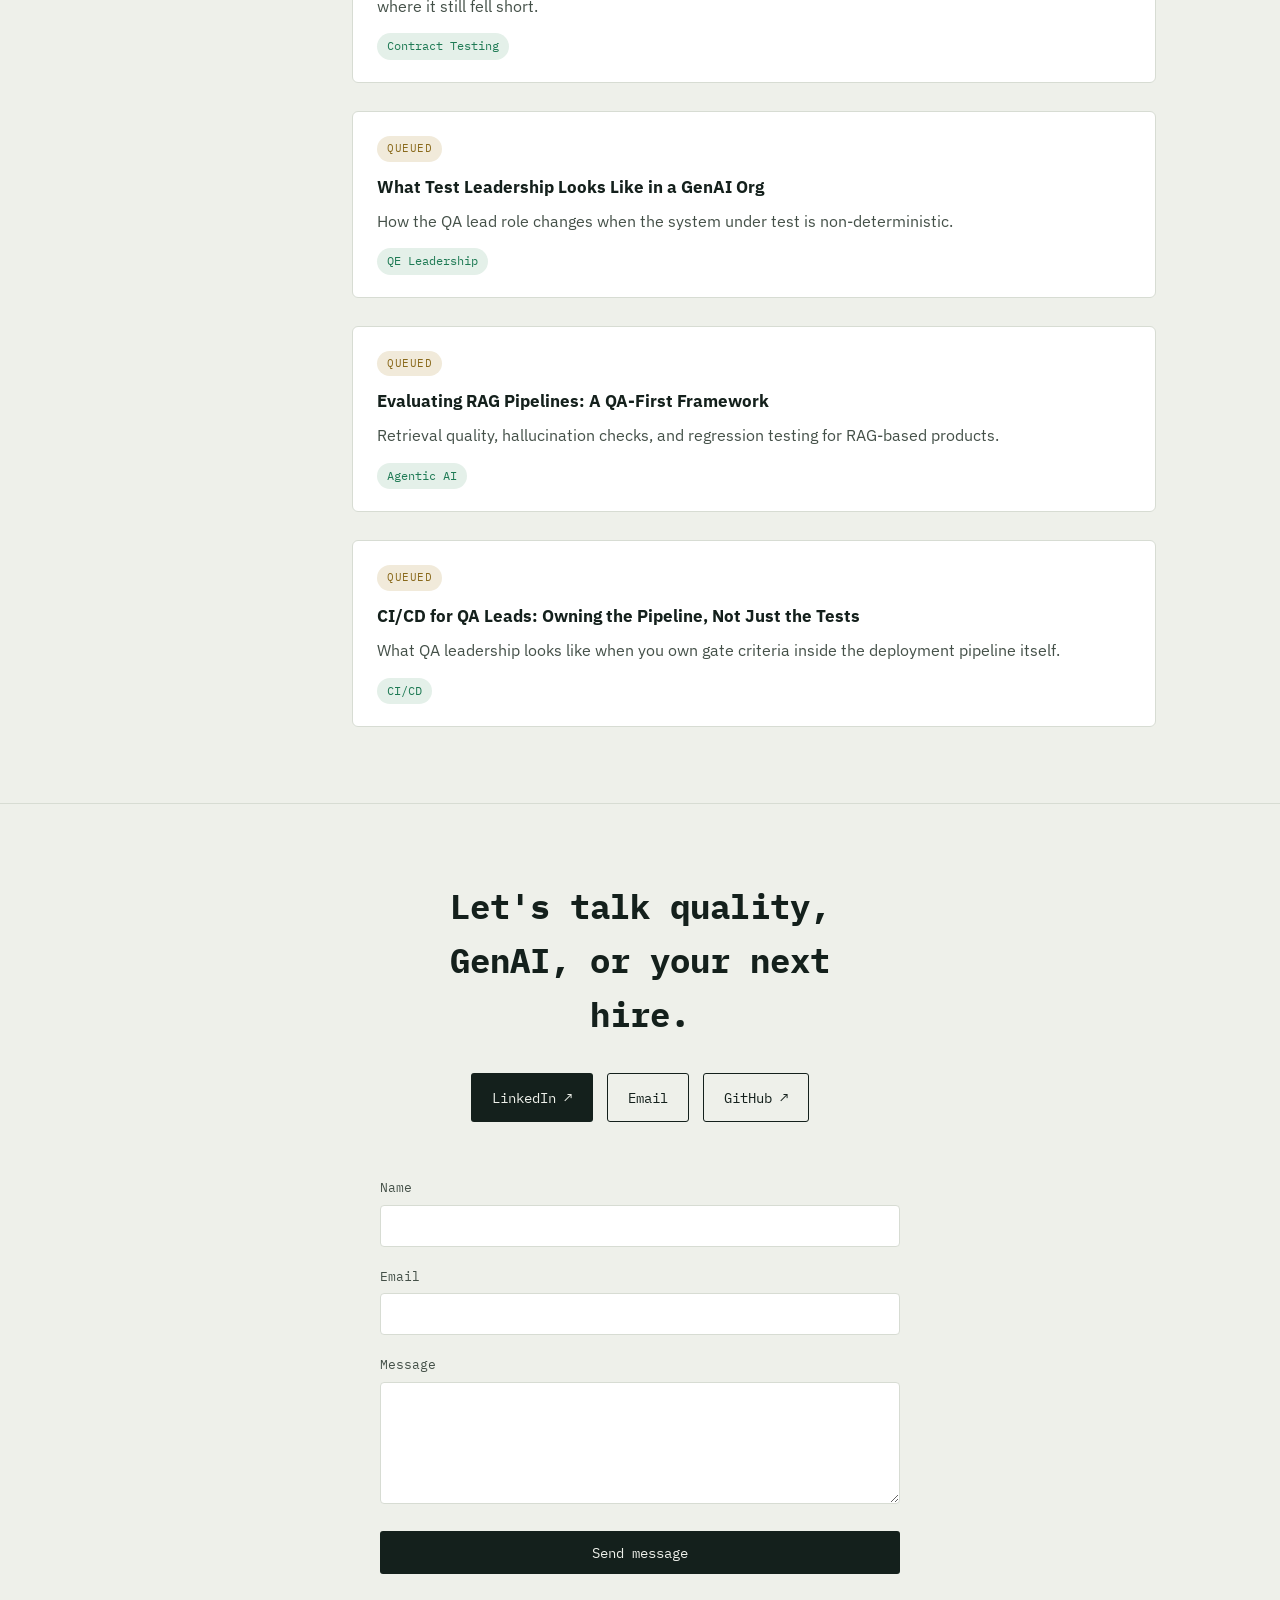
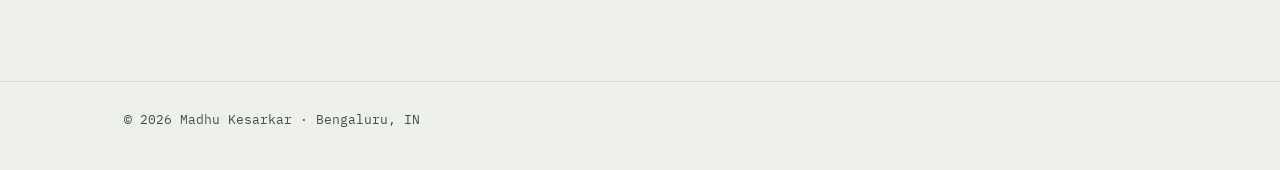
==== commit 57e32941: "Fix header name, remove em-dashes from article" ====
--- a/index.html
+++ b/index.html
@@ -27,7 +27,7 @@
 
 <header class="site-header">
   <div class="wrap header-inner">
-    <a class="brand" href="#top">madhu<span class="brand-dim">@</span>kesarkar</a>
+    <a class="brand" href="#top">Madhu Kesarkar</a>
     <nav class="main-nav" aria-label="Primary">
       <a href="#about">about</a>
       <a href="#experience">experience</a>
